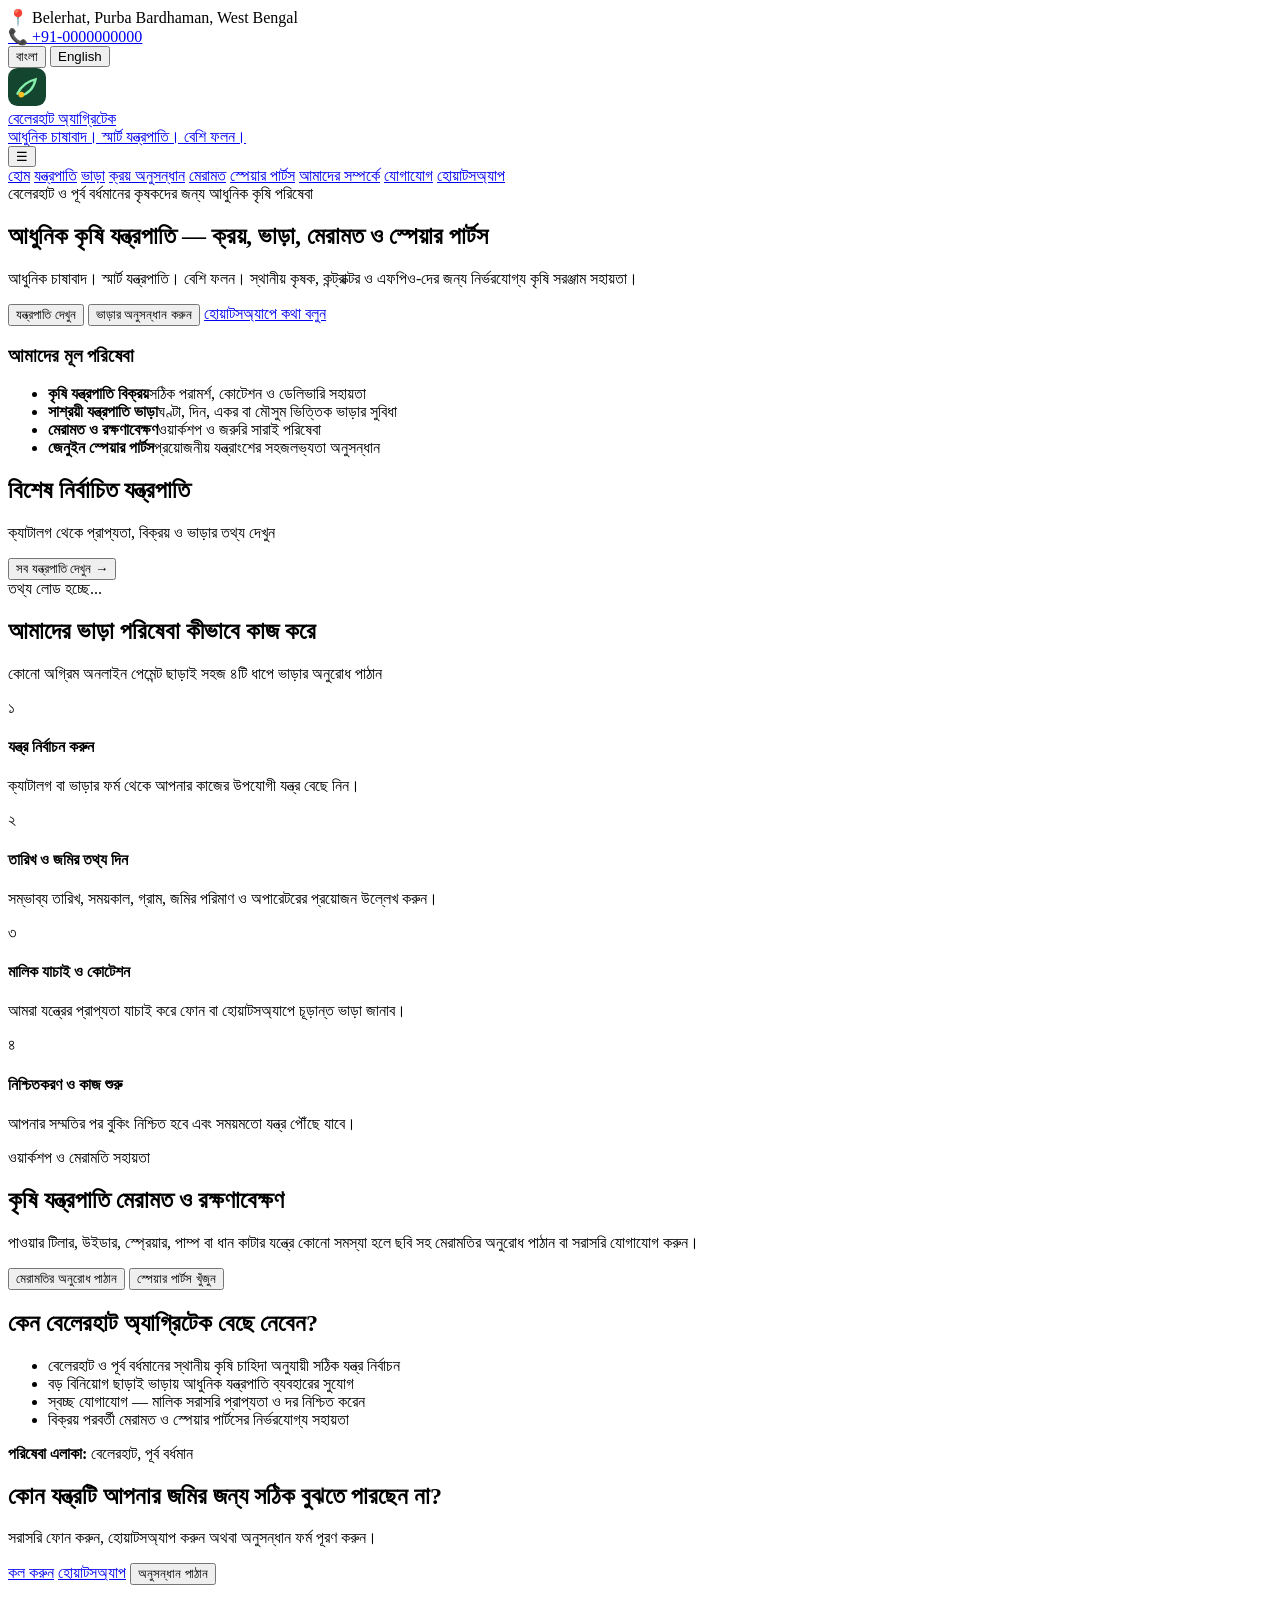
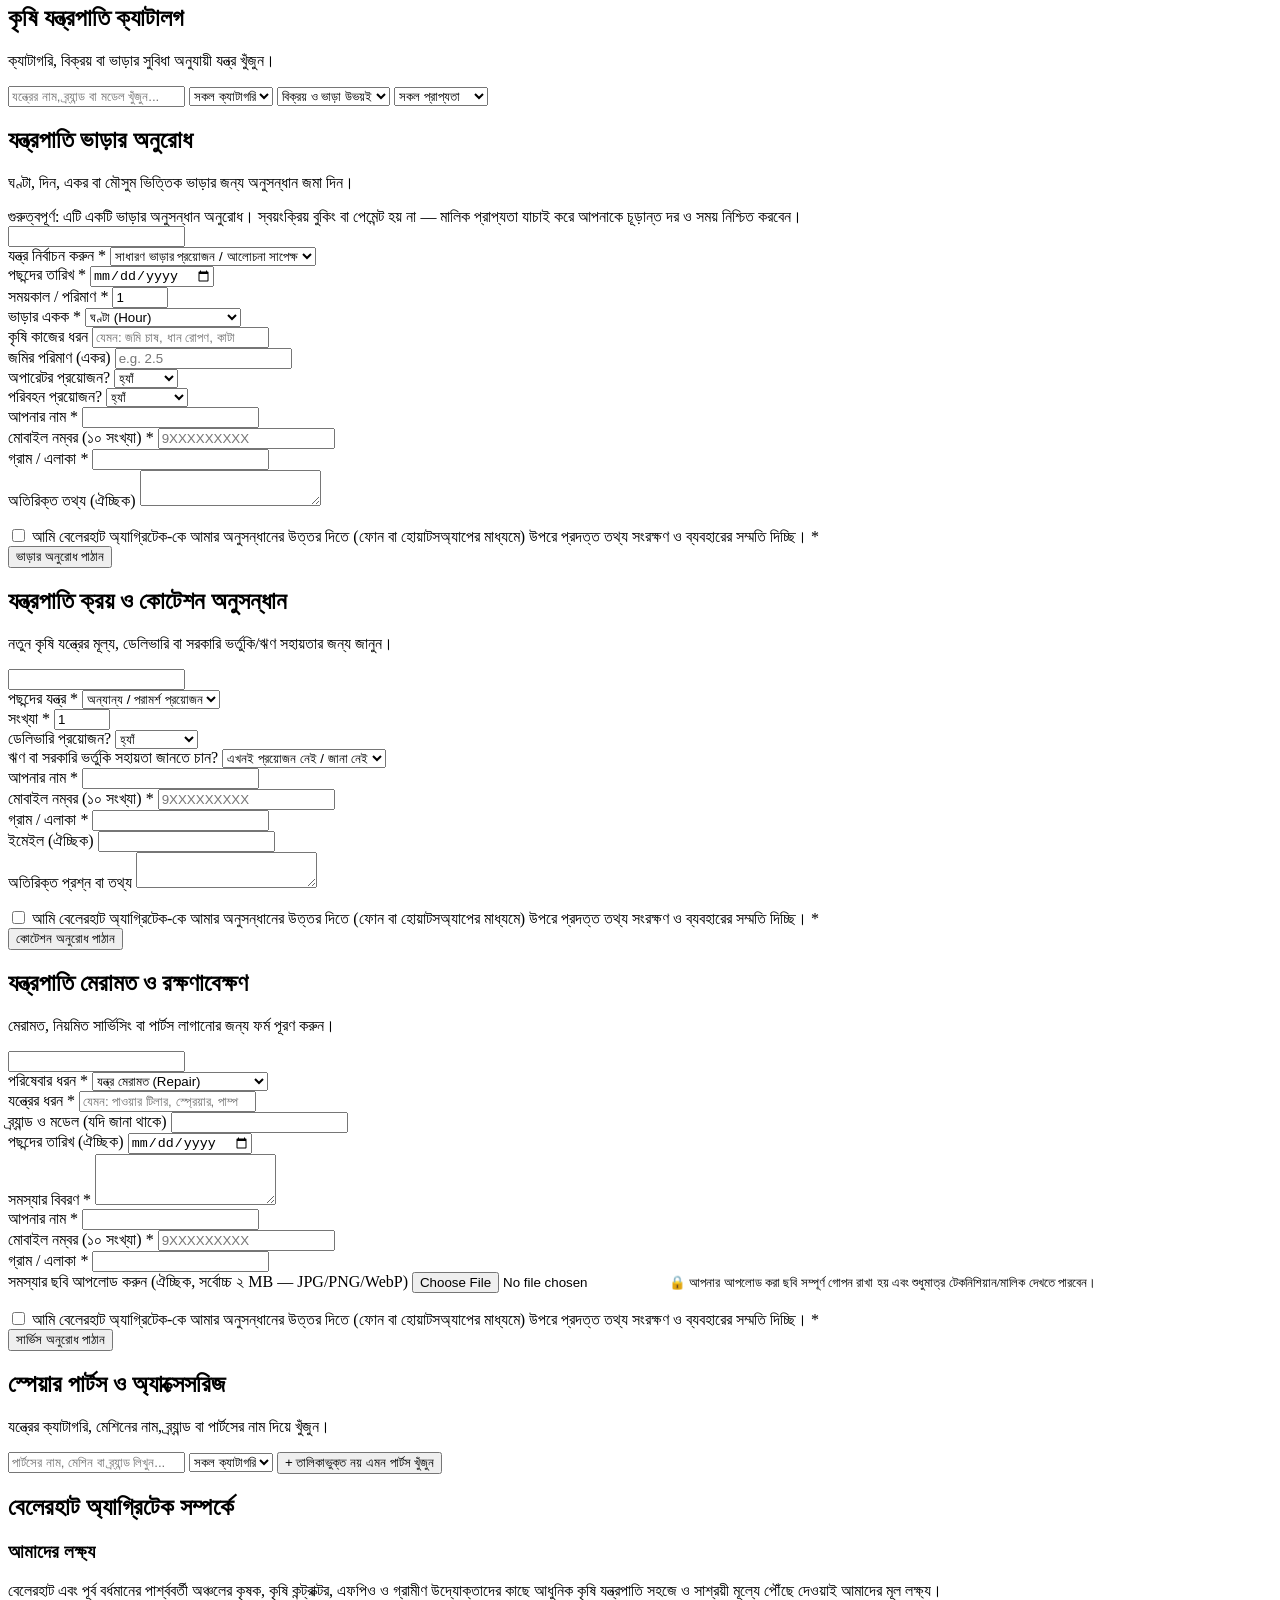
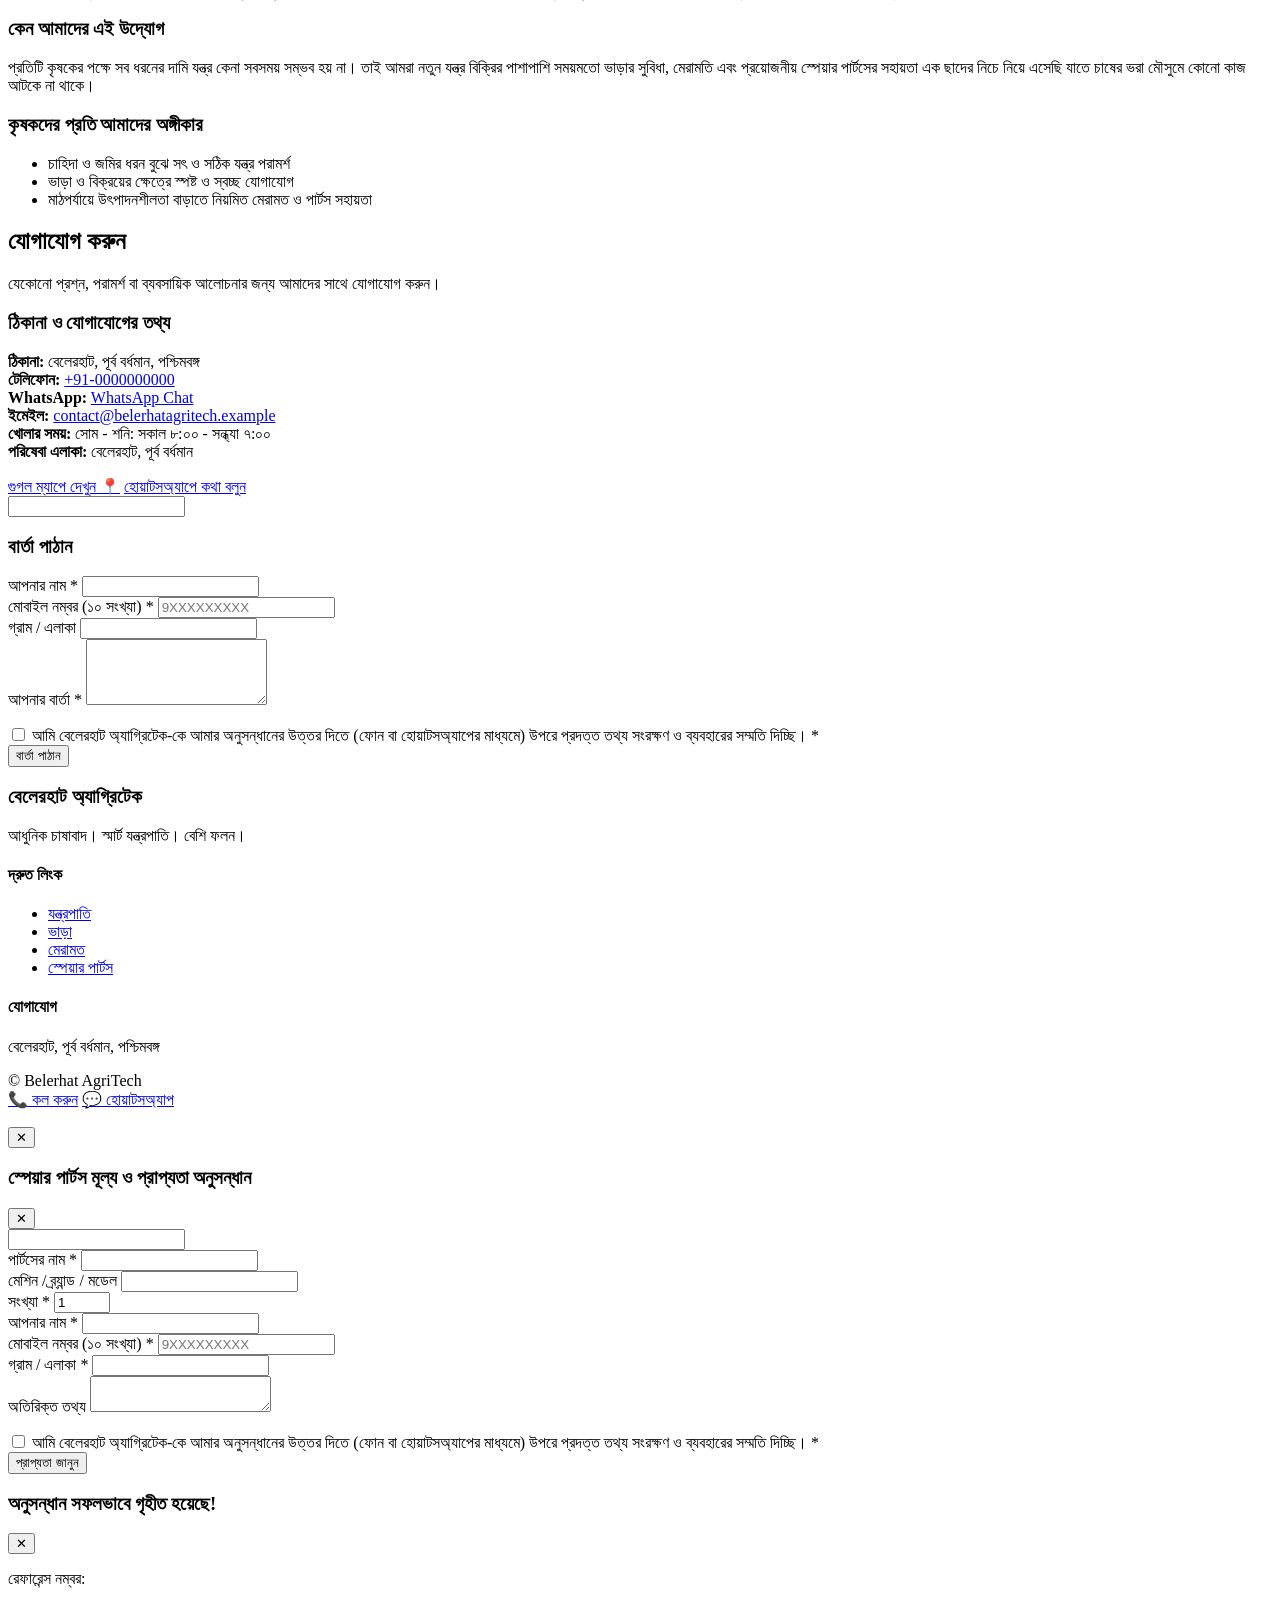
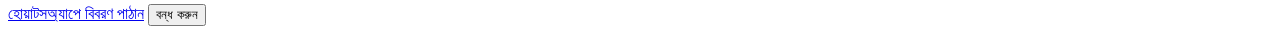
==== index.html @ 05d6a36e "Create index.html" ====
<!DOCTYPE html>
<html lang="bn">
<head>
  <meta charset="UTF-8" />
  <meta name="viewport" content="width=device-width, initial-scale=1.0" />
  <title id="seoTitle">বেলেরহাট অ্যাগ্রিটেক | Belerhat AgriTech — Agricultural Equipment Sales, Rental &amp; Repair in Purba Bardhaman</title>
  <meta id="seoDesc" name="description" content="Belerhat AgriTech in Belerhat, Purba Bardhaman, West Bengal: Modern agricultural equipment sales, farm machinery rental (power tiller, weeder, paddy harvester), repair &amp; spare parts." />
  <meta name="keywords" content="Agricultural equipment in Belerhat, Farm machinery rental in Purba Bardhaman, Power weeder rental near Belerhat, Agricultural machinery sales in Bardhaman, Paddy harvesting machine rental, Farm equipment repair and spare parts" />
  <meta property="og:type" content="website" />
  <meta property="og:locale" content="bn_IN" />
  <meta property="og:locale:alternate" content="en_IN" />
  <meta id="ogTitle" property="og:title" content="Belerhat AgriTech — Modern Farming. Smarter Equipment. Better Productivity." />
  <meta id="ogDesc" property="og:description" content="Agricultural equipment sales, affordable farm machinery rental, repair and spare parts in Belerhat, Purba Bardhaman." />
  <link rel="preconnect" href="https://fonts.googleapis.com" />
  <link rel="preconnect" href="https://fonts.gstatic.com" crossorigin />
  <link href="https://fonts.googleapis.com/css2?family=Noto+Sans+Bengali:wght@400;500;600;700&family=Plus+Jakarta+Sans:wght@500;600;700;800&display=swap" rel="stylesheet" />
  <link rel="stylesheet" href="styles.css" />
  <script id="ldJsonLocalBusiness" type="application/ld+json">
  {
    "@context": "https://schema.org",
    "@type": "LocalBusiness",
    "name": "Belerhat AgriTech",
    "description": "Agricultural equipment sales, machinery rental, repair and spare parts support in Belerhat, Purba Bardhaman.",
    "address": {
      "@type": "PostalAddress",
      "addressLocality": "Belerhat",
      "addressRegion": "Purba Bardhaman, West Bengal",
      "addressCountry": "IN"
    }
  }
  </script>
</head>
<body>
  <!-- TOP UTILITY BAR -->
  <div class="utility-bar">
    <div class="container utility-inner">
      <span id="topLocationText">📍 Belerhat, Purba Bardhaman, West Bengal</span>
      <div class="utility-right">
        <a id="topPhoneLink" href="tel:+910000000000" class="util-link">📞 <span id="topPhoneText">+91-0000000000</span></a>
        <div class="lang-switch" role="group" aria-label="Language switcher">
          <button type="button" id="btnLangBn" class="lang-btn active" onclick="setLanguage('bn')">বাংলা</button>
          <button type="button" id="btnLangEn" class="lang-btn" onclick="setLanguage('en')">English</button>
        </div>
      </div>
    </div>
  </div>

  <!-- MAIN HEADER -->
  <header class="site-header">
    <div class="container header-inner">
      <a href="#home" class="brand" onclick="navigateTo('home');return false;">
        <div id="brandLogoWrap" class="brand-logo" aria-hidden="true">
          <svg viewBox="0 0 40 40" width="38" height="38" fill="none">
            <rect width="40" height="40" rx="10" fill="#14452F"/>
            <path d="M10 27C14 19 20 14 29 12C27 21 22 27 13 29" stroke="#86EFAC" stroke-width="2.5" stroke-linecap="round"/>
            <circle cx="14" cy="28" r="3" fill="#FBBF24"/>
          </svg>
        </div>
        <div>
          <div id="brandName" class="brand-name">বেলেরহাট অ্যাগ্রিটেক</div>
          <div id="brandTagline" class="brand-tagline">আধুনিক চাষাবাদ। স্মার্ট যন্ত্রপাতি। বেশি ফলন।</div>
        </div>
      </a>

      <button type="button" class="nav-toggle" id="navToggle" aria-label="Menu" onclick="toggleMobileNav()">☰</button>

      <nav id="mainNav" class="main-nav">
        <a href="#home" class="nav-link active" data-route="home" data-i18n="nav_home" onclick="navigateTo('home');return false;">হোম</a>
        <a href="#catalogue" class="nav-link" data-route="catalogue" data-i18n="nav_catalogue" onclick="navigateTo('catalogue');return false;">যন্ত্রপাতি</a>
        <a href="#rental" class="nav-link" data-route="rental" data-i18n="nav_rental" onclick="navigateTo('rental');return false;">ভাড়া</a>
        <a href="#sales" class="nav-link" data-route="sales" data-i18n="nav_sales" onclick="navigateTo('sales');return false;">ক্রয় অনুসন্ধান</a>
        <a href="#service" class="nav-link" data-route="service" data-i18n="nav_service" onclick="navigateTo('service');return false;">মেরামত</a>
        <a href="#parts" class="nav-link" data-route="parts" data-i18n="nav_parts" onclick="navigateTo('parts');return false;">স্পেয়ার পার্টস</a>
        <a href="#about" class="nav-link" data-route="about" data-i18n="nav_about" onclick="navigateTo('about');return false;">আমাদের সম্পর্কে</a>
        <a href="#contact" class="nav-link" data-route="contact" data-i18n="nav_contact" onclick="navigateTo('contact');return false;">যোগাযোগ</a>
        <a id="headerWaBtn" href="#" target="_blank" rel="noopener" class="btn btn-wa btn-sm" data-i18n="btn_whatsapp">হোয়াটসঅ্যাপ</a>
      </nav>
    </div>
  </header>

  <main id="appMain">
    <!-- ==================== A. HOMEPAGE ==================== -->
    <section id="page-home" class="page-section active">
      <div class="hero">
        <div class="container hero-grid">
          <div class="hero-copy">
            <span class="hero-pill" data-i18n="hero_pill">বেলেরহাট ও পূর্ব বর্ধমানের কৃষকদের জন্য আধুনিক কৃষি পরিষেবা</span>
            <h1 id="heroTitle" data-i18n="hero_title">আধুনিক কৃষি যন্ত্রপাতি — ক্রয়, ভাড়া, মেরামত ও স্পেয়ার পার্টস</h1>
            <p id="heroSubtitle" class="hero-sub" data-i18n="hero_subtitle">আধুনিক চাষাবাদ। স্মার্ট যন্ত্রপাতি। বেশি ফলন। স্থানীয় কৃষক, কন্ট্রাক্টর ও এফপিও-দের জন্য নির্ভরযোগ্য কৃষি সরঞ্জাম সহায়তা।</p>
            <div class="hero-actions">
              <button type="button" class="btn btn-amber btn-lg" onclick="navigateTo('catalogue')" data-i18n="cta_browse_machines">যন্ত্রপাতি দেখুন</button>
              <button type="button" class="btn btn-white btn-lg" onclick="navigateTo('rental')" data-i18n="cta_rent_enquiry">ভাড়ার অনুসন্ধান করুন</button>
              <a id="heroWaBtn" href="#" target="_blank" rel="noopener" class="btn btn-wa btn-lg" data-i18n="cta_whatsapp_now">হোয়াটসঅ্যাপে কথা বলুন</a>
            </div>
          </div>
          <div class="hero-card">
            <h3 data-i18n="hero_highlights_title">আমাদের মূল পরিষেবা</h3>
            <ul class="highlight-list">
              <li><strong data-i18n="hl_sales_t">কৃষি যন্ত্রপাতি বিক্রয়</strong><span data-i18n="hl_sales_d">সঠিক পরামর্শ, কোটেশন ও ডেলিভারি সহায়তা</span></li>
              <li><strong data-i18n="hl_rent_t">সাশ্রয়ী যন্ত্রপাতি ভাড়া</strong><span data-i18n="hl_rent_d">ঘণ্টা, দিন, একর বা মৌসুম ভিত্তিক ভাড়ার সুবিধা</span></li>
              <li><strong data-i18n="hl_repair_t">মেরামত ও রক্ষণাবেক্ষণ</strong><span data-i18n="hl_repair_d">ওয়ার্কশপ ও জরুরি সারাই পরিষেবা</span></li>
              <li><strong data-i18n="hl_parts_t">জেনুইন স্পেয়ার পার্টস</strong><span data-i18n="hl_parts_d">প্রয়োজনীয় যন্ত্রাংশের সহজলভ্যতা অনুসন্ধান</span></li>
            </ul>
          </div>
        </div>
      </div>

      <!-- Featured Equipment -->
      <div class="section-pad">
        <div class="container">
          <div class="section-head">
            <div>
              <h2 data-i18n="featured_title">বিশেষ নির্বাচিত যন্ত্রপাতি</h2>
              <p class="muted" data-i18n="featured_sub">ক্যাটালগ থেকে প্রাপ্যতা, বিক্রয় ও ভাড়ার তথ্য দেখুন</p>
            </div>
            <button type="button" class="btn btn-outline" onclick="navigateTo('catalogue')" data-i18n="view_all_catalogue">সব যন্ত্রপাতি দেখুন →</button>
          </div>
          <div id="featuredGrid" class="cards-grid">
            <div class="skeleton-box" data-i18n="loading_data">তথ্য লোড হচ্ছে...</div>
          </div>
        </div>
      </div>

      <!-- How Rental Works -->
      <div class="section-pad bg-sand">
        <div class="container">
          <h2 class="text-center" data-i18n="how_rental_title">আমাদের ভাড়া পরিষেবা কীভাবে কাজ করে</h2>
          <p class="muted text-center" data-i18n="how_rental_sub">কোনো অগ্রিম অনলাইন পেমেন্ট ছাড়াই সহজ ৪টি ধাপে ভাড়ার অনুরোধ পাঠান</p>
          <div class="steps-grid">
            <div class="step-card"><span class="step-num">১</span><h4 data-i18n="step1_t">যন্ত্র নির্বাচন করুন</h4><p data-i18n="step1_d">ক্যাটালগ বা ভাড়ার ফর্ম থেকে আপনার কাজের উপযোগী যন্ত্র বেছে নিন।</p></div>
            <div class="step-card"><span class="step-num">২</span><h4 data-i18n="step2_t">তারিখ ও জমির তথ্য দিন</h4><p data-i18n="step2_d">সম্ভাব্য তারিখ, সময়কাল, গ্রাম, জমির পরিমাণ ও অপারেটরের প্রয়োজন উল্লেখ করুন।</p></div>
            <div class="step-card"><span class="step-num">৩</span><h4 data-i18n="step3_t">মালিক যাচাই ও কোটেশন</h4><p data-i18n="step3_d">আমরা যন্ত্রের প্রাপ্যতা যাচাই করে ফোন বা হোয়াটসঅ্যাপে চূড়ান্ত ভাড়া জানাব।</p></div>
            <div class="step-card"><span class="step-num">৪</span><h4 data-i18n="step4_t">নিশ্চিতকরণ ও কাজ শুরু</h4><p data-i18n="step4_d">আপনার সম্মতির পর বুকিং নিশ্চিত হবে এবং সময়মতো যন্ত্র পৌঁছে যাবে।</p></div>
          </div>
        </div>
      </div>

      <!-- Repair & Why Choose Us + Service Area -->
      <div class="section-pad">
        <div class="container split-2">
          <div class="info-panel">
            <span class="badge-soft" data-i18n="repair_badge">ওয়ার্কশপ ও মেরামতি সহায়তা</span>
            <h2 data-i18n="repair_panel_t">কৃষি যন্ত্রপাতি মেরামত ও রক্ষণাবেক্ষণ</h2>
            <p data-i18n="repair_panel_d">পাওয়ার টিলার, উইডার, স্প্রেয়ার, পাম্প বা ধান কাটার যন্ত্রে কোনো সমস্যা হলে ছবি সহ মেরামতির অনুরোধ পাঠান বা সরাসরি যোগাযোগ করুন।</p>
            <div class="btn-row">
              <button type="button" class="btn btn-primary" onclick="navigateTo('service')" data-i18n="cta_request_repair">মেরামতির অনুরোধ পাঠান</button>
              <button type="button" class="btn btn-outline" onclick="navigateTo('parts')" data-i18n="cta_browse_parts">স্পেয়ার পার্টস খুঁজুন</button>
            </div>
          </div>
          <div class="info-panel panel-green">
            <h2 data-i18n="why_title">কেন বেলেরহাট অ্যাগ্রিটেক বেছে নেবেন?</h2>
            <ul class="check-list">
              <li data-i18n="why_1">বেলেরহাট ও পূর্ব বর্ধমানের স্থানীয় কৃষি চাহিদা অনুযায়ী সঠিক যন্ত্র নির্বাচন</li>
              <li data-i18n="why_2">বড় বিনিয়োগ ছাড়াই ভাড়ায় আধুনিক যন্ত্রপাতি ব্যবহারের সুযোগ</li>
              <li data-i18n="why_3">স্বচ্ছ যোগাযোগ — মালিক সরাসরি প্রাপ্যতা ও দর নিশ্চিত করেন</li>
              <li data-i18n="why_4">বিক্রয় পরবর্তী মেরামত ও স্পেয়ার পার্টসের নির্ভরযোগ্য সহায়তা</li>
            </ul>
            <p class="service-area-box"><strong data-i18n="service_area_label">পরিষেবা এলাকা:</strong> <span id="homeServiceAreas">বেলেরহাট, পূর্ব বর্ধমান</span></p>
          </div>
        </div>
      </div>

      <!-- Bottom CTA -->
      <div class="cta-banner">
        <div class="container cta-inner">
          <div>
            <h2 data-i18n="cta_banner_t">কোন যন্ত্রটি আপনার জমির জন্য সঠিক বুঝতে পারছেন না?</h2>
            <p data-i18n="cta_banner_d">সরাসরি ফোন করুন, হোয়াটসঅ্যাপ করুন অথবা অনুসন্ধান ফর্ম পূরণ করুন।</p>
          </div>
          <div class="btn-row">
            <a id="ctaCallBtn" href="tel:+910000000000" class="btn btn-white" data-i18n="btn_call_now">কল করুন</a>
            <a id="ctaWaBtn" href="#" target="_blank" rel="noopener" class="btn btn-wa" data-i18n="btn_whatsapp">হোয়াটসঅ্যাপ</a>
            <button type="button" class="btn btn-amber" onclick="navigateTo('contact')" data-i18n="btn_send_enquiry">অনুসন্ধান পাঠান</button>
          </div>
        </div>
      </div>
    </section>

    <!-- ==================== B. EQUIPMENT CATALOGUE ==================== -->
    <section id="page-catalogue" class="page-section">
      <div class="container section-pad">
        <div class="page-head">
          <h1 data-i18n="cat_page_title">কৃষি যন্ত্রপাতি ক্যাটালগ</h1>
          <p class="muted" data-i18n="cat_page_sub">ক্যাটাগরি, বিক্রয় বা ভাড়ার সুবিধা অনুযায়ী যন্ত্র খুঁজুন।</p>
        </div>

        <div class="filter-bar">
          <input type="text" id="catSearch" data-i18n-placeholder="ph_search_machine" placeholder="যন্ত্রের নাম, ব্র্যান্ড বা মডেল খুঁজুন..." oninput="renderCatalogue()" />
          <select id="catCategoryFilter" onchange="renderCatalogue()">
            <option value="ALL" data-i18n="opt_all_categories">সকল ক্যাটাগরি</option>
          </select>
          <select id="catModeFilter" onchange="renderCatalogue()">
            <option value="ALL" data-i18n="opt_all_modes">বিক্রয় ও ভাড়া উভয়ই</option>
            <option value="SALE" data-i18n="opt_for_sale">শুধুমাত্র বিক্রয়</option>
            <option value="RENT" data-i18n="opt_for_rent">শুধুমাত্র ভাড়া</option>
          </select>
          <select id="catAvailFilter" onchange="renderCatalogue()">
            <option value="ALL" data-i18n="opt_all_avail">সকল প্রাপ্যতা</option>
            <option value="AVAILABLE" data-i18n="avail_AVAILABLE">উপলব্ধ</option>
            <option value="LIMITED" data-i18n="avail_LIMITED">সীমিত</option>
            <option value="ON_REQUEST" data-i18n="avail_ON_REQUEST">অনুরোধে উপলব্ধ</option>
          </select>
        </div>

        <div id="catalogueGrid" class="cards-grid"></div>
      </div>
    </section>

    <!-- ==================== C. MACHINERY RENTAL ==================== -->
    <section id="page-rental" class="page-section">
      <div class="container section-pad narrow">
        <div class="page-head">
          <h1 data-i18n="rent_page_title">যন্ত্রপাতি ভাড়ার অনুরোধ</h1>
          <p class="muted" data-i18n="rent_page_sub">ঘণ্টা, দিন, একর বা মৌসুম ভিত্তিক ভাড়ার জন্য অনুসন্ধান জমা দিন।</p>
        </div>

        <div class="notice-banner" data-i18n="rent_manual_notice">
          গুরুত্বপূর্ণ: এটি একটি ভাড়ার অনুসন্ধান অনুরোধ। স্বয়ংক্রিয় বুকিং বা পেমেন্ট হয় না — মালিক প্রাপ্যতা যাচাই করে আপনাকে চূড়ান্ত দর ও সময় নিশ্চিত করবেন।
        </div>
        <div id="rentalPolicyBox" class="policy-box"></div>

        <form id="rentalForm" class="form-card" onsubmit="handleEnquirySubmit(event, 'RENTAL')">
          <input type="text" name="hp_website" class="hp-field" tabindex="-1" autocomplete="off" />
          <div class="form-grid">
            <div>
              <label data-i18n="lbl_select_machine">যন্ত্র নির্বাচন করুন *</label>
              <select id="rentEqSelect" name="equipmentId" onchange="onRentEquipmentChange()" required>
                <option value="GENERAL" data-i18n="opt_general_machine">সাধারণ ভাড়ার প্রয়োজন / আলোচনা সাপেক্ষ</option>
              </select>
              <div id="rentRateHint" class="rate-hint"></div>
            </div>
            <div>
              <label data-i18n="lbl_pref_date">পছন্দের তারিখ *</label>
              <input type="date" id="rentDate" name="preferredDate" required />
            </div>
            <div>
              <label data-i18n="lbl_duration">সময়কাল / পরিমাণ *</label>
              <input type="number" id="rentDurVal" name="durationValue" min="1" max="365" value="1" required />
            </div>
            <div>
              <label data-i18n="lbl_rate_unit">ভাড়ার একক *</label>
              <select id="rentDurUnit" name="durationUnit" required>
                <option value="HOUR" data-i18n="unit_HOUR">ঘণ্টা (Hour)</option>
                <option value="DAY" data-i18n="unit_DAY">দিন (Day)</option>
                <option value="ACRE" data-i18n="unit_ACRE">একর (Acre)</option>
                <option value="SEASONAL" data-i18n="unit_SEASONAL">মৌসুমী প্যাকেজ (Seasonal)</option>
              </select>
            </div>
            <div>
              <label data-i18n="lbl_activity">কৃষি কাজের ধরন</label>
              <input type="text" id="rentActivity" name="farmingActivity" data-i18n-placeholder="ph_activity" placeholder="যেমন: জমি চাষ, ধান রোপণ, কাটা" />
            </div>
            <div>
              <label data-i18n="lbl_land_area">জমির পরিমাণ (একর)</label>
              <input type="number" step="0.1" min="0" id="rentAcres" name="landAreaAcres" placeholder="e.g. 2.5" />
            </div>
            <div>
              <label data-i18n="lbl_operator_req">অপারেটর প্রয়োজন?</label>
              <select id="rentOperator" name="operatorRequired">
                <option value="YES" data-i18n="opt_yes">হ্যাঁ</option>
                <option value="NO" data-i18n="opt_no">না</option>
                <option value="UNSURE" data-i18n="opt_unsure">নিশ্চিত নই</option>
              </select>
            </div>
            <div>
              <label data-i18n="lbl_transport_req">পরিবহন প্রয়োজন?</label>
              <select id="rentTransport" name="transportRequired">
                <option value="YES" data-i18n="opt_yes">হ্যাঁ</option>
                <option value="SELF_PICKUP" data-i18n="opt_self_pickup">নিজে নিয়ে যাব</option>
                <option value="NO" data-i18n="opt_no">না</option>
              </select>
            </div>
            <div>
              <label data-i18n="lbl_cust_name">আপনার নাম *</label>
              <input type="text" id="rentName" name="customerName" required minlength="2" maxlength="100" />
            </div>
            <div>
              <label data-i18n="lbl_phone">মোবাইল নম্বর (১০ সংখ্যা) *</label>
              <input type="tel" id="rentPhone" name="phone" required pattern="[6-9][0-9]{9}" maxlength="10" placeholder="9XXXXXXXXX" />
            </div>
            <div class="full-span">
              <label data-i18n="lbl_village">গ্রাম / এলাকা *</label>
              <input type="text" id="rentVillage" name="villageLocation" required minlength="2" maxlength="140" />
            </div>
            <div class="full-span">
              <label data-i18n="lbl_notes">অতিরিক্ত তথ্য (ঐচ্ছিক)</label>
              <textarea id="rentNotes" name="customerNotes" rows="2" maxlength="1000"></textarea>
            </div>
          </div>

          <div class="privacy-box">
            <p class="privacy-text" data-privacy-notice></p>
            <label class="consent-label">
              <input type="checkbox" name="privacyConsent" required />
              <span data-i18n="consent_text">আমি বেলেরহাট অ্যাগ্রিটেক-কে আমার অনুসন্ধানের উত্তর দিতে (ফোন বা হোয়াটসঅ্যাপের মাধ্যমে) উপরে প্রদত্ত তথ্য সংরক্ষণ ও ব্যবহারের সম্মতি দিচ্ছি। *</span>
            </label>
          </div>

          <button type="submit" class="btn btn-primary btn-lg btn-block" data-i18n="btn_submit_rental">ভাড়ার অনুরোধ পাঠান</button>
        </form>
      </div>
    </section>

    <!-- ==================== D. SALES ENQUIRY ==================== -->
    <section id="page-sales" class="page-section">
      <div class="container section-pad narrow">
        <div class="page-head">
          <h1 data-i18n="sales_page_title">যন্ত্রপাতি ক্রয় ও কোটেশন অনুসন্ধান</h1>
          <p class="muted" data-i18n="sales_page_sub">নতুন কৃষি যন্ত্রের মূল্য, ডেলিভারি বা সরকারি ভর্তুকি/ঋণ সহায়তার জন্য জানুন।</p>
        </div>

        <div id="deliveryPolicyBox" class="policy-box"></div>

        <form id="salesForm" class="form-card" onsubmit="handleEnquirySubmit(event, 'SALES')">
          <input type="text" name="hp_website" class="hp-field" tabindex="-1" autocomplete="off" />
          <div class="form-grid">
            <div>
              <label data-i18n="lbl_select_machine">পছন্দের যন্ত্র *</label>
              <select id="salesEqSelect" name="equipmentId" required>
                <option value="GENERAL" data-i18n="opt_general_sales">অন্যান্য / পরামর্শ প্রয়োজন</option>
              </select>
            </div>
            <div>
              <label data-i18n="lbl_quantity">সংখ্যা *</label>
              <input type="number" id="salesQty" name="quantity" min="1" max="100" value="1" required />
            </div>
            <div>
              <label data-i18n="lbl_delivery_req">ডেলিভারি প্রয়োজন?</label>
              <select name="deliveryRequired">
                <option value="YES" data-i18n="opt_yes">হ্যাঁ</option>
                <option value="NO" data-i18n="opt_no">না (নিজে নেব)</option>
              </select>
            </div>
            <div>
              <label data-i18n="lbl_subsidy">ঋণ বা সরকারি ভর্তুকি সহায়তা জানতে চান?</label>
              <select name="financingSubsidyInterest">
                <option value="NA" data-i18n="opt_not_sure">এখনই প্রয়োজন নেই / জানা নেই</option>
                <option value="YES" data-i18n="opt_yes">হ্যাঁ, বিস্তারিত জানতে চাই</option>
                <option value="NO" data-i18n="opt_no">না</option>
              </select>
            </div>
            <div>
              <label data-i18n="lbl_cust_name">আপনার নাম *</label>
              <input type="text" name="customerName" required minlength="2" maxlength="100" />
            </div>
            <div>
              <label data-i18n="lbl_phone">মোবাইল নম্বর (১০ সংখ্যা) *</label>
              <input type="tel" name="phone" required pattern="[6-9][0-9]{9}" maxlength="10" placeholder="9XXXXXXXXX" />
            </div>
            <div>
              <label data-i18n="lbl_village">গ্রাম / এলাকা *</label>
              <input type="text" name="villageLocation" required minlength="2" maxlength="140" />
            </div>
            <div>
              <label data-i18n="lbl_email_opt">ইমেইল (ঐচ্ছিক)</label>
              <input type="email" name="email" maxlength="120" />
            </div>
            <div class="full-span">
              <label data-i18n="lbl_notes">অতিরিক্ত প্রশ্ন বা তথ্য</label>
              <textarea name="customerNotes" rows="2" maxlength="1000"></textarea>
            </div>
          </div>

          <div class="privacy-box">
            <p class="privacy-text" data-privacy-notice></p>
            <label class="consent-label">
              <input type="checkbox" name="privacyConsent" required />
              <span data-i18n="consent_text">আমি বেলেরহাট অ্যাগ্রিটেক-কে আমার অনুসন্ধানের উত্তর দিতে (ফোন বা হোয়াটসঅ্যাপের মাধ্যমে) উপরে প্রদত্ত তথ্য সংরক্ষণ ও ব্যবহারের সম্মতি দিচ্ছি। *</span>
            </label>
          </div>

          <button type="submit" class="btn btn-primary btn-lg btn-block" data-i18n="btn_submit_sales">কোটেশন অনুরোধ পাঠান</button>
        </form>
      </div>
    </section>

    <!-- ==================== E. REPAIR & MAINTENANCE ==================== -->
    <section id="page-service" class="page-section">
      <div class="container section-pad narrow">
        <div class="page-head">
          <h1 data-i18n="service_page_title">যন্ত্রপাতি মেরামত ও রক্ষণাবেক্ষণ</h1>
          <p class="muted" data-i18n="service_page_sub">মেরামত, নিয়মিত সার্ভিসিং বা পার্টস লাগানোর জন্য ফর্ম পূরণ করুন।</p>
        </div>

        <form id="serviceForm" class="form-card" onsubmit="handleEnquirySubmit(event, 'SERVICE')">
          <input type="text" name="hp_website" class="hp-field" tabindex="-1" autocomplete="off" />
          <div class="form-grid">
            <div>
              <label data-i18n="lbl_service_type">পরিষেবার ধরন *</label>
              <select name="serviceCategory" required>
                <option value="REPAIR" data-i18n="srv_REPAIR">যন্ত্র মেরামত (Repair)</option>
                <option value="PREVENTIVE_MAINTENANCE" data-i18n="srv_MAINT">নিয়মিত সার্ভিসিং (Maintenance)</option>
                <option value="SPARE_PART_FITMENT" data-i18n="srv_FITMENT">স্পেয়ার পার্টস পরিবর্তন</option>
              </select>
            </div>
            <div>
              <label data-i18n="lbl_eq_type">যন্ত্রের ধরন *</label>
              <input type="text" name="equipmentType" required maxlength="100" data-i18n-placeholder="ph_eq_type" placeholder="যেমন: পাওয়ার টিলার, স্প্রেয়ার, পাম্প" />
            </div>
            <div>
              <label data-i18n="lbl_brand_model">ব্র্যান্ড ও মডেল (যদি জানা থাকে)</label>
              <input type="text" name="brandModel" maxlength="120" />
            </div>
            <div>
              <label data-i18n="lbl_pref_service_date">পছন্দের তারিখ (ঐচ্ছিক)</label>
              <input type="date" id="serviceDate" name="preferredDate" />
            </div>
            <div class="full-span">
              <label data-i18n="lbl_problem">সমস্যার বিবরণ *</label>
              <textarea name="problemDescription" rows="3" required minlength="5" maxlength="1000"></textarea>
            </div>
            <div>
              <label data-i18n="lbl_cust_name">আপনার নাম *</label>
              <input type="text" name="customerName" required minlength="2" maxlength="100" />
            </div>
            <div>
              <label data-i18n="lbl_phone">মোবাইল নম্বর (১০ সংখ্যা) *</label>
              <input type="tel" name="phone" required pattern="[6-9][0-9]{9}" maxlength="10" placeholder="9XXXXXXXXX" />
            </div>
            <div class="full-span">
              <label data-i18n="lbl_village">গ্রাম / এলাকা *</label>
              <input type="text" name="villageLocation" required minlength="2" maxlength="140" />
            </div>
            <div class="full-span">
              <label data-i18n="lbl_upload_photo">সমস্যার ছবি আপলোড করুন (ঐচ্ছিক, সর্বোচ্চ ২ MB — JPG/PNG/WebP)</label>
              <input type="file" id="servicePhotoInput" accept="image/jpeg,image/png,image/webp" onchange="previewServicePhoto(this)" />
              <small class="muted" data-i18n="photo_private_note">🔒 আপনার আপলোড করা ছবি সম্পূর্ণ গোপন রাখা হয় এবং শুধুমাত্র টেকনিশিয়ান/মালিক দেখতে পারবেন।</small>
              <div id="servicePhotoPreview" class="photo-preview"></div>
            </div>
          </div>

          <div class="privacy-box">
            <p class="privacy-text" data-privacy-notice></p>
            <label class="consent-label">
              <input type="checkbox" name="privacyConsent" required />
              <span data-i18n="consent_text">আমি বেলেরহাট অ্যাগ্রিটেক-কে আমার অনুসন্ধানের উত্তর দিতে (ফোন বা হোয়াটসঅ্যাপের মাধ্যমে) উপরে প্রদত্ত তথ্য সংরক্ষণ ও ব্যবহারের সম্মতি দিচ্ছি। *</span>
            </label>
          </div>

          <button type="submit" class="btn btn-primary btn-lg btn-block" data-i18n="btn_submit_service">সার্ভিস অনুরোধ পাঠান</button>
        </form>
      </div>
    </section>

    <!-- ==================== F. SPARE PARTS CATALOGUE ==================== -->
    <section id="page-parts" class="page-section">
      <div class="container section-pad">
        <div class="page-head">
          <h1 data-i18n="parts_page_title">স্পেয়ার পার্টস ও অ্যাক্সেসরিজ</h1>
          <p class="muted" data-i18n="parts_page_sub">যন্ত্রের ক্যাটাগরি, মেশিনের নাম, ব্র্যান্ড বা পার্টসের নাম দিয়ে খুঁজুন।</p>
        </div>

        <div class="filter-bar">
          <input type="text" id="partsSearch" data-i18n-placeholder="ph_search_parts" placeholder="পার্টসের নাম, মেশিন বা ব্র্যান্ড লিখুন..." oninput="renderSpareParts()" />
          <select id="partsCatFilter" onchange="renderSpareParts()">
            <option value="ALL" data-i18n="opt_all_categories">সকল ক্যাটাগরি</option>
          </select>
          <button type="button" class="btn btn-primary" onclick="openPartEnquiryModal(null)" data-i18n="btn_custom_part_enquiry">+ তালিকাভুক্ত নয় এমন পার্টস খুঁজুন</button>
        </div>

        <div id="partsGrid" class="cards-grid"></div>
      </div>
    </section>

    <!-- ==================== G. ABOUT US ==================== -->
    <section id="page-about" class="page-section">
      <div class="container section-pad narrow">
        <div class="page-head">
          <h1 data-i18n="about_title">বেলেরহাট অ্যাগ্রিটেক সম্পর্কে</h1>
        </div>
        <div class="form-card prose-card">
          <h3 data-i18n="about_mission_t">আমাদের লক্ষ্য</h3>
          <p data-i18n="about_mission_p">বেলেরহাট এবং পূর্ব বর্ধমানের পার্শ্ববর্তী অঞ্চলের কৃষক, কৃষি কন্ট্রাক্টর, এফপিও ও গ্রামীণ উদ্যোক্তাদের কাছে আধুনিক কৃষি যন্ত্রপাতি সহজে ও সাশ্রয়ী মূল্যে পৌঁছে দেওয়াই আমাদের মূল লক্ষ্য।</p>

          <h3 data-i18n="about_access_t">কেন আমাদের এই উদ্যোগ</h3>
          <p data-i18n="about_access_p">প্রতিটি কৃষকের পক্ষে সব ধরনের দামি যন্ত্র কেনা সবসময় সম্ভব হয় না। তাই আমরা নতুন যন্ত্র বিক্রির পাশাপাশি সময়মতো ভাড়ার সুবিধা, মেরামতি এবং প্রয়োজনীয় স্পেয়ার পার্টসের সহায়তা এক ছাদের নিচে নিয়ে এসেছি যাতে চাষের ভরা মৌসুমে কোনো কাজ আটকে না থাকে।</p>

          <h3 data-i18n="about_commit_t">কৃষকদের প্রতি আমাদের অঙ্গীকার</h3>
          <ul class="check-list">
            <li data-i18n="about_c1">চাহিদা ও জমির ধরন বুঝে সৎ ও সঠিক যন্ত্র পরামর্শ</li>
            <li data-i18n="about_c2">ভাড়া ও বিক্রয়ের ক্ষেত্রে স্পষ্ট ও স্বচ্ছ যোগাযোগ</li>
            <li data-i18n="about_c3">মাঠপর্যায়ে উৎপাদনশীলতা বাড়াতে নিয়মিত মেরামত ও পার্টস সহায়তা</li>
          </ul>
        </div>
      </div>
    </section>

    <!-- ==================== H. CONTACT US ==================== -->
    <section id="page-contact" class="page-section">
      <div class="container section-pad">
        <div class="page-head">
          <h1 data-i18n="contact_title">যোগাযোগ করুন</h1>
          <p class="muted" data-i18n="contact_sub">যেকোনো প্রশ্ন, পরামর্শ বা ব্যবসায়িক আলোচনার জন্য আমাদের সাথে যোগাযোগ করুন।</p>
        </div>

        <div class="split-2">
          <div class="form-card">
            <h3 data-i18n="contact_details_t">ঠিকানা ও যোগাযোগের তথ্য</h3>
            <div class="contact-list">
              <div><strong data-i18n="lbl_address">ঠিকানা:</strong> <span id="contactAddress">বেলেরহাট, পূর্ব বর্ধমান, পশ্চিমবঙ্গ</span></div>
              <div><strong data-i18n="lbl_phone_short">টেলিফোন:</strong> <a id="contactPhoneLink" href="tel:+910000000000"><span id="contactPhone">+91-0000000000</span></a></div>
              <div><strong>WhatsApp:</strong> <a id="contactWaLink" href="#" target="_blank" rel="noopener"><span id="contactWaText">WhatsApp Chat</span></a></div>
              <div><strong data-i18n="lbl_email_short">ইমেইল:</strong> <a id="contactEmailLink" href="mailto:contact@belerhatagritech.example"><span id="contactEmail">contact@belerhatagritech.example</span></a></div>
              <div><strong data-i18n="lbl_hours">খোলার সময়:</strong> <span id="contactHours">সোম - শনি: সকাল ৮:০০ - সন্ধ্যা ৭:০০</span></div>
              <div><strong data-i18n="service_area_label">পরিষেবা এলাকা:</strong> <span id="contactAreas">বেলেরহাট, পূর্ব বর্ধমান</span></div>
            </div>
            <div class="btn-row" style="margin-top:16px;">
              <a id="contactMapBtn" href="#" target="_blank" rel="noopener" class="btn btn-outline hidden" data-i18n="btn_open_map">গুগল ম্যাপে দেখুন 📍</a>
              <a id="contactWaBtn" href="#" target="_blank" rel="noopener" class="btn btn-wa" data-i18n="cta_whatsapp_now">হোয়াটসঅ্যাপে কথা বলুন</a>
            </div>
          </div>

          <form id="contactForm" class="form-card" onsubmit="handleEnquirySubmit(event, 'CONTACT')">
            <input type="text" name="hp_website" class="hp-field" tabindex="-1" autocomplete="off" />
            <h3 data-i18n="contact_form_t">বার্তা পাঠান</h3>
            <div class="form-grid">
              <div>
                <label data-i18n="lbl_cust_name">আপনার নাম *</label>
                <input type="text" name="customerName" required minlength="2" maxlength="100" />
              </div>
              <div>
                <label data-i18n="lbl_phone">মোবাইল নম্বর (১০ সংখ্যা) *</label>
                <input type="tel" name="phone" required pattern="[6-9][0-9]{9}" maxlength="10" placeholder="9XXXXXXXXX" />
              </div>
              <div class="full-span">
                <label data-i18n="lbl_village">গ্রাম / এলাকা</label>
                <input type="text" name="villageLocation" maxlength="140" />
              </div>
              <div class="full-span">
                <label data-i18n="lbl_message">আপনার বার্তা *</label>
                <textarea name="customerNotes" rows="4" required minlength="5" maxlength="1000"></textarea>
              </div>
            </div>

            <div class="privacy-box">
              <p class="privacy-text" data-privacy-notice></p>
              <label class="consent-label">
                <input type="checkbox" name="privacyConsent" required />
                <span data-i18n="consent_text">আমি বেলেরহাট অ্যাগ্রিটেক-কে আমার অনুসন্ধানের উত্তর দিতে (ফোন বা হোয়াটসঅ্যাপের মাধ্যমে) উপরে প্রদত্ত তথ্য সংরক্ষণ ও ব্যবহারের সম্মতি দিচ্ছি। *</span>
              </label>
            </div>

            <button type="submit" class="btn btn-primary btn-lg btn-block" data-i18n="btn_send_message">বার্তা পাঠান</button>
          </form>
        </div>
      </div>
    </section>
  </main>

  <!-- FOOTER -->
  <footer class="site-footer">
    <div class="container footer-grid">
      <div>
        <h3 id="footerBrandName">বেলেরহাট অ্যাগ্রিটেক</h3>
        <p id="footerTagline" class="muted-light">আধুনিক চাষাবাদ। স্মার্ট যন্ত্রপাতি। বেশি ফলন।</p>
        <div id="socialLinksWrap" class="social-row"></div>
      </div>
      <div>
        <h4 data-i18n="footer_links">দ্রুত লিংক</h4>
        <ul class="footer-links">
          <li><a href="#catalogue" onclick="navigateTo('catalogue');return false;" data-i18n="nav_catalogue">যন্ত্রপাতি</a></li>
          <li><a href="#rental" onclick="navigateTo('rental');return false;" data-i18n="nav_rental">ভাড়া</a></li>
          <li><a href="#service" onclick="navigateTo('service');return false;" data-i18n="nav_service">মেরামত</a></li>
          <li><a href="#parts" onclick="navigateTo('parts');return false;" data-i18n="nav_parts">স্পেয়ার পার্টস</a></li>
        </ul>
      </div>
      <div>
        <h4 data-i18n="nav_contact">যোগাযোগ</h4>
        <p id="footerAddress" class="muted-light">বেলেরহাট, পূর্ব বর্ধমান, পশ্চিমবঙ্গ</p>
        <p id="footerPhone" class="muted-light"></p>
      </div>
    </div>
    <div class="footer-bottom">
      <div class="container">© <span id="yearNow"></span> <span id="footerCopyName">Belerhat AgriTech</span></div>
    </div>
  </footer>

  <!-- MOBILE STICKY BAR -->
  <div class="mobile-sticky-bar">
    <a id="stickyCall" href="tel:+910000000000" class="sticky-btn sticky-call" data-i18n="btn_call_now">📞 কল করুন</a>
    <a id="stickyWa" href="#" target="_blank" rel="noopener" class="sticky-btn sticky-wa" data-i18n="btn_whatsapp">💬 হোয়াটসঅ্যাপ</a>
  </div>

  <!-- EQUIPMENT DETAIL MODAL -->
  <div id="eqDetailModal" class="modal-backdrop" onclick="if(event.target===this)closeModal('eqDetailModal')">
    <div class="modal">
      <div class="modal-head">
        <h3 id="eqDetailTitle"></h3>
        <button type="button" class="modal-close" onclick="closeModal('eqDetailModal')">✕</button>
      </div>
      <div id="eqDetailBody"></div>
    </div>
  </div>

  <!-- SPARE PART ENQUIRY MODAL -->
  <div id="partEnquiryModal" class="modal-backdrop" onclick="if(event.target===this)closeModal('partEnquiryModal')">
    <div class="modal">
      <div class="modal-head">
        <h3 data-i18n="part_modal_title">স্পেয়ার পার্টস মূল্য ও প্রাপ্যতা অনুসন্ধান</h3>
        <button type="button" class="modal-close" onclick="closeModal('partEnquiryModal')">✕</button>
      </div>
      <form id="partEnquiryForm" onsubmit="handleEnquirySubmit(event, 'SPARE_PART')">
        <input type="text" name="hp_website" class="hp-field" tabindex="-1" autocomplete="off" />
        <input type="hidden" id="pePartId" name="partId" />
        <div class="form-grid">
          <div class="full-span">
            <label data-i18n="lbl_part_name">পার্টসের নাম *</label>
            <input type="text" id="pePartName" name="partName" required maxlength="140" />
          </div>
          <div>
            <label data-i18n="lbl_brand_model">মেশিন / ব্র্যান্ড / মডেল</label>
            <input type="text" id="peMachineBrand" name="machineBrandModel" maxlength="140" />
          </div>
          <div>
            <label data-i18n="lbl_quantity">সংখ্যা *</label>
            <input type="number" name="quantity" min="1" max="500" value="1" required />
          </div>
          <div>
            <label data-i18n="lbl_cust_name">আপনার নাম *</label>
            <input type="text" name="customerName" required minlength="2" maxlength="100" />
          </div>
          <div>
            <label data-i18n="lbl_phone">মোবাইল নম্বর (১০ সংখ্যা) *</label>
            <input type="tel" name="phone" required pattern="[6-9][0-9]{9}" maxlength="10" placeholder="9XXXXXXXXX" />
          </div>
          <div class="full-span">
            <label data-i18n="lbl_village">গ্রাম / এলাকা *</label>
            <input type="text" name="villageLocation" required minlength="2" maxlength="140" />
          </div>
          <div class="full-span">
            <label data-i18n="lbl_notes">অতিরিক্ত তথ্য</label>
            <textarea name="customerNotes" rows="2" maxlength="1000"></textarea>
          </div>
        </div>
        <div class="privacy-box">
          <p class="privacy-text" data-privacy-notice></p>
          <label class="consent-label">
            <input type="checkbox" name="privacyConsent" required />
            <span data-i18n="consent_text">আমি বেলেরহাট অ্যাগ্রিটেক-কে আমার অনুসন্ধানের উত্তর দিতে (ফোন বা হোয়াটসঅ্যাপের মাধ্যমে) উপরে প্রদত্ত তথ্য সংরক্ষণ ও ব্যবহারের সম্মতি দিচ্ছি। *</span>
          </label>
        </div>
        <button type="submit" class="btn btn-primary btn-lg btn-block" data-i18n="btn_submit_part">প্রাপ্যতা জানুন</button>
      </form>
    </div>
  </div>

  <!-- SUBMISSION SUCCESS MODAL -->
  <div id="successModal" class="modal-backdrop" onclick="if(event.target===this)closeModal('successModal')">
    <div class="modal modal-sm">
      <div class="modal-head">
        <h3 data-i18n="success_title">অনুসন্ধান সফলভাবে গৃহীত হয়েছে!</h3>
        <button type="button" class="modal-close" onclick="closeModal('successModal')">✕</button>
      </div>
      <p id="successMsg"></p>
      <div class="ref-box">
        <span data-i18n="success_ref_lbl">রেফারেন্স নম্বর:</span>
        <strong id="successRefId"></strong>
      </div>
      <div class="btn-row" style="margin-top:16px;">
        <a id="successWaLink" href="#" target="_blank" rel="noopener" class="btn btn-wa btn-block" data-i18n="btn_send_wa_copy">হোয়াটসঅ্যাপে বিবরণ পাঠান</a>
        <button type="button" class="btn btn-outline btn-block" onclick="closeModal('successModal')" data-i18n="btn_close">বন্ধ করুন</button>
      </div>
    </div>
  </div>

  <div id="toast" class="toast"></div>

  <script src="i18n.js"></script>
  <script src="app.js"></script>
</body>
</html>
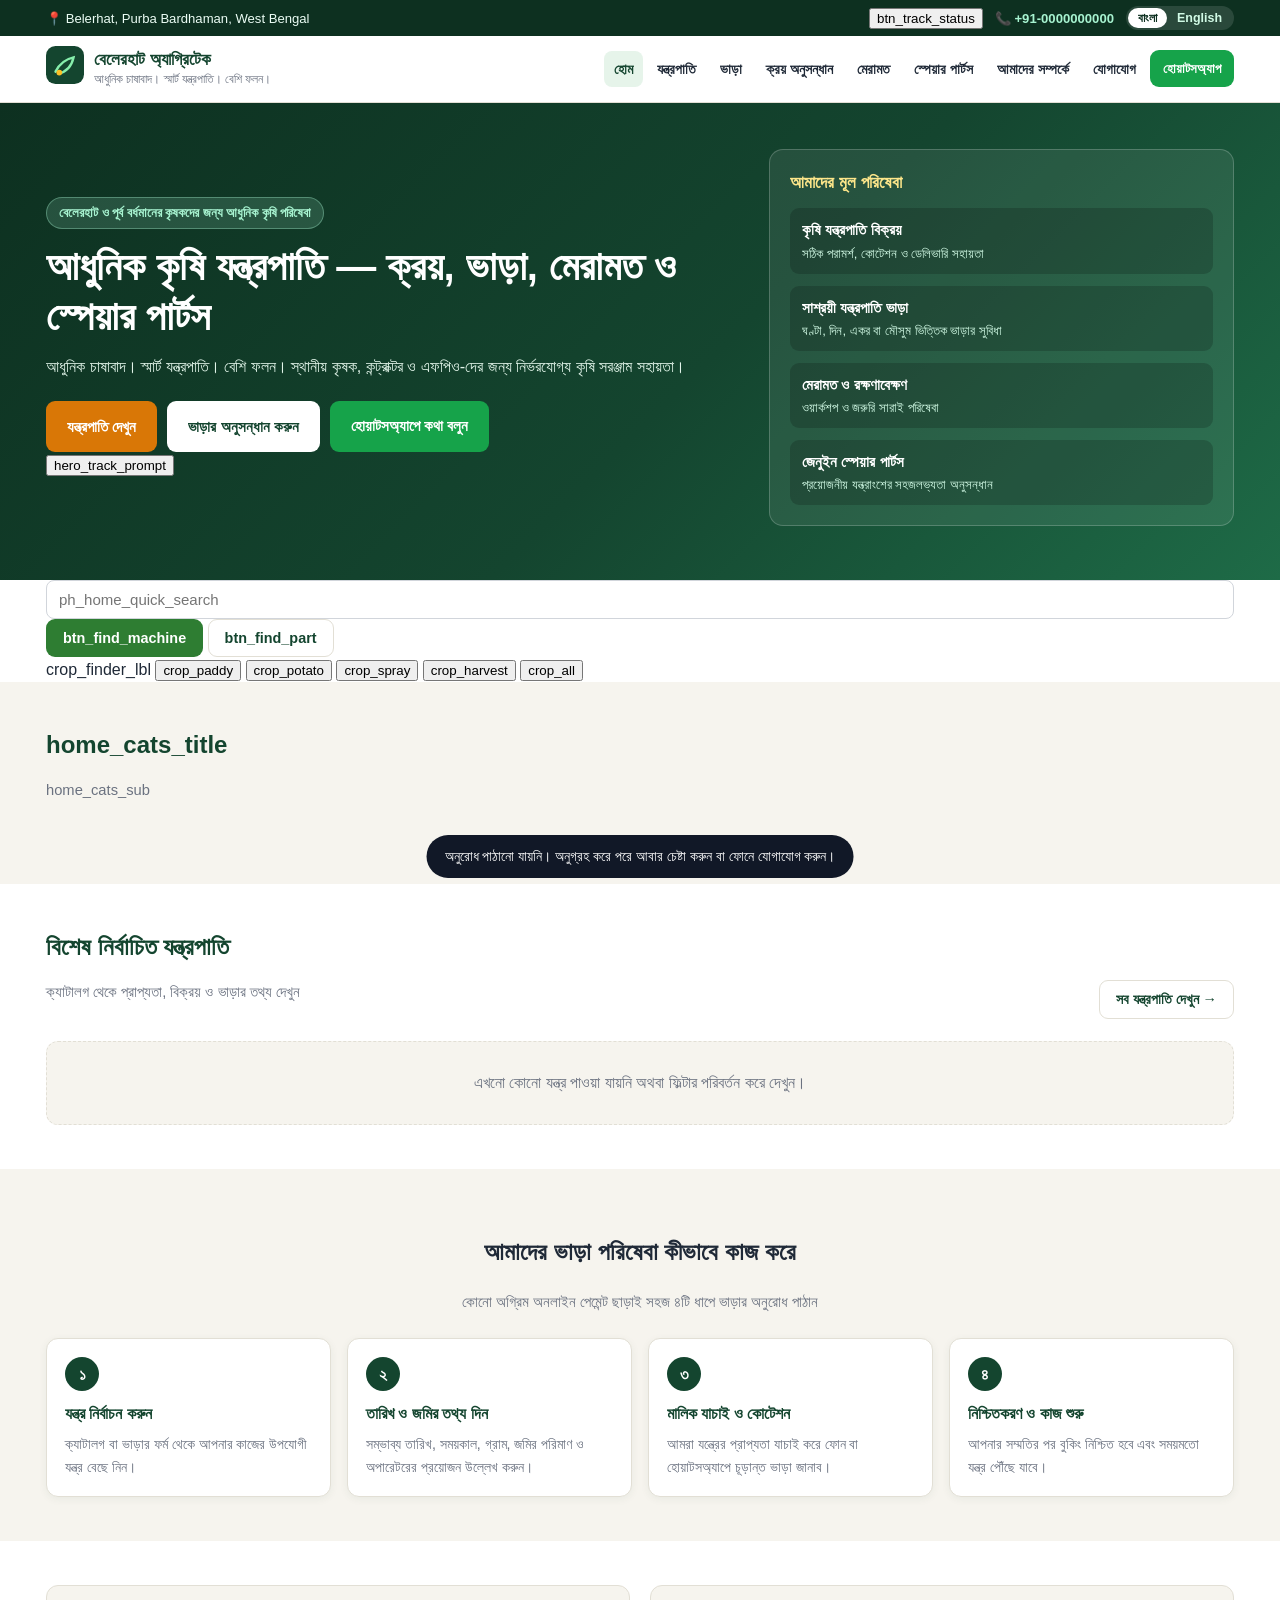
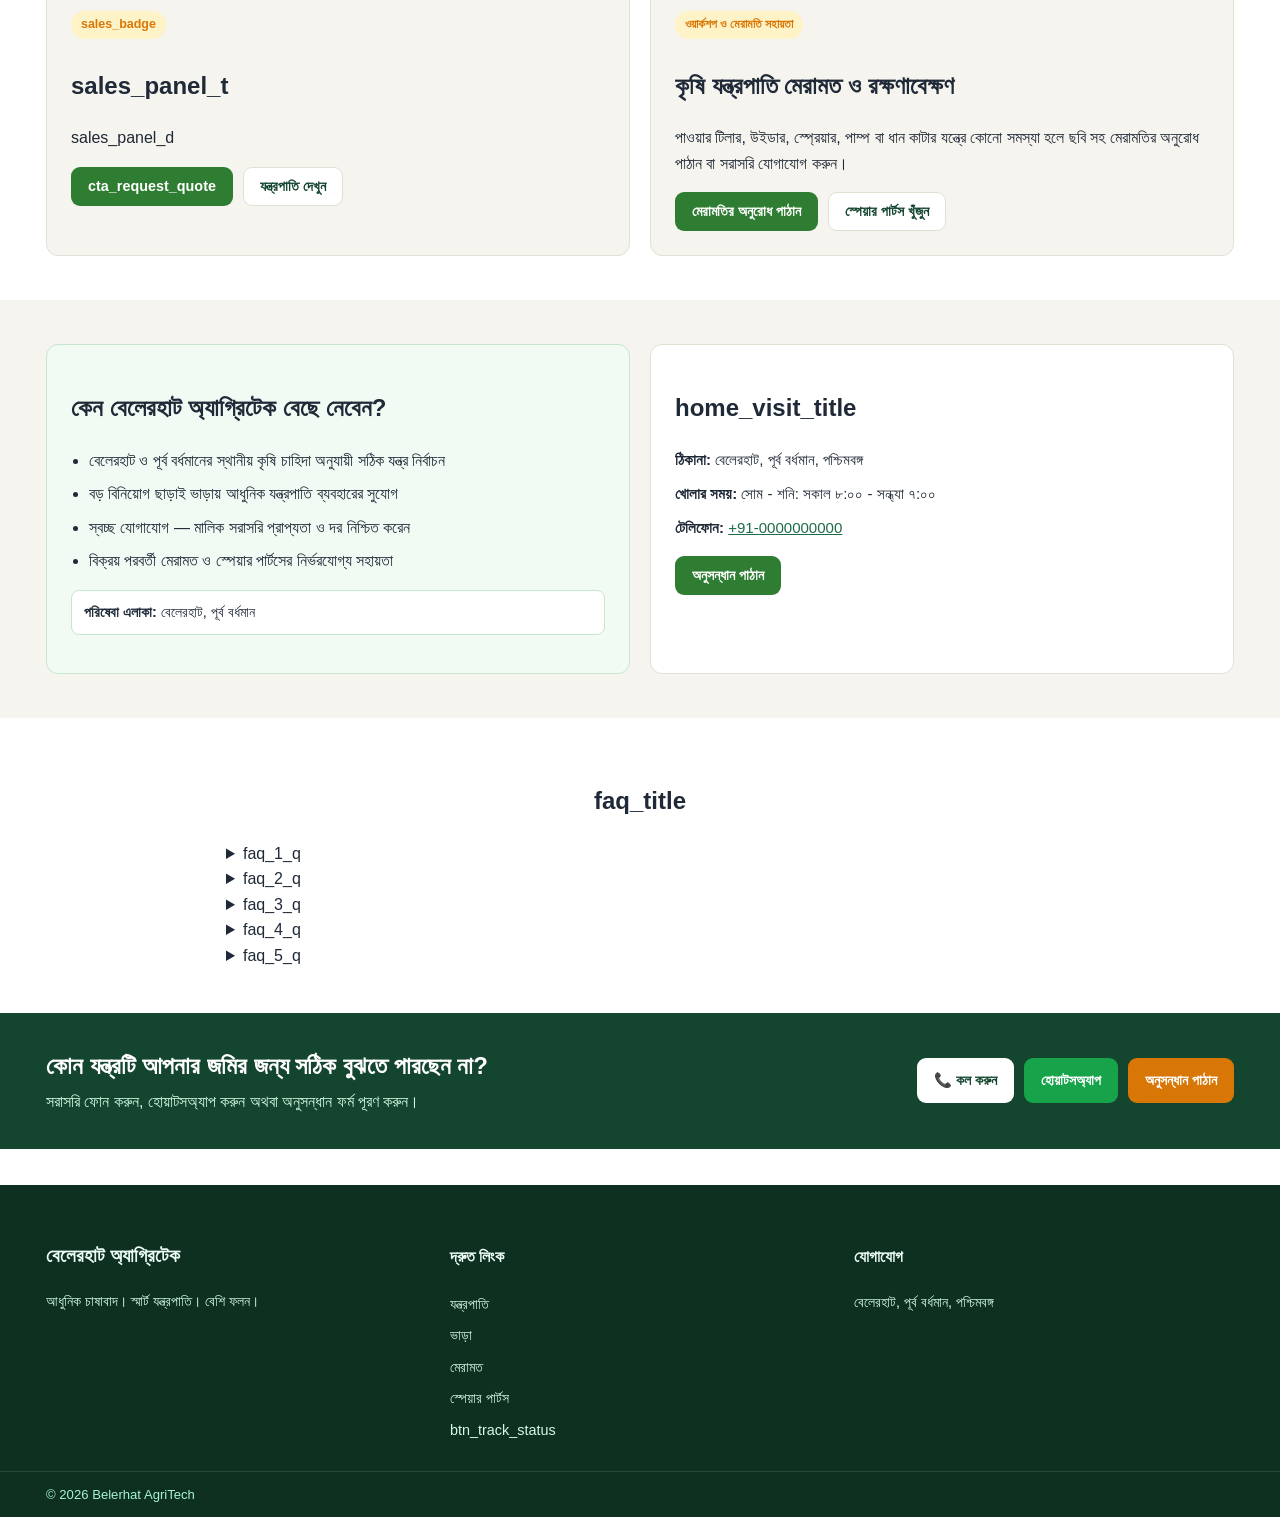
==== commit bf88a0bf: "Update index.html" ====
--- a/index.html
+++ b/index.html
@@ -36,6 +36,7 @@
     <div class="container utility-inner">
       <span id="topLocationText">📍 Belerhat, Purba Bardhaman, West Bengal</span>
       <div class="utility-right">
+        <button type="button" class="util-btn" onclick="openTrackModal()" data-i18n="btn_track_status">🔍 অনুসন্ধান ট্র্যাক করুন</button>
         <a id="topPhoneLink" href="tel:+910000000000" class="util-link">📞 <span id="topPhoneText">+91-0000000000</span></a>
         <div class="lang-switch" role="group" aria-label="Language switcher">
           <button type="button" id="btnLangBn" class="lang-btn active" onclick="setLanguage('bn')">বাংলা</button>
@@ -48,7 +49,7 @@
   <!-- MAIN HEADER -->
   <header class="site-header">
     <div class="container header-inner">
-      <a href="#home" class="brand" onclick="navigateTo('home');return false;">
+      <a href="?page=home" class="brand" onclick="navigateTo('home');return false;">
         <div id="brandLogoWrap" class="brand-logo" aria-hidden="true">
           <svg viewBox="0 0 40 40" width="38" height="38" fill="none">
             <rect width="40" height="40" rx="10" fill="#14452F"/>
@@ -65,14 +66,14 @@
       <button type="button" class="nav-toggle" id="navToggle" aria-label="Menu" onclick="toggleMobileNav()">☰</button>
 
       <nav id="mainNav" class="main-nav">
-        <a href="#home" class="nav-link active" data-route="home" data-i18n="nav_home" onclick="navigateTo('home');return false;">হোম</a>
-        <a href="#catalogue" class="nav-link" data-route="catalogue" data-i18n="nav_catalogue" onclick="navigateTo('catalogue');return false;">যন্ত্রপাতি</a>
-        <a href="#rental" class="nav-link" data-route="rental" data-i18n="nav_rental" onclick="navigateTo('rental');return false;">ভাড়া</a>
-        <a href="#sales" class="nav-link" data-route="sales" data-i18n="nav_sales" onclick="navigateTo('sales');return false;">ক্রয় অনুসন্ধান</a>
-        <a href="#service" class="nav-link" data-route="service" data-i18n="nav_service" onclick="navigateTo('service');return false;">মেরামত</a>
-        <a href="#parts" class="nav-link" data-route="parts" data-i18n="nav_parts" onclick="navigateTo('parts');return false;">স্পেয়ার পার্টস</a>
-        <a href="#about" class="nav-link" data-route="about" data-i18n="nav_about" onclick="navigateTo('about');return false;">আমাদের সম্পর্কে</a>
-        <a href="#contact" class="nav-link" data-route="contact" data-i18n="nav_contact" onclick="navigateTo('contact');return false;">যোগাযোগ</a>
+        <a href="?page=home" class="nav-link active" data-route="home" data-i18n="nav_home" onclick="navigateTo('home');return false;">হোম</a>
+        <a href="?page=catalogue" class="nav-link" data-route="catalogue" data-i18n="nav_catalogue" onclick="navigateTo('catalogue');return false;">যন্ত্রপাতি</a>
+        <a href="?page=rental" class="nav-link" data-route="rental" data-i18n="nav_rental" onclick="navigateTo('rental');return false;">ভাড়া</a>
+        <a href="?page=sales" class="nav-link" data-route="sales" data-i18n="nav_sales" onclick="navigateTo('sales');return false;">ক্রয় অনুসন্ধান</a>
+        <a href="?page=service" class="nav-link" data-route="service" data-i18n="nav_service" onclick="navigateTo('service');return false;">মেরামত</a>
+        <a href="?page=parts" class="nav-link" data-route="parts" data-i18n="nav_parts" onclick="navigateTo('parts');return false;">স্পেয়ার পার্টস</a>
+        <a href="?page=about" class="nav-link" data-route="about" data-i18n="nav_about" onclick="navigateTo('about');return false;">আমাদের সম্পর্কে</a>
+        <a href="?page=contact" class="nav-link" data-route="contact" data-i18n="nav_contact" onclick="navigateTo('contact');return false;">যোগাযোগ</a>
         <a id="headerWaBtn" href="#" target="_blank" rel="noopener" class="btn btn-wa btn-sm" data-i18n="btn_whatsapp">হোয়াটসঅ্যাপ</a>
       </nav>
     </div>
@@ -81,6 +82,7 @@
   <main id="appMain">
     <!-- ==================== A. HOMEPAGE ==================== -->
     <section id="page-home" class="page-section active">
+      <!-- 1. Hero Section + Optional Real Hero Photo -->
       <div class="hero">
         <div class="container hero-grid">
           <div class="hero-copy">
@@ -92,20 +94,61 @@
               <button type="button" class="btn btn-white btn-lg" onclick="navigateTo('rental')" data-i18n="cta_rent_enquiry">ভাড়ার অনুসন্ধান করুন</button>
               <a id="heroWaBtn" href="#" target="_blank" rel="noopener" class="btn btn-wa btn-lg" data-i18n="cta_whatsapp_now">হোয়াটসঅ্যাপে কথা বলুন</a>
             </div>
-          </div>
-          <div class="hero-card">
-            <h3 data-i18n="hero_highlights_title">আমাদের মূল পরিষেবা</h3>
-            <ul class="highlight-list">
-              <li><strong data-i18n="hl_sales_t">কৃষি যন্ত্রপাতি বিক্রয়</strong><span data-i18n="hl_sales_d">সঠিক পরামর্শ, কোটেশন ও ডেলিভারি সহায়তা</span></li>
-              <li><strong data-i18n="hl_rent_t">সাশ্রয়ী যন্ত্রপাতি ভাড়া</strong><span data-i18n="hl_rent_d">ঘণ্টা, দিন, একর বা মৌসুম ভিত্তিক ভাড়ার সুবিধা</span></li>
-              <li><strong data-i18n="hl_repair_t">মেরামত ও রক্ষণাবেক্ষণ</strong><span data-i18n="hl_repair_d">ওয়ার্কশপ ও জরুরি সারাই পরিষেবা</span></li>
-              <li><strong data-i18n="hl_parts_t">জেনুইন স্পেয়ার পার্টস</strong><span data-i18n="hl_parts_d">প্রয়োজনীয় যন্ত্রাংশের সহজলভ্যতা অনুসন্ধান</span></li>
-            </ul>
-          </div>
-        </div>
-      </div>
-
-      <!-- Featured Equipment -->
+            <div class="hero-track-link">
+              <button type="button" class="link-light" onclick="openTrackModal()" data-i18n="hero_track_prompt">আগে অনুসন্ধান করেছেন? স্ট্যাটাস দেখুন →</button>
+            </div>
+          </div>
+
+          <div class="hero-right">
+            <div id="heroPhotoBox" class="hero-photo-box hidden">
+              <img id="heroPhotoImg" src="" alt="Belerhat AgriTech Machinery" />
+            </div>
+            <div class="hero-card">
+              <h3 data-i18n="hero_highlights_title">আমাদের মূল পরিষেবা</h3>
+              <ul class="highlight-list">
+                <li><strong data-i18n="hl_sales_t">কৃষি যন্ত্রপাতি বিক্রয়</strong><span data-i18n="hl_sales_d">সঠিক পরামর্শ, কোটেশন ও ডেলিভারি সহায়তা</span></li>
+                <li><strong data-i18n="hl_rent_t">সাশ্রয়ী যন্ত্রপাতি ভাড়া</strong><span data-i18n="hl_rent_d">ঘণ্টা, দিন, একর বা মৌসুম ভিত্তিক ভাড়ার সুবিধা</span></li>
+                <li><strong data-i18n="hl_repair_t">মেরামত ও রক্ষণাবেক্ষণ</strong><span data-i18n="hl_repair_d">ওয়ার্কশপ ও জরুরি সারাই পরিষেবা</span></li>
+                <li><strong data-i18n="hl_parts_t">জেনুইন স্পেয়ার পার্টস</strong><span data-i18n="hl_parts_d">প্রয়োজনীয় যন্ত্রাংশের সহজলভ্যতা অনুসন্ধান</span></li>
+              </ul>
+            </div>
+          </div>
+        </div>
+      </div>
+
+      <!-- 2. Quick Search & Crop/Season Finder -->
+      <div class="quick-finder-bar">
+        <div class="container">
+          <div class="quick-search-row">
+            <input type="text" id="homeQuickSearchInput" data-i18n-placeholder="ph_home_quick_search" placeholder="যন্ত্র বা স্পেয়ার পার্টসের নাম লিখুন (যেমন: পাওয়ার টিলার, ব্লেড)..." />
+            <button type="button" class="btn btn-primary" onclick="runHomeQuickSearch('catalogue')" data-i18n="btn_find_machine">যন্ত্র খুঁজুন</button>
+            <button type="button" class="btn btn-outline" onclick="runHomeQuickSearch('parts')" data-i18n="btn_find_part">পার্টস খুঁজুন</button>
+          </div>
+          <div class="crop-chips-row">
+            <span class="crop-label" data-i18n="crop_finder_lbl">ফসল / কাজ অনুযায়ী খুঁজুন:</span>
+            <button type="button" class="crop-chip" onclick="filterCatalogueByCrop('PADDY')" data-i18n="crop_paddy">🌾 ধান চাষ</button>
+            <button type="button" class="crop-chip" onclick="filterCatalogueByCrop('POTATO')" data-i18n="crop_potato">🥔 আলু ও সবজি</button>
+            <button type="button" class="crop-chip" onclick="filterCatalogueByCrop('SPRAYING')" data-i18n="crop_spray">🌿 স্প্রে ও সেচ</button>
+            <button type="button" class="crop-chip" onclick="filterCatalogueByCrop('HARVEST')" data-i18n="crop_harvest">🚜 ফসল কাটা ও ঝাড়াই</button>
+            <button type="button" class="crop-chip" onclick="filterCatalogueByCrop('ALL')" data-i18n="crop_all">সব যন্ত্র দেখুন</button>
+          </div>
+        </div>
+      </div>
+
+      <!-- 3. 10 Equipment Categories Grid -->
+      <div class="section-pad bg-sand">
+        <div class="container">
+          <div class="section-head">
+            <div>
+              <h2 data-i18n="home_cats_title">যন্ত্রপাতির ক্যাটাগরি</h2>
+              <p class="muted" data-i18n="home_cats_sub">আপনার প্রয়োজন অনুযায়ী ক্যাটাগরিতে ক্লিক করুন</p>
+            </div>
+          </div>
+          <div id="homeCategoryGrid" class="cat-tiles-grid"></div>
+        </div>
+      </div>
+
+      <!-- 4. Featured Equipment -->
       <div class="section-pad">
         <div class="container">
           <div class="section-head">
@@ -121,7 +164,7 @@
         </div>
       </div>
 
-      <!-- How Rental Works -->
+      <!-- 5. How Rental Works -->
       <div class="section-pad bg-sand">
         <div class="container">
           <h2 class="text-center" data-i18n="how_rental_title">আমাদের ভাড়া পরিষেবা কীভাবে কাজ করে</h2>
@@ -135,18 +178,37 @@
         </div>
       </div>
 
-      <!-- Repair & Why Choose Us + Service Area -->
+      <!-- 6. Sales & Govt Subsidy Spotlight + Repair Workshop -->
       <div class="section-pad">
         <div class="container split-2">
           <div class="info-panel">
+            <span class="badge-soft" data-i18n="sales_badge">নতুন যন্ত্র ক্রয় ও সরকারি ভর্তুকি সহায়তা</span>
+            <h2 data-i18n="sales_panel_t">নতুন যন্ত্রপাতি ক্রয় ও কোটেশন</h2>
+            <p data-i18n="sales_panel_d">সঠিক যন্ত্র নির্বাচন, ডেলিভারি সুবিধা এবং কৃষি ঋণ বা সরকারি ভর্তুকি প্রকল্প সম্পর্কে প্রাথমিক তথ্যের জন্য আমাদের সাথে যোগাযোগ করুন।</p>
+            <div class="btn-row">
+              <button type="button" class="btn btn-primary" onclick="navigateTo('sales')" data-i18n="cta_request_quote">কোটেশন চান</button>
+              <button type="button" class="btn btn-outline" onclick="navigateTo('catalogue')" data-i18n="cta_browse_machines">যন্ত্রপাতি দেখুন</button>
+            </div>
+          </div>
+
+          <div class="info-panel">
             <span class="badge-soft" data-i18n="repair_badge">ওয়ার্কশপ ও মেরামতি সহায়তা</span>
             <h2 data-i18n="repair_panel_t">কৃষি যন্ত্রপাতি মেরামত ও রক্ষণাবেক্ষণ</h2>
+            <div id="workshopPhotoWrap" class="workshop-photo-wrap hidden">
+              <img id="workshopPhotoImg" src="" alt="Belerhat AgriTech Repair Workshop" />
+            </div>
             <p data-i18n="repair_panel_d">পাওয়ার টিলার, উইডার, স্প্রেয়ার, পাম্প বা ধান কাটার যন্ত্রে কোনো সমস্যা হলে ছবি সহ মেরামতির অনুরোধ পাঠান বা সরাসরি যোগাযোগ করুন।</p>
             <div class="btn-row">
               <button type="button" class="btn btn-primary" onclick="navigateTo('service')" data-i18n="cta_request_repair">মেরামতির অনুরোধ পাঠান</button>
               <button type="button" class="btn btn-outline" onclick="navigateTo('parts')" data-i18n="cta_browse_parts">স্পেয়ার পার্টস খুঁজুন</button>
             </div>
           </div>
+        </div>
+      </div>
+
+      <!-- 7. Why Choose Us + Shop Location & Hours -->
+      <div class="section-pad bg-sand">
+        <div class="container split-2">
           <div class="info-panel panel-green">
             <h2 data-i18n="why_title">কেন বেলেরহাট অ্যাগ্রিটেক বেছে নেবেন?</h2>
             <ul class="check-list">
@@ -157,6 +219,48 @@
             </ul>
             <p class="service-area-box"><strong data-i18n="service_area_label">পরিষেবা এলাকা:</strong> <span id="homeServiceAreas">বেলেরহাট, পূর্ব বর্ধমান</span></p>
           </div>
+
+          <div class="info-panel" style="background:#fff;">
+            <h2 data-i18n="home_visit_title">সরাসরি যোগাযোগ ও দোকান খোলার সময়</h2>
+            <div class="contact-list" style="margin-top:12px;">
+              <div><strong data-i18n="lbl_address">ঠিকানা:</strong> <span id="homeAddressText">বেলেরহাট, পূর্ব বর্ধমান, পশ্চিমবঙ্গ</span></div>
+              <div><strong data-i18n="lbl_hours">খোলার সময়:</strong> <span id="homeHoursText">সোম - শনি: সকাল ৮:০০ - সন্ধ্যা ৭:০০</span></div>
+              <div><strong data-i18n="lbl_phone_short">টেলিফোন:</strong> <a id="homePhoneLink" href="tel:+910000000000"><span id="homePhoneText">+91-0000000000</span></a></div>
+            </div>
+            <div class="btn-row" style="margin-top:16px;">
+              <a id="homeMapBtn" href="#" target="_blank" rel="noopener" class="btn btn-outline hidden" data-i18n="btn_open_map">গুগল ম্যাপে দেখুন 📍</a>
+              <button type="button" class="btn btn-primary" onclick="navigateTo('contact')" data-i18n="btn_send_enquiry">অনুসন্ধান পাঠান</button>
+            </div>
+          </div>
+        </div>
+      </div>
+
+      <!-- 8. Farmer FAQ Accordion -->
+      <div class="section-pad">
+        <div class="container narrow">
+          <h2 class="text-center" data-i18n="faq_title">সাধারণ জিজ্ঞাসা (FAQ)</h2>
+          <div class="faq-list">
+            <details class="faq-item">
+              <summary data-i18n="faq_1_q">ভাড়ার জন্য কি আগে অনলাইনে টাকা দিতে হবে?</summary>
+              <p data-i18n="faq_1_a">না। ওয়েবসাইট থেকে পাঠানো অনুরোধের জন্য কোনো অনলাইন পেমেন্ট লাগে না। মালিক প্রাপ্যতা যাচাই করে ফোন বা হোয়াটসঅ্যাপে চূড়ান্ত দর ও সময় নিশ্চিত করবেন।</p>
+            </details>
+            <details class="faq-item">
+              <summary data-i18n="faq_2_q">ভাড়ার মধ্যে কি অপারেটর এবং জ্বালানি (ডিজেল/পেট্রোল) অন্তর্ভুক্ত?</summary>
+              <p data-i18n="faq_2_a">যন্ত্র ও ভাড়ার প্যাকেজ অনুযায়ী এটি ভিন্ন হতে পারে। প্রতিটি যন্ত্রের বিস্তারিত অংশে এবং আপনার কোটেশনে অপারেটর ও জ্বালানির শর্ত স্পষ্টভাবে জানানো হয়।</p>
+            </details>
+            <details class="faq-item">
+              <summary data-i18n="faq_3_q">কোন কোন এলাকায় যন্ত্রপাতি ভাড়া ও ডেলিভারি দেওয়া হয়?</summary>
+              <p data-i18n="faq_3_a">বেলেরহাট এবং পূর্ব বর্ধমানের আশেপাশের ব্লক ও গ্রামগুলোতে আমরা পরিষেবা দিয়ে থাকি। দূরত্ব ও যন্ত্রের আকার অনুযায়ী পরিবহন সুবিধা নির্ধারিত হয়।</p>
+            </details>
+            <details class="faq-item">
+              <summary data-i18n="faq_4_q">যন্ত্র মেরামতির সময় পাঠানো ছবি কি নিরাপদ থাকবে?</summary>
+              <p data-i18n="faq_4_a">হ্যাঁ। মেরামতির জন্য আপলোড করা সমস্ত ছবি সম্পূর্ণ গোপন রাখা হয় এবং তা জনসাধারণের জন্য উন্মুক্ত নয়—শুধুমাত্র মালিক/টেকনিশিয়ান দেখতে পান।</p>
+            </details>
+            <details class="faq-item">
+              <summary data-i18n="faq_5_q">অনুসন্ধান পাঠানোর পর কীভাবে আমার অনুরোধের অবস্থা জানব?</summary>
+              <p data-i18n="faq_5_a">অনুসন্ধান জমা দেওয়ার পর আপনি একটি রেফারেন্স নম্বর (যেমন REN-...) পাবেন। উপরের 'অনুসন্ধান ট্র্যাক করুন' বাটনে আপনার নম্বর ও মোবাইল দিয়ে যেকোনো সময় স্ট্যাটাস দেখতে পারবেন।</p>
+            </details>
+          </div>
         </div>
       </div>
 
@@ -168,7 +272,7 @@
             <p data-i18n="cta_banner_d">সরাসরি ফোন করুন, হোয়াটসঅ্যাপ করুন অথবা অনুসন্ধান ফর্ম পূরণ করুন।</p>
           </div>
           <div class="btn-row">
-            <a id="ctaCallBtn" href="tel:+910000000000" class="btn btn-white" data-i18n="btn_call_now">কল করুন</a>
+            <a id="ctaCallBtn" href="tel:+910000000000" class="btn btn-white" data-i18n="btn_call_now">📞 কল করুন</a>
             <a id="ctaWaBtn" href="#" target="_blank" rel="noopener" class="btn btn-wa" data-i18n="btn_whatsapp">হোয়াটসঅ্যাপ</a>
             <button type="button" class="btn btn-amber" onclick="navigateTo('contact')" data-i18n="btn_send_enquiry">অনুসন্ধান পাঠান</button>
           </div>
@@ -188,6 +292,13 @@
           <input type="text" id="catSearch" data-i18n-placeholder="ph_search_machine" placeholder="যন্ত্রের নাম, ব্র্যান্ড বা মডেল খুঁজুন..." oninput="renderCatalogue()" />
           <select id="catCategoryFilter" onchange="renderCatalogue()">
             <option value="ALL" data-i18n="opt_all_categories">সকল ক্যাটাগরি</option>
+          </select>
+          <select id="catCropFilter" onchange="renderCatalogue()">
+            <option value="ALL" data-i18n="opt_all_crops">সকল ফসল / ব্যবহার</option>
+            <option value="PADDY" data-i18n="crop_paddy">🌾 ধান চাষ</option>
+            <option value="POTATO" data-i18n="crop_potato">🥔 আলু ও সবজি</option>
+            <option value="SPRAYING" data-i18n="crop_spray">🌿 স্প্রে ও সেচ</option>
+            <option value="HARVEST" data-i18n="crop_harvest">🚜 ফসল কাটা ও ঝাড়াই</option>
           </select>
           <select id="catModeFilter" onchange="renderCatalogue()">
             <option value="ALL" data-i18n="opt_all_modes">বিক্রয় ও ভাড়া উভয়ই</option>
@@ -422,7 +533,7 @@
               <input type="text" name="villageLocation" required minlength="2" maxlength="140" />
             </div>
             <div class="full-span">
-              <label data-i18n="lbl_upload_photo">সমস্যার ছবি আপলোড করুন (ঐচ্ছিক, সর্বোচ্চ ২ MB — JPG/PNG/WebP)</label>
+              <label data-i18n="lbl_upload_photo">সমস্যার ছবি আপলোড করুন (ঐচ্ছিক — বড় ছবি স্বয়ংক্রিয়ভাবে ছোট করা হয়)</label>
               <input type="file" id="servicePhotoInput" accept="image/jpeg,image/png,image/webp" onchange="previewServicePhoto(this)" />
               <small class="muted" data-i18n="photo_private_note">🔒 আপনার আপলোড করা ছবি সম্পূর্ণ গোপন রাখা হয় এবং শুধুমাত্র টেকনিশিয়ান/মালিক দেখতে পারবেন।</small>
               <div id="servicePhotoPreview" class="photo-preview"></div>
@@ -558,10 +669,11 @@
       <div>
         <h4 data-i18n="footer_links">দ্রুত লিংক</h4>
         <ul class="footer-links">
-          <li><a href="#catalogue" onclick="navigateTo('catalogue');return false;" data-i18n="nav_catalogue">যন্ত্রপাতি</a></li>
-          <li><a href="#rental" onclick="navigateTo('rental');return false;" data-i18n="nav_rental">ভাড়া</a></li>
-          <li><a href="#service" onclick="navigateTo('service');return false;" data-i18n="nav_service">মেরামত</a></li>
-          <li><a href="#parts" onclick="navigateTo('parts');return false;" data-i18n="nav_parts">স্পেয়ার পার্টস</a></li>
+          <li><a href="?page=catalogue" onclick="navigateTo('catalogue');return false;" data-i18n="nav_catalogue">যন্ত্রপাতি</a></li>
+          <li><a href="?page=rental" onclick="navigateTo('rental');return false;" data-i18n="nav_rental">ভাড়া</a></li>
+          <li><a href="?page=service" onclick="navigateTo('service');return false;" data-i18n="nav_service">মেরামত</a></li>
+          <li><a href="?page=parts" onclick="navigateTo('parts');return false;" data-i18n="nav_parts">স্পেয়ার পার্টস</a></li>
+          <li><a href="#" onclick="openTrackModal();return false;" data-i18n="btn_track_status">🔍 অনুসন্ধান ট্র্যাক করুন</a></li>
         </ul>
       </div>
       <div>
@@ -644,6 +756,31 @@
     </div>
   </div>
 
+  <!-- SELF-SERVICE ENQUIRY STATUS TRACKER MODAL -->
+  <div id="trackStatusModal" class="modal-backdrop" onclick="if(event.target===this)closeModal('trackStatusModal')">
+    <div class="modal modal-sm">
+      <div class="modal-head">
+        <h3 data-i18n="track_modal_title">অনুসন্ধানের অবস্থা দেখুন</h3>
+        <button type="button" class="modal-close" onclick="closeModal('trackStatusModal')">✕</button>
+      </div>
+      <p class="muted" data-i18n="track_modal_sub">আপনার রেফারেন্স নম্বর এবং জমা দেওয়ার সময় ব্যবহৃত ১০ সংখ্যার মোবাইল নম্বর দিন।</p>
+      <form onsubmit="handleStatusLookup(event)">
+        <div style="display:grid;gap:10px;">
+          <div>
+            <label data-i18n="lbl_ref_id">রেফারেন্স নম্বর *</label>
+            <input type="text" id="trackRefInput" placeholder="e.g. REN-20250420-001" required />
+          </div>
+          <div>
+            <label data-i18n="lbl_phone">মোবাইল নম্বর (১০ সংখ্যা) *</label>
+            <input type="tel" id="trackPhoneInput" pattern="[6-9][0-9]{9}" maxlength="10" placeholder="9XXXXXXXXX" required />
+          </div>
+          <button type="submit" id="trackSubmitBtn" class="btn btn-primary btn-block" data-i18n="btn_check_status">স্ট্যাটাস দেখুন</button>
+        </div>
+      </form>
+      <div id="trackResultBox" class="track-result-box hidden"></div>
+    </div>
+  </div>
+
   <!-- SUBMISSION SUCCESS MODAL -->
   <div id="successModal" class="modal-backdrop" onclick="if(event.target===this)closeModal('successModal')">
     <div class="modal modal-sm">
--- a/styles.css
+++ b/styles.css
@@ -0,0 +1,728 @@
+:root {
+  --green-950: #0D3020;
+  --green-900: #14452F;
+  --green-700: #1E6B47;
+  --green-600: #2E7D32;
+  --green-100: #E6F4EA;
+  --green-50: #F2FAF4;
+  --amber-600: #D97706;
+  --amber-500: #F59E0B;
+  --amber-100: #FEF3C7;
+  --wa-green: #16A34A;
+  --wa-green-dark: #15803D;
+  --sand-bg: #F6F4EE;
+  --surface: #FFFFFF;
+  --border: #E2DFD5;
+  --text: #1F2937;
+  --muted: #6B7280;
+  --danger: #DC2626;
+  --danger-bg: #FEE2E2;
+  --radius: 12px;
+  --shadow-sm: 0 2px 8px rgba(20, 69, 47, 0.06);
+  --shadow-md: 0 10px 28px rgba(20, 69, 47, 0.12);
+}
+
+*, *::before, *::after { box-sizing: border-box; }
+
+html { scroll-behavior: smooth; }
+
+body {
+  margin: 0;
+  font-family: 'Noto Sans Bengali', 'Plus Jakarta Sans', -apple-system, BlinkMacSystemFont, sans-serif;
+  background: var(--surface);
+  color: var(--text);
+  line-height: 1.6;
+  padding-bottom: 62px; /* space for mobile sticky CTA bar */
+}
+
+@media (min-width: 768px) {
+  body { padding-bottom: 0; }
+}
+
+img { max-width: 100%; display: block; }
+a { color: var(--green-700); }
+
+.container {
+  width: 100%;
+  max-width: 1220px;
+  margin: 0 auto;
+  padding: 0 16px;
+}
+
+.narrow { max-width: 860px; }
+.hidden { display: none !important; }
+.muted { color: var(--muted); font-size: 0.92rem; }
+.muted-light { color: #D1FAE5; font-size: 0.9rem; }
+.text-center { text-align: center; }
+
+/* Honeypot strictly offscreen for screen readers & bots */
+.hp-field {
+  position: absolute;
+  left: -9999px;
+  width: 1px;
+  height: 1px;
+  opacity: 0;
+  pointer-events: none;
+}
+
+/* ================= UTILITY BAR ================= */
+.utility-bar {
+  background: var(--green-950);
+  color: #ECFDF5;
+  font-size: 0.82rem;
+  padding: 6px 0;
+}
+.utility-inner {
+  display: flex;
+  flex-wrap: wrap;
+  justify-content: space-between;
+  align-items: center;
+  gap: 8px;
+}
+.utility-right {
+  display: flex;
+  align-items: center;
+  gap: 12px;
+  flex-wrap: wrap;
+}
+.util-link { color: #A7F3D0; text-decoration: none; font-weight: 600; }
+.lang-switch {
+  display: inline-flex;
+  background: rgba(255, 255, 255, 0.12);
+  border-radius: 999px;
+  padding: 2px;
+}
+.lang-btn {
+  border: none;
+  background: transparent;
+  color: #D1FAE5;
+  padding: 3px 10px;
+  font-size: 0.78rem;
+  font-weight: 700;
+  border-radius: 999px;
+  cursor: pointer;
+  font-family: inherit;
+}
+.lang-btn.active {
+  background: #FFFFFF;
+  color: var(--green-950);
+}
+
+/* ================= HEADER & NAV ================= */
+.site-header {
+  background: rgba(255, 255, 255, 0.96);
+  backdrop-filter: blur(8px);
+  border-bottom: 1px solid var(--border);
+  position: sticky;
+  top: 0;
+  z-index: 60;
+}
+.header-inner {
+  display: flex;
+  align-items: center;
+  justify-content: space-between;
+  gap: 14px;
+  padding-top: 10px;
+  padding-bottom: 10px;
+}
+.brand {
+  display: flex;
+  align-items: center;
+  gap: 10px;
+  text-decoration: none;
+  color: inherit;
+  min-width: 0;
+}
+.brand-logo img {
+  width: 40px;
+  height: 40px;
+  object-fit: contain;
+  border-radius: 8px;
+}
+.brand-name {
+  font-size: 1.08rem;
+  font-weight: 800;
+  color: var(--green-900);
+  line-height: 1.2;
+}
+.brand-tagline {
+  font-size: 0.74rem;
+  color: var(--muted);
+  white-space: nowrap;
+  overflow: hidden;
+  text-overflow: ellipsis;
+  max-width: 230px;
+}
+.nav-toggle {
+  display: inline-flex;
+  align-items: center;
+  justify-content: center;
+  border: 1px solid var(--border);
+  background: #fff;
+  color: var(--green-900);
+  width: 40px;
+  height: 40px;
+  border-radius: 8px;
+  font-size: 1.25rem;
+  cursor: pointer;
+}
+.main-nav {
+  display: none;
+  flex-direction: column;
+  position: absolute;
+  top: 100%;
+  left: 0;
+  right: 0;
+  background: #fff;
+  border-bottom: 1px solid var(--border);
+  padding: 12px 16px;
+  gap: 6px;
+  box-shadow: var(--shadow-md);
+}
+.main-nav.open { display: flex; }
+.nav-link {
+  text-decoration: none;
+  color: var(--text);
+  font-weight: 600;
+  font-size: 0.92rem;
+  padding: 8px 10px;
+  border-radius: 8px;
+}
+.nav-link:hover, .nav-link.active {
+  background: var(--green-100);
+  color: var(--green-900);
+}
+
+@media (min-width: 1024px) {
+  .nav-toggle { display: none; }
+  .main-nav {
+    display: flex;
+    position: static;
+    flex-direction: row;
+    align-items: center;
+    background: transparent;
+    border: none;
+    padding: 0;
+    box-shadow: none;
+    gap: 4px;
+  }
+  .nav-link { padding: 7px 10px; font-size: 0.88rem; }
+  .brand-tagline { max-width: 340px; }
+}
+
+/* ================= BUTTONS ================= */
+.btn {
+  display: inline-flex;
+  align-items: center;
+  justify-content: center;
+  gap: 7px;
+  font-family: inherit;
+  font-weight: 700;
+  font-size: 0.9rem;
+  padding: 10px 16px;
+  border-radius: 9px;
+  border: 1px solid transparent;
+  cursor: pointer;
+  text-decoration: none;
+  transition: transform 0.12s ease, background 0.15s ease;
+}
+.btn:active { transform: scale(0.98); }
+.btn:disabled { opacity: 0.65; cursor: not-allowed; }
+.btn-lg { padding: 12px 20px; font-size: 0.96rem; }
+.btn-sm { padding: 7px 12px; font-size: 0.82rem; }
+.btn-block { width: 100%; }
+.btn-row { display: flex; flex-wrap: wrap; gap: 10px; }
+
+.btn-primary { background: var(--green-600); color: #fff; }
+.btn-primary:hover { background: var(--green-700); }
+.btn-amber { background: var(--amber-600); color: #fff; }
+.btn-amber:hover { background: #B45309; }
+.btn-white { background: #fff; color: var(--green-900); }
+.btn-white:hover { background: #F3F4F6; }
+.btn-outline { background: #fff; color: var(--green-900); border-color: var(--border); }
+.btn-outline:hover { background: var(--sand-bg); }
+.btn-wa { background: var(--wa-green); color: #fff; }
+.btn-wa:hover { background: var(--wa-green-dark); }
+
+/* ================= SECTIONS & HERO ================= */
+.page-section { display: none; }
+.page-section.active { display: block; animation: fadeIn 0.2s ease; }
+@keyframes fadeIn { from { opacity: 0; } to { opacity: 1; } }
+
+.section-pad { padding: 44px 0; }
+.bg-sand { background: var(--sand-bg); }
+
+.hero {
+  background: linear-gradient(135deg, var(--green-950) 0%, var(--green-900) 55%, var(--green-700) 100%);
+  color: #fff;
+  padding: 46px 0 54px;
+}
+.hero-grid {
+  display: grid;
+  grid-template-columns: 1fr;
+  gap: 26px;
+  align-items: center;
+}
+@media (min-width: 900px) {
+  .hero-grid { grid-template-columns: 1.35fr 0.9fr; }
+}
+.hero-pill {
+  display: inline-block;
+  background: rgba(167, 243, 208, 0.16);
+  border: 1px solid rgba(167, 243, 208, 0.35);
+  color: #A7F3D0;
+  padding: 5px 12px;
+  border-radius: 999px;
+  font-size: 0.8rem;
+  font-weight: 700;
+  margin-bottom: 12px;
+}
+.hero h1 {
+  margin: 0 0 12px;
+  font-size: clamp(1.65rem, 3.2vw, 2.5rem);
+  line-height: 1.25;
+}
+.hero-sub {
+  color: #E2F5EA;
+  font-size: 1.02rem;
+  margin: 0 0 22px;
+}
+.hero-actions { display: flex; flex-wrap: wrap; gap: 10px; }
+
+.hero-card {
+  background: rgba(255, 255, 255, 0.08);
+  border: 1px solid rgba(255, 255, 255, 0.2);
+  border-radius: 14px;
+  padding: 20px;
+}
+.hero-card h3 { margin: 0 0 12px; color: #FDE68A; font-size: 1.05rem; }
+.highlight-list {
+  list-style: none;
+  margin: 0;
+  padding: 0;
+  display: grid;
+  gap: 12px;
+}
+.highlight-list li {
+  background: rgba(0, 0, 0, 0.18);
+  padding: 10px 12px;
+  border-radius: 9px;
+  display: flex;
+  flex-direction: column;
+}
+.highlight-list strong { color: #fff; font-size: 0.94rem; }
+.highlight-list span { color: #D1FAE5; font-size: 0.82rem; }
+
+.section-head {
+  display: flex;
+  flex-wrap: wrap;
+  justify-content: space-between;
+  align-items: flex-end;
+  gap: 12px;
+  margin-bottom: 22px;
+}
+.section-head h2, .page-head h1 { margin: 0 0 4px; color: var(--green-900); }
+.page-head { margin-bottom: 22px; }
+
+/* ================= CARDS & CATALOGUE ================= */
+.cards-grid {
+  display: grid;
+  grid-template-columns: repeat(auto-fill, minmax(265px, 1fr));
+  gap: 18px;
+}
+.product-card {
+  background: var(--surface);
+  border: 1px solid var(--border);
+  border-radius: var(--radius);
+  overflow: hidden;
+  display: flex;
+  flex-direction: column;
+  box-shadow: var(--shadow-sm);
+  transition: transform 0.15s ease, box-shadow 0.15s ease;
+}
+.product-card:hover { transform: translateY(-2px); box-shadow: var(--shadow-md); }
+.product-img-wrap {
+  height: 190px;
+  background: var(--sand-bg);
+  position: relative;
+  overflow: hidden;
+  display: flex;
+  align-items: center;
+  justify-content: center;
+}
+.product-img-wrap img { width: 100%; height: 100%; object-fit: cover; }
+.product-img-placeholder {
+  color: var(--muted);
+  font-size: 0.85rem;
+  text-align: center;
+  padding: 16px;
+}
+.product-body {
+  padding: 14px;
+  display: flex;
+  flex-direction: column;
+  flex: 1;
+  gap: 8px;
+}
+.product-cat { font-size: 0.76rem; font-weight: 700; color: var(--green-700); text-transform: uppercase; }
+.product-title { margin: 0; font-size: 1.04rem; color: var(--green-950); line-height: 1.35; }
+.product-meta { font-size: 0.82rem; color: var(--muted); }
+.product-badges { display: flex; flex-wrap: wrap; gap: 6px; margin-top: auto; }
+.avail-pill {
+  font-size: 0.72rem;
+  font-weight: 700;
+  padding: 3px 9px;
+  border-radius: 999px;
+}
+.avail-AVAILABLE, .avail-IN_STOCK { background: var(--green-100); color: var(--green-700); }
+.avail-LIMITED, .avail-ON_REQUEST, .avail-ON_ORDER { background: var(--amber-100); color: var(--amber-600); }
+.avail-OUT_OF_STOCK, .avail-MAINTENANCE { background: #F3F4F6; color: #4B5563; }
+
+.product-price-row {
+  font-size: 0.9rem;
+  font-weight: 700;
+  color: var(--green-900);
+  background: var(--green-50);
+  padding: 7px 10px;
+  border-radius: 7px;
+}
+.product-actions {
+  display: grid;
+  grid-template-columns: 1fr 1fr;
+  gap: 7px;
+  margin-top: 6px;
+}
+.product-actions .full-btn { grid-column: 1 / -1; }
+
+.skeleton-box, .empty-state {
+  grid-column: 1 / -1;
+  background: var(--sand-bg);
+  border: 1px dashed var(--border);
+  border-radius: var(--radius);
+  padding: 28px;
+  text-align: center;
+  color: var(--muted);
+}
+
+/* ================= STEPS & PANELS ================= */
+.steps-grid {
+  display: grid;
+  grid-template-columns: repeat(auto-fit, minmax(210px, 1fr));
+  gap: 16px;
+  margin-top: 24px;
+}
+.step-card {
+  background: #fff;
+  border: 1px solid var(--border);
+  border-radius: var(--radius);
+  padding: 18px;
+  box-shadow: var(--shadow-sm);
+}
+.step-num {
+  width: 34px;
+  height: 34px;
+  border-radius: 50%;
+  background: var(--green-900);
+  color: #fff;
+  display: inline-flex;
+  align-items: center;
+  justify-content: center;
+  font-weight: 800;
+  margin-bottom: 10px;
+}
+.step-card h4 { margin: 0 0 6px; color: var(--green-900); }
+.step-card p { margin: 0; font-size: 0.88rem; color: var(--muted); }
+
+.split-2 {
+  display: grid;
+  grid-template-columns: 1fr;
+  gap: 20px;
+}
+@media (min-width: 820px) {
+  .split-2 { grid-template-columns: 1fr 1fr; }
+}
+.info-panel {
+  border: 1px solid var(--border);
+  border-radius: var(--radius);
+  padding: 24px;
+  background: var(--sand-bg);
+}
+.panel-green {
+  background: var(--green-50);
+  border-color: #C6E7CE;
+}
+.badge-soft {
+  display: inline-block;
+  background: var(--amber-100);
+  color: var(--amber-600);
+  font-weight: 700;
+  font-size: 0.78rem;
+  padding: 4px 10px;
+  border-radius: 999px;
+  margin-bottom: 8px;
+}
+.check-list {
+  padding-left: 18px;
+  display: grid;
+  gap: 8px;
+}
+.service-area-box {
+  margin-top: 14px;
+  background: #fff;
+  padding: 10px 12px;
+  border-radius: 8px;
+  border: 1px solid #C6E7CE;
+  font-size: 0.9rem;
+}
+
+.cta-banner {
+  background: var(--green-900);
+  color: #fff;
+  padding: 34px 0;
+}
+.cta-inner {
+  display: flex;
+  flex-wrap: wrap;
+  justify-content: space-between;
+  align-items: center;
+  gap: 18px;
+}
+.cta-inner h2 { margin: 0 0 4px; }
+.cta-inner p { margin: 0; color: #D1FAE5; }
+
+/* ================= FILTERS & FORMS ================= */
+.filter-bar {
+  display: grid;
+  grid-template-columns: repeat(auto-fit, minmax(180px, 1fr));
+  gap: 10px;
+  margin-bottom: 20px;
+}
+.form-card {
+  background: #fff;
+  border: 1px solid var(--border);
+  border-radius: var(--radius);
+  padding: 20px;
+  box-shadow: var(--shadow-sm);
+}
+.form-grid {
+  display: grid;
+  grid-template-columns: 1fr;
+  gap: 14px;
+}
+@media (min-width: 640px) {
+  .form-grid { grid-template-columns: 1fr 1fr; }
+  .full-span { grid-column: 1 / -1; }
+}
+label {
+  display: block;
+  font-weight: 700;
+  font-size: 0.86rem;
+  margin-bottom: 5px;
+  color: var(--green-950);
+}
+input, select, textarea {
+  width: 100%;
+  padding: 10px 12px;
+  border: 1px solid #D1D5DB;
+  border-radius: 8px;
+  font-family: inherit;
+  font-size: 0.94rem;
+  background: #fff;
+}
+input:focus, select:focus, textarea:focus {
+  outline: 2px solid var(--green-600);
+  border-color: var(--green-600);
+}
+.notice-banner {
+  background: var(--amber-100);
+  border: 1px solid #FCD34D;
+  color: #92400E;
+  padding: 12px 14px;
+  border-radius: 9px;
+  font-size: 0.9rem;
+  font-weight: 600;
+  margin-bottom: 14px;
+}
+.policy-box {
+  background: var(--sand-bg);
+  border-left: 4px solid var(--green-700);
+  padding: 10px 14px;
+  border-radius: 6px;
+  font-size: 0.88rem;
+  margin-bottom: 16px;
+}
+.policy-box:empty { display: none; }
+.rate-hint {
+  margin-top: 6px;
+  font-size: 0.82rem;
+  color: var(--green-700);
+  font-weight: 600;
+}
+.photo-preview img {
+  margin-top: 10px;
+  max-height: 160px;
+  border-radius: 8px;
+  border: 1px solid var(--border);
+}
+.privacy-box {
+  margin: 18px 0;
+  background: var(--sand-bg);
+  border: 1px solid var(--border);
+  border-radius: 9px;
+  padding: 12px 14px;
+}
+.privacy-text {
+  margin: 0 0 10px;
+  font-size: 0.82rem;
+  color: var(--muted);
+}
+.consent-label {
+  display: flex;
+  align-items: flex-start;
+  gap: 9px;
+  margin: 0;
+  font-size: 0.86rem;
+  font-weight: 600;
+  cursor: pointer;
+}
+.consent-label input[type="checkbox"] {
+  width: 18px;
+  height: 18px;
+  margin-top: 2px;
+  flex-shrink: 0;
+}
+
+.contact-list { display: grid; gap: 10px; font-size: 0.94rem; }
+
+/* ================= FOOTER & STICKY BAR ================= */
+.site-footer {
+  background: var(--green-950);
+  color: #ECFDF5;
+  padding-top: 38px;
+  margin-top: 36px;
+}
+.footer-grid {
+  display: grid;
+  grid-template-columns: repeat(auto-fit, minmax(220px, 1fr));
+  gap: 24px;
+  padding-bottom: 28px;
+}
+.footer-links { list-style: none; padding: 0; margin: 0; display: grid; gap: 6px; }
+.footer-links a { color: #D1FAE5; text-decoration: none; font-size: 0.9rem; }
+.social-row { display: flex; flex-wrap: wrap; gap: 8px; margin-top: 10px; }
+.social-row a {
+  color: #fff;
+  background: rgba(255,255,255,0.12);
+  padding: 4px 10px;
+  border-radius: 6px;
+  font-size: 0.8rem;
+  text-decoration: none;
+}
+.footer-bottom {
+  border-top: 1px solid rgba(255,255,255,0.12);
+  padding: 12px 0;
+  font-size: 0.82rem;
+  color: #A7F3D0;
+}
+
+.mobile-sticky-bar {
+  position: fixed;
+  bottom: 0;
+  left: 0;
+  right: 0;
+  display: grid;
+  grid-template-columns: 1fr 1fr;
+  z-index: 70;
+  box-shadow: 0 -3px 12px rgba(0,0,0,0.15);
+}
+.sticky-btn {
+  text-align: center;
+  padding: 13px 10px;
+  font-weight: 800;
+  text-decoration: none;
+  color: #fff;
+  font-size: 0.95rem;
+}
+.sticky-call { background: var(--green-900); }
+.sticky-wa { background: var(--wa-green); }
+@media (min-width: 768px) {
+  .mobile-sticky-bar { display: none; }
+}
+
+/* ================= MODALS & TOAST ================= */
+.modal-backdrop {
+  display: none;
+  position: fixed;
+  inset: 0;
+  background: rgba(0, 0, 0, 0.58);
+  z-index: 100;
+  padding: 14px;
+  overflow-y: auto;
+}
+.modal-backdrop.open { display: flex; align-items: flex-start; justify-content: center; }
+.modal {
+  background: #fff;
+  width: 100%;
+  max-width: 700px;
+  border-radius: 14px;
+  padding: 20px;
+  margin: 24px auto;
+  box-shadow: 0 20px 50px rgba(0,0,0,0.28);
+}
+.modal-sm { max-width: 460px; }
+.modal-head {
+  display: flex;
+  justify-content: space-between;
+  align-items: center;
+  border-bottom: 1px solid var(--border);
+  padding-bottom: 10px;
+  margin-bottom: 14px;
+}
+.modal-head h3 { margin: 0; color: var(--green-900); }
+.modal-close {
+  border: none;
+  background: var(--sand-bg);
+  width: 32px;
+  height: 32px;
+  border-radius: 50%;
+  cursor: pointer;
+  font-size: 1rem;
+}
+.gallery-thumbs { display: flex; gap: 8px; margin-top: 8px; flex-wrap: wrap; }
+.gallery-thumb {
+  width: 68px; height: 68px; object-fit: cover; border-radius: 6px;
+  border: 2px solid transparent; cursor: pointer;
+}
+.gallery-thumb.active { border-color: var(--green-600); }
+.spec-table { width: 100%; border-collapse: collapse; margin: 12px 0; font-size: 0.88rem; }
+.spec-table td { padding: 7px 8px; border-bottom: 1px solid var(--border); }
+.spec-table td:first-child { font-weight: 700; color: var(--green-950); width: 42%; }
+.share-row { display: flex; flex-wrap: wrap; gap: 8px; margin-top: 12px; }
+.ref-box {
+  background: var(--green-50);
+  border: 1px solid #A7F3D0;
+  padding: 12px;
+  border-radius: 8px;
+  display: flex;
+  justify-content: space-between;
+  align-items: center;
+  font-size: 0.96rem;
+}
+
+.toast {
+  position: fixed;
+  bottom: 72px;
+  left: 50%;
+  transform: translateX(-50%);
+  background: #111827;
+  color: #fff;
+  padding: 10px 18px;
+  border-radius: 999px;
+  font-size: 0.88rem;
+  z-index: 150;
+  display: none;
+  max-width: 92vw;
+  text-align: center;
+}
+.toast.show { display: block; }
+@media (min-width: 768px) { .toast { bottom: 22px; } }
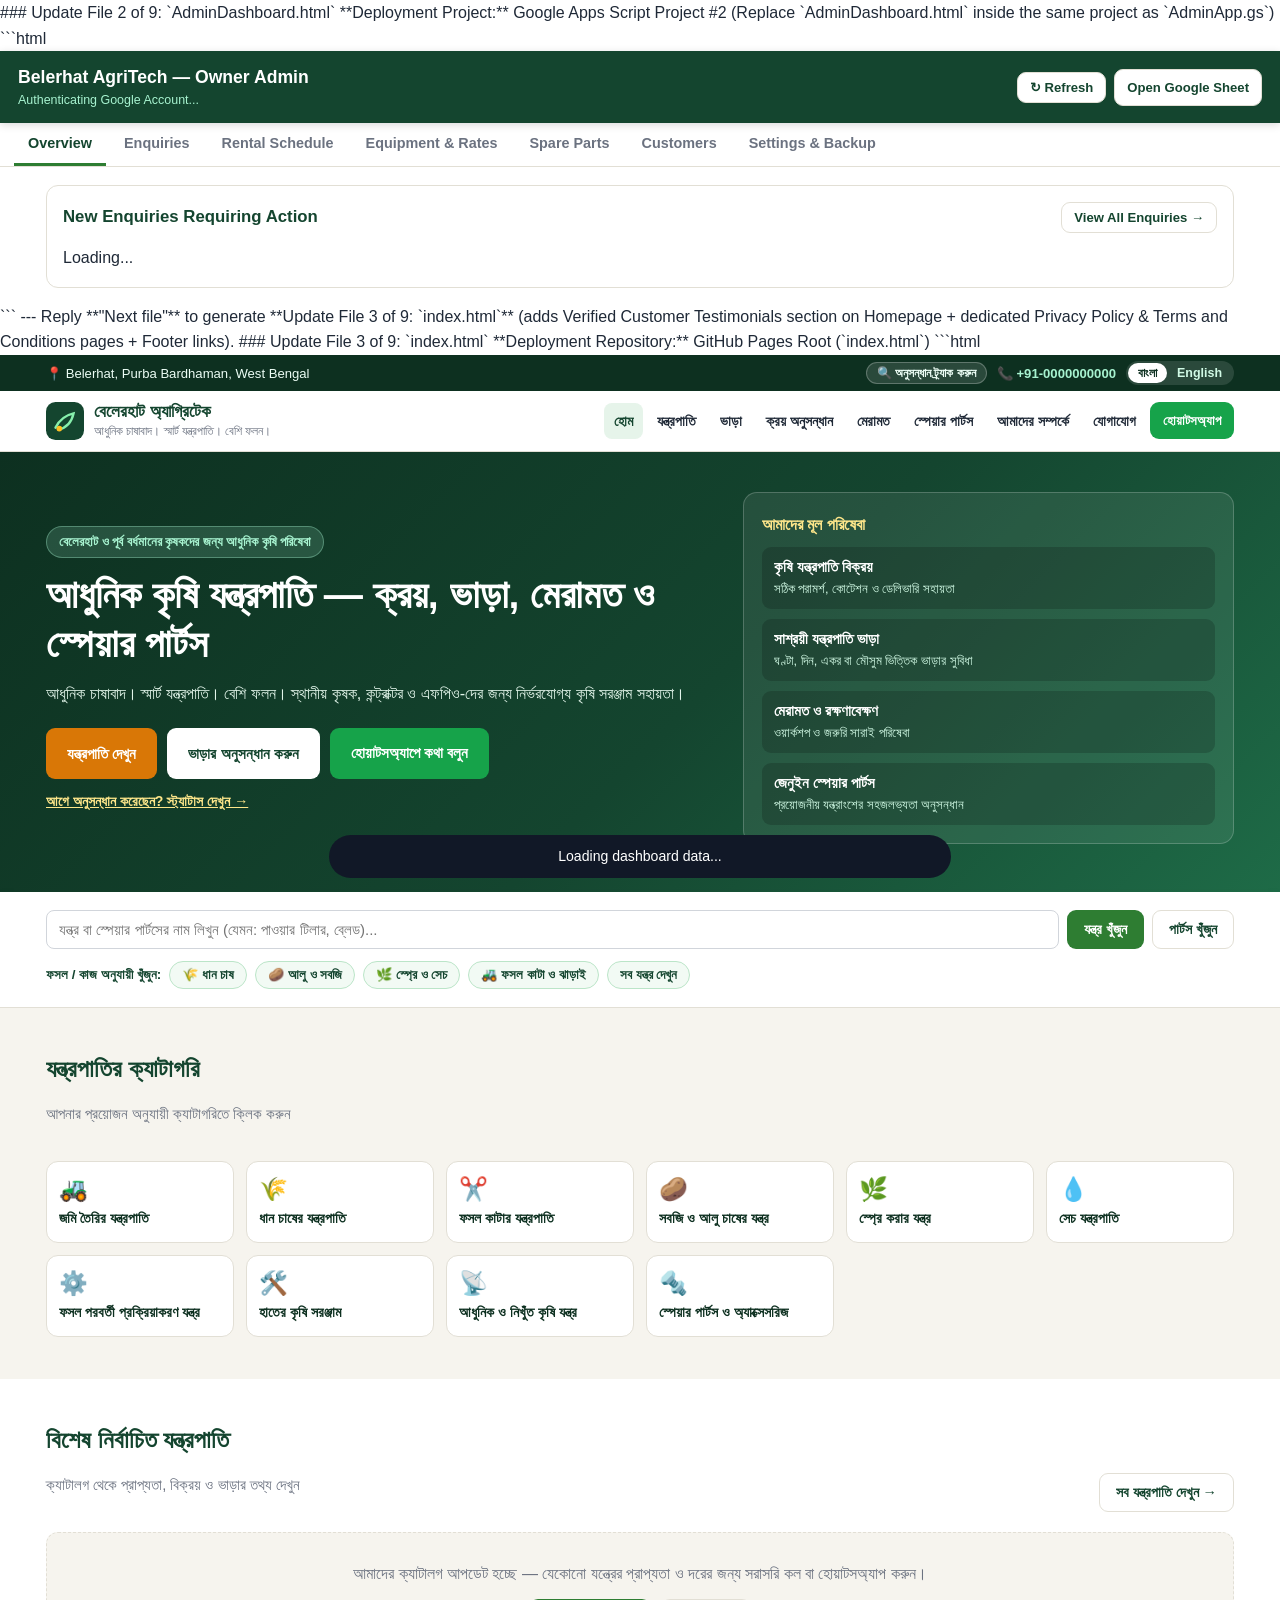
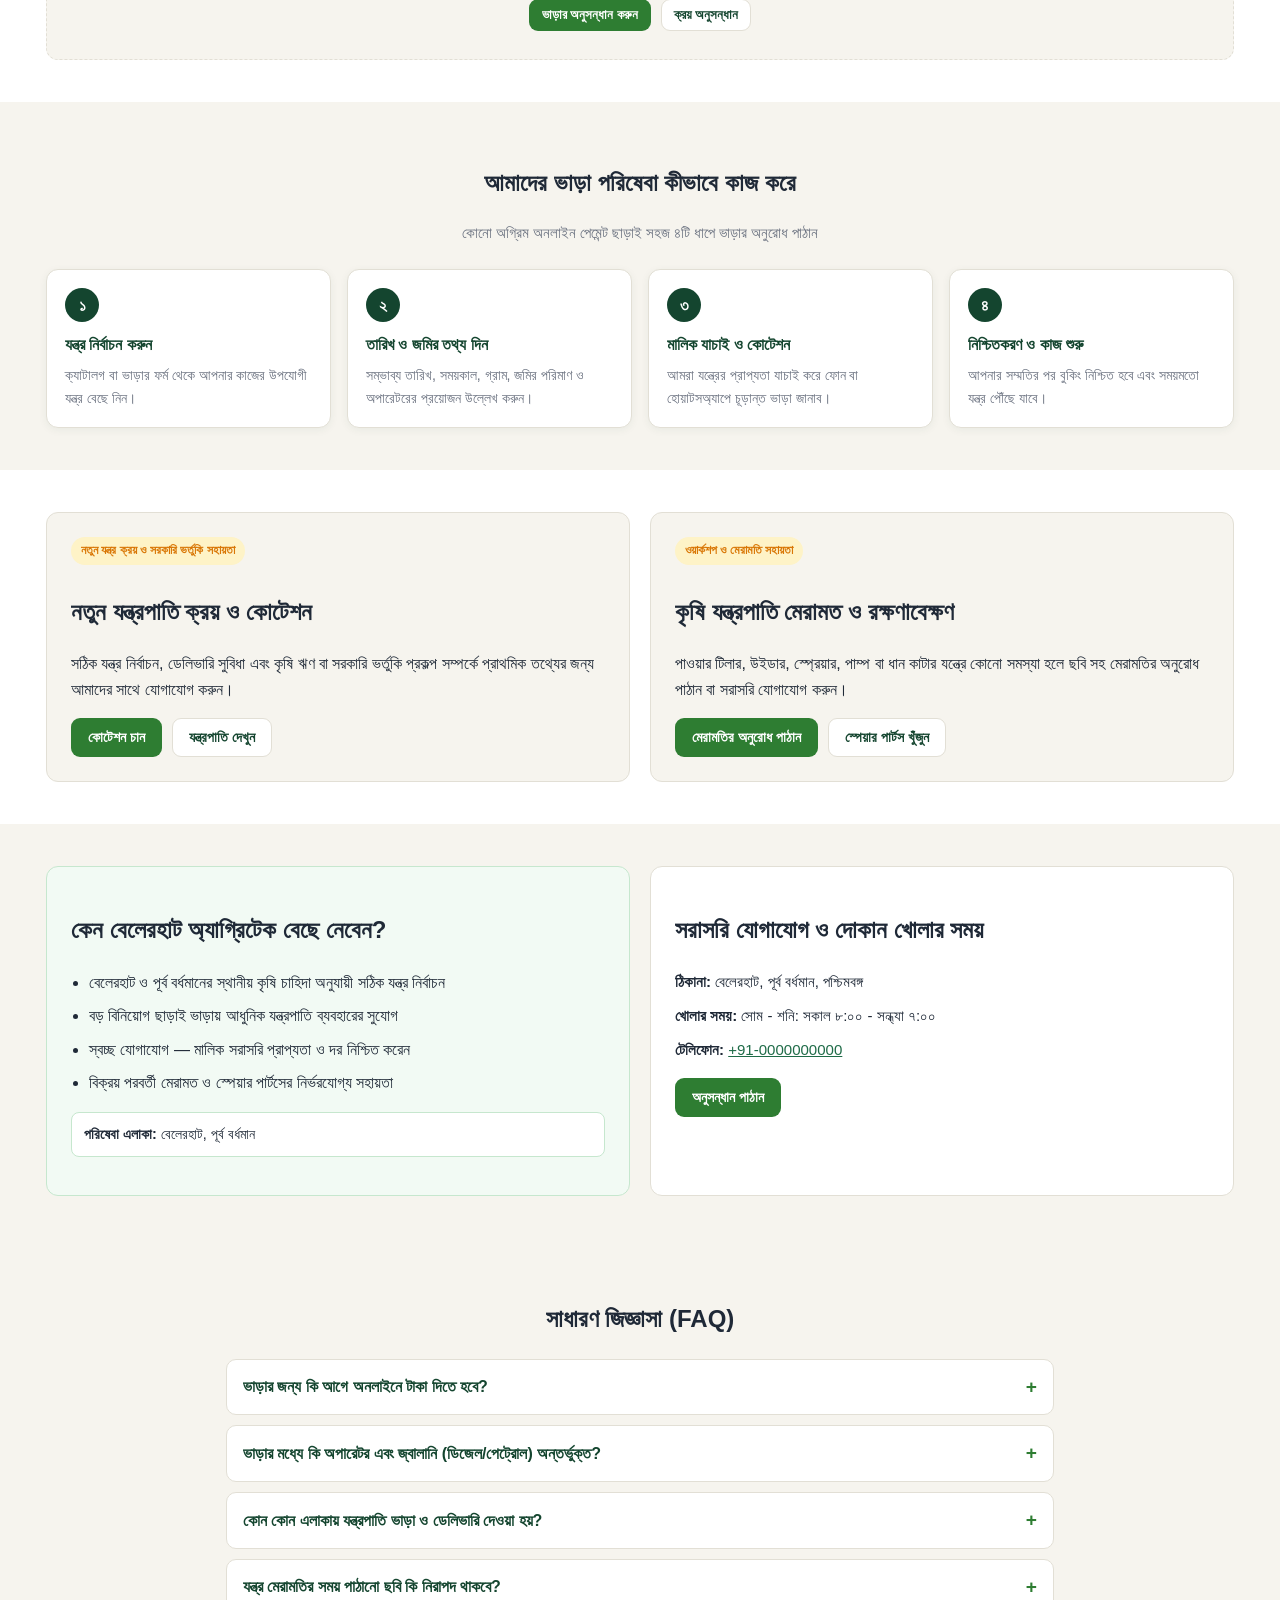
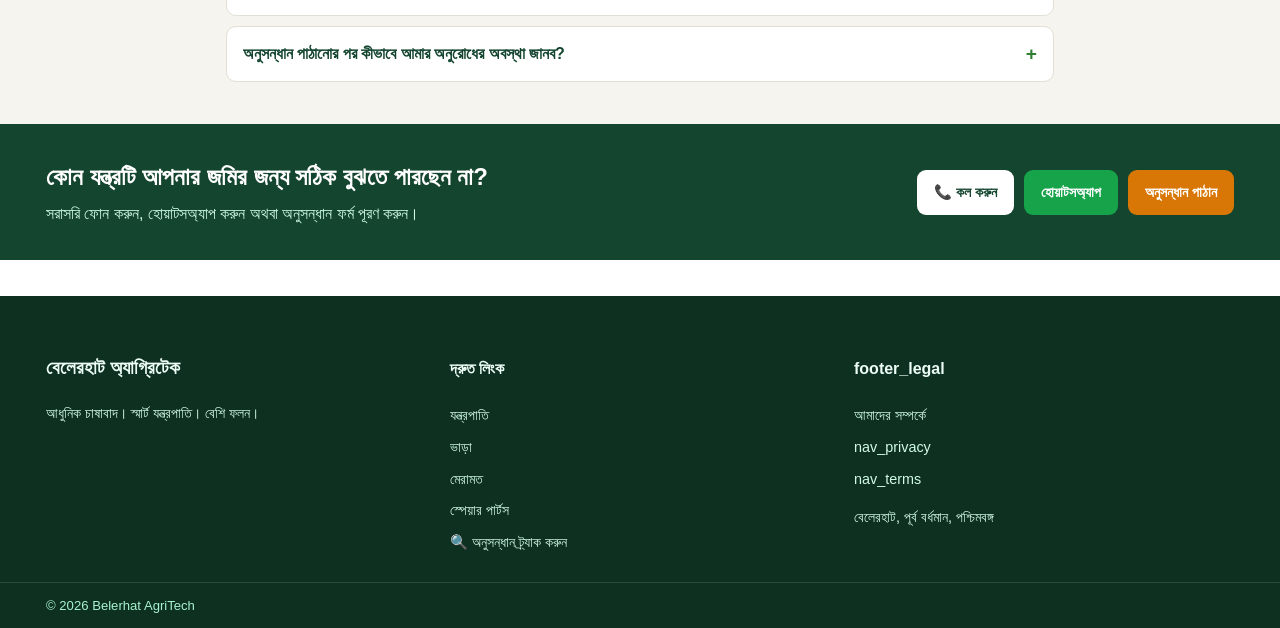
==== commit 4f85f8b8: "Update index.html" ====
--- a/index.html
+++ b/index.html
@@ -1,3 +1,1405 @@
+### Update File 2 of 9: `AdminDashboard.html`
+**Deployment Project:** Google Apps Script Project #2 (Replace `AdminDashboard.html` inside the same project as `AdminApp.gs`)
+
+```html
+<!DOCTYPE html>
+<html lang="en">
+<head>
+  <meta charset="UTF-8" />
+  <title>Belerhat AgriTech — Admin Dashboard</title>
+  <style>
+    :root {
+      --green-900: #14452F;
+      --green-700: #1E6B47;
+      --green-600: #2E7D32;
+      --green-100: #E8F5E9;
+      --amber-600: #D97706;
+      --amber-100: #FEF3C7;
+      --red-600: #DC2626;
+      --red-100: #FEE2E2;
+      --blue-600: #2563EB;
+      --blue-100: #DBEAFE;
+      --bg: #F6F4EE;
+      --card: #FFFFFF;
+      --border: #E2E0D8;
+      --text: #1F2937;
+      --muted: #6B7280;
+      --radius: 10px;
+    }
+    * { box-sizing: border-box; }
+    body {
+      margin: 0;
+      font-family: -apple-system, BlinkMacSystemFont, "Segoe UI", Roboto, sans-serif;
+      background: var(--bg);
+      color: var(--text);
+      line-height: 1.45;
+    }
+    .topbar {
+      background: var(--green-900);
+      color: #fff;
+      padding: 12px 18px;
+      display: flex;
+      flex-wrap: wrap;
+      align-items: center;
+      justify-content: space-between;
+      gap: 10px;
+      position: sticky;
+      top: 0;
+      z-index: 50;
+      box-shadow: 0 2px 8px rgba(0,0,0,.15);
+    }
+    .topbar-brand h1 { margin: 0; font-size: 1.1rem; }
+    .topbar-brand small { color: #A7F3D0; font-size: 0.78rem; }
+    .topbar-actions { display: flex; flex-wrap: wrap; gap: 8px; align-items: center; }
+    .nav-tabs {
+      background: #fff;
+      border-bottom: 1px solid var(--border);
+      display: flex;
+      overflow-x: auto;
+      padding: 0 14px;
+      gap: 4px;
+    }
+    .nav-tab {
+      border: none;
+      background: transparent;
+      padding: 12px 14px;
+      font-weight: 600;
+      font-size: 0.9rem;
+      color: var(--muted);
+      cursor: pointer;
+      white-space: nowrap;
+      border-bottom: 3px solid transparent;
+    }
+    .nav-tab.active {
+      color: var(--green-900);
+      border-bottom-color: var(--green-600);
+    }
+    .container { max-width: 1280px; margin: 0 auto; padding: 16px; }
+    .section { display: none; }
+    .section.active { display: block; }
+    .alert-banner {
+      background: var(--red-100);
+      border: 1px solid #FCA5A5;
+      color: #991B1B;
+      padding: 10px 14px;
+      border-radius: 8px;
+      margin-bottom: 14px;
+      font-size: 0.88rem;
+      font-weight: 600;
+      display: none;
+    }
+    .alert-banner.warn {
+      background: var(--amber-100);
+      border-color: #FCD34D;
+      color: #92400E;
+    }
+    .alert-banner.show { display: block; }
+    .kpi-grid {
+      display: grid;
+      grid-template-columns: repeat(auto-fit, minmax(155px, 1fr));
+      gap: 12px;
+      margin-bottom: 18px;
+    }
+    .kpi-card {
+      background: var(--card);
+      border: 1px solid var(--border);
+      border-radius: var(--radius);
+      padding: 14px;
+    }
+    .kpi-label { font-size: 0.76rem; color: var(--muted); text-transform: uppercase; letter-spacing: .03em; }
+    .kpi-val { font-size: 1.55rem; font-weight: 700; color: var(--green-900); margin-top: 4px; }
+    .card {
+      background: var(--card);
+      border: 1px solid var(--border);
+      border-radius: var(--radius);
+      padding: 16px;
+      margin-bottom: 16px;
+    }
+    .card-header {
+      display: flex;
+      flex-wrap: wrap;
+      justify-content: space-between;
+      align-items: center;
+      gap: 10px;
+      margin-bottom: 12px;
+    }
+    .card-title { margin: 0; font-size: 1.05rem; color: var(--green-900); }
+    .btn {
+      border: 1px solid transparent;
+      border-radius: 7px;
+      padding: 8px 13px;
+      font-size: 0.85rem;
+      font-weight: 600;
+      cursor: pointer;
+      display: inline-flex;
+      align-items: center;
+      gap: 6px;
+      text-decoration: none;
+    }
+    .btn-primary { background: var(--green-600); color: #fff; }
+    .btn-primary:hover { background: var(--green-700); }
+    .btn-outline { background: #fff; border-color: var(--border); color: var(--text); }
+    .btn-outline:hover { background: #F9FAFB; }
+    .btn-amber { background: var(--amber-600); color: #fff; }
+    .btn-wa { background: #16A34A; color: #fff; }
+    .btn-sm { padding: 5px 9px; font-size: 0.78rem; }
+    .filters-bar {
+      display: grid;
+      grid-template-columns: repeat(auto-fit, minmax(150px, 1fr));
+      gap: 10px;
+      margin-bottom: 14px;
+    }
+    input, select, textarea {
+      width: 100%;
+      padding: 8px 10px;
+      border: 1px solid #D1D5DB;
+      border-radius: 7px;
+      font-size: 0.88rem;
+      font-family: inherit;
+      background: #fff;
+    }
+    label { display: block; font-size: 0.8rem; font-weight: 600; margin-bottom: 4px; color: #374151; }
+    .table-wrap { overflow-x: auto; }
+    table { width: 100%; border-collapse: collapse; font-size: 0.86rem; }
+    th, td { text-align: left; padding: 10px 8px; border-bottom: 1px solid var(--border); vertical-align: top; }
+    th { font-size: 0.76rem; text-transform: uppercase; color: var(--muted); background: #FAFAF7; }
+    .badge {
+      display: inline-block;
+      padding: 2px 8px;
+      border-radius: 999px;
+      font-size: 0.72rem;
+      font-weight: 700;
+      white-space: nowrap;
+    }
+    .st-NEW { background: var(--red-100); color: var(--red-600); }
+    .st-CONTACTED { background: var(--blue-100); color: var(--blue-600); }
+    .st-QUOTATION { background: var(--amber-100); color: var(--amber-600); }
+    .st-CONFIRMED, .st-COMPLETED, .st-ACTIVE, .st-AVAILABLE, .st-IN_STOCK { background: var(--green-100); color: var(--green-700); }
+    .st-CANCELLED, .st-NOT, .st-INACTIVE, .st-OUT_OF_STOCK { background: #F3F4F6; color: #4B5563; }
+    .inline-select { padding: 4px 6px; font-size: 0.78rem; width: auto; min-width: 120px; }
+    .modal-backdrop {
+      display: none;
+      position: fixed;
+      inset: 0;
+      background: rgba(0,0,0,.55);
+      z-index: 100;
+      padding: 16px;
+      overflow-y: auto;
+    }
+    .modal-backdrop.open { display: flex; justify-content: center; align-items: flex-start; }
+    .modal {
+      background: #fff;
+      width: 100%;
+      max-width: 760px;
+      border-radius: 12px;
+      padding: 18px;
+      margin: 20px auto;
+      box-shadow: 0 15px 40px rgba(0,0,0,.25);
+    }
+    .modal-head {
+      display: flex;
+      justify-content: space-between;
+      align-items: center;
+      border-bottom: 1px solid var(--border);
+      padding-bottom: 10px;
+      margin-bottom: 14px;
+    }
+    .grid-2 { display: grid; grid-template-columns: repeat(auto-fit, minmax(220px, 1fr)); gap: 12px; }
+    .check-row { display: flex; align-items: center; gap: 8px; margin-top: 6px; }
+    .check-row input { width: auto; }
+    .thumb-row { display: flex; flex-wrap: wrap; gap: 8px; margin-top: 8px; }
+    .thumb-box { position: relative; width: 84px; height: 84px; border: 1px solid var(--border); border-radius: 6px; overflow: hidden; }
+    .thumb-box img { width: 100%; height: 100%; object-fit: cover; }
+    .thumb-del {
+      position: absolute; top: 2px; right: 2px; background: rgba(0,0,0,.7); color: #fff;
+      border: none; border-radius: 50%; width: 20px; height: 20px; cursor: pointer; font-size: 12px;
+    }
+    .toast {
+      position: fixed; bottom: 18px; right: 18px; background: #111827; color: #fff;
+      padding: 10px 16px; border-radius: 8px; font-size: 0.88rem; z-index: 200; display: none;
+    }
+    .toast.show { display: block; }
+    .log-item { border-left: 3px solid var(--green-600); padding: 6px 10px; margin-bottom: 8px; background: #FAFAF7; font-size: 0.82rem; }
+    .muted { color: var(--muted); font-size: 0.82rem; }
+    .quote-sheet {
+      border: 1px solid #D1D5DB;
+      border-radius: 8px;
+      padding: 18px;
+      background: #fff;
+    }
+    @media print {
+      body * { visibility: hidden; }
+      #quotePrintModal, #quotePrintModal * { visibility: visible; }
+      #quotePrintModal { position: absolute; inset: 0; background: #fff; padding: 0; }
+      .no-print { display: none !important; }
+    }
+  </style>
+</head>
+<body>
+
+<header class="topbar">
+  <div class="topbar-brand">
+    <h1>Belerhat AgriTech — Owner Admin</h1>
+    <small id="adminIdentity">Authenticating Google Account...</small>
+  </div>
+  <div class="topbar-actions">
+    <button class="btn btn-outline btn-sm" onclick="loadDashboard(false)">↻ Refresh</button>
+    <a id="sheetLink" href="#" target="_blank" class="btn btn-outline btn-sm">Open Google Sheet</a>
+  </div>
+</header>
+
+<nav class="nav-tabs">
+  <button class="nav-tab active" onclick="switchTab('overview', this)">Overview</button>
+  <button class="nav-tab" onclick="switchTab('enquiries', this)">Enquiries <span id="newBadge"></span></button>
+  <button class="nav-tab" onclick="switchTab('schedule', this)">Rental Schedule</button>
+  <button class="nav-tab" onclick="switchTab('equipment', this)">Equipment &amp; Rates</button>
+  <button class="nav-tab" onclick="switchTab('parts', this)">Spare Parts</button>
+  <button class="nav-tab" onclick="switchTab('customers', this)">Customers</button>
+  <button class="nav-tab" onclick="switchTab('settings', this)">Settings &amp; Backup</button>
+</nav>
+
+<main class="container">
+  <div id="quotaAlertBanner" class="alert-banner"></div>
+
+  <!-- OVERVIEW -->
+  <section id="sec-overview" class="section active">
+    <div class="kpi-grid" id="kpiGrid"></div>
+    <div class="card">
+      <div class="card-header">
+        <h2 class="card-title">New Enquiries Requiring Action</h2>
+        <button class="btn btn-outline btn-sm" onclick="switchTab('enquiries', document.querySelectorAll('.nav-tab')[1])">View All Enquiries →</button>
+      </div>
+      <div class="table-wrap" id="overviewNewList">Loading...</div>
+    </div>
+  </section>
+
+  <!-- ENQUIRIES -->
+  <section id="sec-enquiries" class="section">
+    <div class="card">
+      <div class="card-header">
+        <h2 class="card-title">Enquiry Hub</h2>
+        <div style="display:flex;flex-wrap:wrap;gap:8px;align-items:center;">
+          <button id="btnLoadArchived" class="btn btn-outline btn-sm" onclick="loadDashboard(true)">Load Archived (&gt;90d)</button>
+          <button class="btn btn-primary btn-sm" onclick="exportFilteredCsv()">⬇ Export Filtered CSV</button>
+        </div>
+      </div>
+      <div class="filters-bar">
+        <div>
+          <label>Type</label>
+          <select id="fType" onchange="renderEnquiries()">
+            <option value="ALL">All Types</option>
+            <option value="RENTAL">Rental Enquiries</option>
+            <option value="SALES">Sales / Contact</option>
+            <option value="SERVICE">Repair &amp; Maintenance</option>
+            <option value="SPARE_PART">Spare Part Enquiries</option>
+          </select>
+        </div>
+        <div>
+          <label>Status</label>
+          <select id="fStatus" onchange="renderEnquiries()">
+            <option value="ALL">All Statuses</option>
+            <option value="NEW">NEW</option>
+            <option value="CONTACTED">CONTACTED</option>
+            <option value="QUOTATION SENT">QUOTATION SENT</option>
+            <option value="CONFIRMED">CONFIRMED</option>
+            <option value="COMPLETED">COMPLETED</option>
+            <option value="CANCELLED">CANCELLED</option>
+            <option value="NOT INTERESTED">NOT INTERESTED</option>
+          </select>
+        </div>
+        <div>
+          <label>From Date</label>
+          <input type="date" id="fFrom" onchange="renderEnquiries()" />
+        </div>
+        <div>
+          <label>To Date</label>
+          <input type="date" id="fTo" onchange="renderEnquiries()" />
+        </div>
+        <div>
+          <label>Location / Village</label>
+          <input type="text" id="fLocation" placeholder="Filter village..." oninput="renderEnquiries()" />
+        </div>
+        <div>
+          <label>Search</label>
+          <input type="text" id="fSearch" placeholder="ID, Name, Phone, Item..." oninput="renderEnquiries()" />
+        </div>
+      </div>
+      <div class="table-wrap" id="enquiriesTableWrap">Loading...</div>
+    </div>
+  </section>
+
+  <!-- RENTAL SCHEDULE -->
+  <section id="sec-schedule" class="section">
+    <div class="card">
+      <div class="card-header">
+        <h2 class="card-title">Confirmed &amp; Quoted Rental Schedule (Conflict Prevention)</h2>
+        <select id="schedEqFilter" style="max-width:260px;" onchange="renderSchedule()">
+          <option value="ALL">All Rental Equipment</option>
+        </select>
+      </div>
+      <p class="muted">Use this schedule to verify machine availability before confirming new rental dates.</p>
+      <div class="table-wrap" id="scheduleTableWrap">Loading...</div>
+    </div>
+  </section>
+
+  <!-- EQUIPMENT -->
+  <section id="sec-equipment" class="section">
+    <div class="card">
+      <div class="card-header">
+        <h2 class="card-title">Machinery &amp; Equipment Catalogue</h2>
+        <button class="btn btn-primary" onclick="openEquipmentModal(null)">+ Add Equipment</button>
+      </div>
+      <div class="table-wrap" id="equipmentTableWrap">Loading...</div>
+    </div>
+  </section>
+
+  <!-- SPARE PARTS -->
+  <section id="sec-parts" class="section">
+    <div class="card">
+      <div class="card-header">
+        <h2 class="card-title">Spare Parts &amp; Accessories</h2>
+        <button class="btn btn-primary" onclick="openPartModal(null)">+ Add Spare Part</button>
+      </div>
+      <div class="table-wrap" id="partsTableWrap">Loading...</div>
+    </div>
+  </section>
+
+  <!-- CUSTOMERS -->
+  <section id="sec-customers" class="section">
+    <div class="card">
+      <div class="card-header">
+        <h2 class="card-title">Customers Directory</h2>
+        <input type="text" id="custSearch" style="max-width:260px;" placeholder="Search name, phone, village..." oninput="renderCustomers()" />
+      </div>
+      <div class="table-wrap" id="customersTableWrap">Loading...</div>
+    </div>
+  </section>
+
+  <!-- SETTINGS & BACKUP -->
+  <section id="sec-settings" class="section">
+    <div class="card">
+      <div class="card-header">
+        <h2 class="card-title">Quick Photo Uploader for Homepage Hero &amp; Workshop</h2>
+      </div>
+      <div class="grid-2">
+        <div>
+          <label>Upload Homepage Hero Machinery Photo (auto-fills hero_image_url)</label>
+          <input type="file" accept="image/jpeg,image/png,image/webp" onchange="handleSettingPhotoUpload(this, 'hero_image_url')" />
+        </div>
+        <div>
+          <label>Upload Repair Workshop Photo (auto-fills workshop_image_url)</label>
+          <input type="file" accept="image/jpeg,image/png,image/webp" onchange="handleSettingPhotoUpload(this, 'workshop_image_url')" />
+        </div>
+      </div>
+    </div>
+
+    <div class="card">
+      <div class="card-header">
+        <h2 class="card-title">Verified Customer Testimonials (Real Feedback Only)</h2>
+        <button class="btn btn-outline btn-sm" onclick="addTestimonialRow()">+ Add Verified Testimonial</button>
+      </div>
+      <p class="muted">Add only real, verified customer quotes. Leave empty to hide testimonials until you collect real feedback.</p>
+      <div id="testimonialsEditorList"></div>
+    </div>
+
+    <div class="card">
+      <div class="card-header">
+        <h2 class="card-title">Business Configuration (No Code Edits Needed)</h2>
+        <button class="btn btn-primary" onclick="saveAllSettings()">Save All Settings</button>
+      </div>
+      <div id="settingsGrid" class="grid-2">Loading...</div>
+    </div>
+    <div class="card">
+      <h2 class="card-title">Database Maintenance &amp; Backups</h2>
+      <p class="muted">Verify 11-sheet schema columns or trigger an immediate private Google Drive backup.</p>
+      <div style="display:flex;flex-wrap:wrap;gap:10px;margin-top:10px;">
+        <button class="btn btn-outline" onclick="runInitCheck()">Verify / Upgrade 11-Sheet Schema</button>
+        <button class="btn btn-amber" onclick="runBackupNow()">Create Immediate Drive Backup</button>
+        <button class="btn btn-outline" onclick="enableWeeklyTrigger()">Enable Weekly Sunday Backup Trigger</button>
+      </div>
+    </div>
+  </section>
+</main>
+
+<!-- ENQUIRY MODAL -->
+<div id="enquiryModal" class="modal-backdrop">
+  <div class="modal">
+    <div class="modal-head">
+      <h3 style="margin:0;" id="enqModalTitle">Enquiry Details</h3>
+      <button class="btn btn-outline btn-sm" onclick="closeModal('enquiryModal')">✕</button>
+    </div>
+    <div id="rentalConflictBanner" class="alert-banner warn"></div>
+    <div id="enqDetailsBody"></div>
+    <div id="privatePhotoArea" style="margin:10px 0;"></div>
+    <hr style="border:none;border-top:1px solid var(--border);margin:14px 0;">
+    <div class="grid-2">
+      <div>
+        <label>Status</label>
+        <select id="editEnqStatus" onchange="refreshEnqWaAndConflict()">
+          <option value="NEW">NEW</option>
+          <option value="CONTACTED">CONTACTED</option>
+          <option value="QUOTATION SENT">QUOTATION SENT</option>
+          <option value="CONFIRMED">CONFIRMED</option>
+          <option value="COMPLETED">COMPLETED</option>
+          <option value="CANCELLED">CANCELLED</option>
+          <option value="NOT INTERESTED">NOT INTERESTED</option>
+        </select>
+      </div>
+      <div>
+        <label>Quoted / Final Amount (₹)</label>
+        <input type="number" id="editEnqQuote" placeholder="Optional ₹ amount" oninput="refreshEnqWaAndConflict()" />
+      </div>
+    </div>
+    <div style="margin-top:10px;">
+      <label>Internal Admin Notes</label>
+      <textarea id="editEnqNotes" rows="3"></textarea>
+    </div>
+    <div style="margin-top:10px;">
+      <label>Activity Log Note (Optional)</label>
+      <input type="text" id="editEnqLogNote" placeholder="e.g., Called farmer, confirmed morning delivery" />
+    </div>
+    <div style="display:flex;flex-wrap:wrap;gap:8px;justify-content:space-between;margin-top:14px;">
+      <div style="display:flex;flex-wrap:wrap;gap:8px;">
+        <a id="enqWaBtn" href="#" target="_blank" class="btn btn-wa">WhatsApp Quote</a>
+        <button type="button" class="btn btn-outline" onclick="openPrintableQuote()">🖨️ Quotation / Slip</button>
+      </div>
+      <button class="btn btn-primary" onclick="saveEnquiryChanges()">Save Enquiry Update</button>
+    </div>
+    <div style="margin-top:16px;">
+      <h4 style="margin:0 0 8px 0;">Activity History</h4>
+      <div id="enqActivityLog">Loading...</div>
+    </div>
+  </div>
+</div>
+
+<!-- PRINTABLE QUOTATION / RENTAL SLIP MODAL -->
+<div id="quotePrintModal" class="modal-backdrop">
+  <div class="modal">
+    <div class="modal-head no-print">
+      <h3 style="margin:0;">Quotation / Booking Summary</h3>
+      <button class="btn btn-outline btn-sm" onclick="closeModal('quotePrintModal')">✕</button>
+    </div>
+    <div id="quotePrintBody" class="quote-sheet"></div>
+    <div class="no-print" style="display:flex;justify-content:flex-end;gap:8px;margin-top:14px;">
+      <button class="btn btn-outline" onclick="closeModal('quotePrintModal')">Close</button>
+      <button class="btn btn-primary" onclick="window.print()">🖨️ Print / Save as PDF</button>
+    </div>
+  </div>
+</div>
+
+<!-- EQUIPMENT MODAL -->
+<div id="equipmentModal" class="modal-backdrop">
+  <div class="modal">
+    <div class="modal-head">
+      <h3 style="margin:0;" id="eqModalTitle">Add Equipment</h3>
+      <button class="btn btn-outline btn-sm" onclick="closeModal('equipmentModal')">✕</button>
+    </div>
+    <input type="hidden" id="eqId" />
+    <div class="grid-2">
+      <div><label>Equipment Name (English)*</label><input id="eqName" /></div>
+      <div><label>Equipment Name (Bengali - Optional)</label><input id="eqNameBn" placeholder="Leave blank to use English name" /></div>
+      <div><label>Category*</label><select id="eqCat"></select></div>
+      <div><label>Availability Status</label>
+        <select id="eqAvail">
+          <option value="AVAILABLE">AVAILABLE</option>
+          <option value="LIMITED">LIMITED</option>
+          <option value="ON_REQUEST">ON_REQUEST</option>
+          <option value="OUT_OF_STOCK">OUT_OF_STOCK</option>
+          <option value="MAINTENANCE">MAINTENANCE</option>
+        </select>
+      </div>
+      <div><label>Brand</label><input id="eqBrand" /></div>
+      <div><label>Model</label><input id="eqModel" /></div>
+      <div><label>Sale Price (₹ - Optional)</label><input type="number" id="eqSalePrice" /></div>
+      <div><label>Record Status</label>
+        <select id="eqRecordStatus"><option value="ACTIVE">ACTIVE</option><option value="INACTIVE">INACTIVE</option></select>
+      </div>
+    </div>
+    <div class="grid-2" style="margin-top:8px;">
+      <label class="check-row"><input type="checkbox" id="eqForSale" /> Available for Sale</label>
+      <label class="check-row"><input type="checkbox" id="eqForRent" /> Available for Rent</label>
+      <label class="check-row"><input type="checkbox" id="eqShowPrice" /> Show Sale Price Publicly</label>
+      <label class="check-row"><input type="checkbox" id="eqFeatured" /> Feature on Homepage</label>
+    </div>
+    <div class="grid-2" style="margin-top:10px;">
+      <div><label>Description (English)</label><textarea id="eqDesc" rows="2"></textarea></div>
+      <div><label>Description (Bengali - Optional)</label><textarea id="eqDescBn" rows="2"></textarea></div>
+      <div><label>Key Specifications (English, one per line)</label><textarea id="eqSpecs" rows="3" placeholder="Engine: 7 HP Diesel"></textarea></div>
+      <div><label>Specifications (Bengali - Optional)</label><textarea id="eqSpecsBn" rows="3" placeholder="ইঞ্জিন: ৭ এইচপি ডিজেল"></textarea></div>
+      <div><label>Suitable Applications (English)</label><input id="eqApps" placeholder="Paddy puddling, vegetable beds" /></div>
+      <div><label>Suitable Applications (Bengali - Optional)</label><input id="eqAppsBn" placeholder="ধান জমি চাষ, সবজি চাষ" /></div>
+    </div>
+    <div style="margin-top:10px;">
+      <label>Crop / Season Tags (Comma-separated: PADDY, POTATO, VEGETABLE, SPRAYING, HARVEST)</label>
+      <input id="eqCropTags" placeholder="PADDY, POTATO, VEGETABLE" />
+    </div>
+    <div style="margin-top:10px;">
+      <label>Product Photos (Auto-compressed in browser &amp; uploaded to Public Drive Folder)</label>
+      <input type="file" accept="image/jpeg,image/png,image/webp" onchange="handleCatalogUpload(this, 'eq')" />
+      <div id="eqThumbs" class="thumb-row"></div>
+      <input type="hidden" id="eqImageUrls" />
+    </div>
+    <div style="display:flex;justify-content:flex-end;gap:8px;margin-top:14px;">
+      <button class="btn btn-outline" onclick="closeModal('equipmentModal')">Cancel</button>
+      <button class="btn btn-primary" onclick="submitEquipment()">Save Equipment</button>
+    </div>
+  </div>
+</div>
+
+<!-- RENTAL RATES MODAL -->
+<div id="ratesModal" class="modal-backdrop">
+  <div class="modal">
+    <div class="modal-head">
+      <h3 style="margin:0;" id="ratesModalTitle">Manage Rental Rates</h3>
+      <button class="btn btn-outline btn-sm" onclick="closeModal('ratesModal')">✕</button>
+    </div>
+    <input type="hidden" id="ratesEqId" />
+    <div id="ratesRowsContainer"></div>
+    <button class="btn btn-outline btn-sm" style="margin-top:8px;" onclick="addRateRow()">+ Add Rate Tier</button>
+    <div style="display:flex;justify-content:flex-end;gap:8px;margin-top:14px;">
+      <button class="btn btn-outline" onclick="closeModal('ratesModal')">Cancel</button>
+      <button class="btn btn-primary" onclick="submitRentalRates()">Save Rental Rates</button>
+    </div>
+  </div>
+</div>
+
+<!-- SPARE PART MODAL -->
+<div id="partModal" class="modal-backdrop">
+  <div class="modal">
+    <div class="modal-head">
+      <h3 style="margin:0;" id="partModalTitle">Add Spare Part</h3>
+      <button class="btn btn-outline btn-sm" onclick="closeModal('partModal')">✕</button>
+    </div>
+    <input type="hidden" id="partId" />
+    <div class="grid-2">
+      <div><label>Part Name (English)*</label><input id="partName" /></div>
+      <div><label>Part Name (Bengali - Optional)</label><input id="partNameBn" /></div>
+      <div><label>Part Code / SKU</label><input id="partCode" /></div>
+      <div><label>Category</label><select id="partCat"></select></div>
+      <div><label>Compatible Machine</label><input id="partMachine" placeholder="e.g., Power Tiller" /></div>
+      <div><label>Brand / Model</label><input id="partBrandModel" /></div>
+      <div><label>Price (₹ - Optional)</label><input type="number" id="partPrice" /></div>
+      <div><label>Availability</label>
+        <select id="partAvail">
+          <option value="IN_STOCK">IN_STOCK</option>
+          <option value="ON_ORDER">ON_ORDER</option>
+          <option value="OUT_OF_STOCK">OUT_OF_STOCK</option>
+        </select>
+      </div>
+      <div><label>Record Status</label>
+        <select id="partRecordStatus"><option value="ACTIVE">ACTIVE</option><option value="INACTIVE">INACTIVE</option></select>
+      </div>
+      <div style="display:flex;align-items:end;"><label class="check-row"><input type="checkbox" id="partShowPrice" /> Show Price Publicly</label></div>
+    </div>
+    <div style="margin-top:10px;"><label>Description</label><textarea id="partDesc" rows="2"></textarea></div>
+    <div style="margin-top:10px;">
+      <label>Part Image (Auto-compressed before upload)</label>
+      <input type="file" accept="image/jpeg,image/png,image/webp" onchange="handleCatalogUpload(this, 'part')" />
+      <input id="partImageUrl" placeholder="Image URL (auto-filled on upload)" style="margin-top:6px;" />
+    </div>
+    <div style="display:flex;justify-content:flex-end;gap:8px;margin-top:14px;">
+      <button class="btn btn-outline" onclick="closeModal('partModal')">Cancel</button>
+      <button class="btn btn-primary" onclick="submitSparePart()">Save Spare Part</button>
+    </div>
+  </div>
+</div>
+
+<!-- CUSTOMER MODAL -->
+<div id="customerModal" class="modal-backdrop">
+  <div class="modal">
+    <div class="modal-head">
+      <h3 style="margin:0;" id="custModalTitle">Edit Customer</h3>
+      <button class="btn btn-outline btn-sm" onclick="closeModal('customerModal')">✕</button>
+    </div>
+    <input type="hidden" id="editCustId" />
+    <div class="grid-2">
+      <div><label>Full Name</label><input id="editCustName" /></div>
+      <div><label>Customer Type</label>
+        <select id="editCustType">
+          <option value="FARMER">FARMER</option>
+          <option value="CONTRACTOR">CONTRACTOR</option>
+          <option value="FPO">FPO</option>
+          <option value="BUSINESS">BUSINESS</option>
+          <option value="OTHER">OTHER</option>
+        </select>
+      </div>
+      <div style="grid-column:1/-1;"><label>Village / Location</label><input id="editCustVillage" /></div>
+    </div>
+    <div style="margin-top:10px;"><label>Notes</label><textarea id="editCustNotes" rows="3"></textarea></div>
+    <div style="display:flex;justify-content:flex-end;gap:8px;margin-top:14px;">
+      <button class="btn btn-outline" onclick="closeModal('customerModal')">Cancel</button>
+      <button class="btn btn-primary" onclick="submitCustomerUpdate()">Save Customer</button>
+    </div>
+  </div>
+</div>
+
+<div id="toast" class="toast"></div>
+
+<script>
+  let STATE = {
+    stats: {}, categories: [], equipment: [], rentalRates: [],
+    spareParts: [], enquiries: [], rentalSchedule: [], customers: [], settings: [],
+    remainingEmailQuota: -1, emailQuotaStatus: 'OK', archivedHiddenCount: 0,
+    currentEnquiry: null
+  };
+
+  window.addEventListener('DOMContentLoaded', function () { loadDashboard(false); });
+
+  function loadDashboard(includeArchived) {
+    toast('Loading dashboard data...');
+    google.script.run
+      .withSuccessHandler(function (res) {
+        if (!res || !res.ok) return toast('Failed to load dashboard.');
+        STATE = Object.assign(STATE, res);
+        document.getElementById('adminIdentity').textContent = 'Signed in: ' + (res.adminEmail || 'Owner');
+        document.getElementById('sheetLink').href = res.spreadsheetUrl || '#';
+        const archBtn = document.getElementById('btnLoadArchived');
+        if (archBtn) {
+          archBtn.textContent = includeArchived
+            ? 'Showing All History'
+            : ('Load Archived (' + (res.archivedHiddenCount || 0) + ' hidden >90d)');
+        }
+        renderQuotaBanner();
+        renderAll();
+        toast('Dashboard updated');
+      })
+      .withFailureHandler(function (err) {
+        toast('Auth/Load error: ' + err.message);
+      })
+      .getAdminBootstrap({ includeArchived: Boolean(includeArchived) });
+  }
+
+  function renderQuotaBanner() {
+    const banner = document.getElementById('quotaAlertBanner');
+    const qStatus = String(STATE.emailQuotaStatus || 'OK');
+    const rem = Number(STATE.remainingEmailQuota);
+    if (qStatus.indexOf('QUOTA') !== -1 || qStatus.indexOf('ERROR') !== -1 || (rem >= 0 && rem < 10)) {
+      banner.className = 'alert-banner show';
+      banner.textContent = '⚠️ Email Alert Notice: ' + qStatus + (rem >= 0 ? ' (Remaining daily Gmail quota: ' + rem + ')' : '') + '. Check Enquiries tab directly so no customer lead is missed.';
+    } else {
+      banner.className = 'alert-banner';
+      banner.textContent = '';
+    }
+  }
+
+  function renderAll() {
+    renderOverview();
+    renderEnquiries();
+    renderSchedule();
+    renderEquipment();
+    renderSpareParts();
+    renderCustomers();
+    renderSettings();
+  }
+
+  function switchTab(id, btn) {
+    document.querySelectorAll('.section').forEach(s => s.classList.remove('active'));
+    document.querySelectorAll('.nav-tab').forEach(b => b.classList.remove('active'));
+    document.getElementById('sec-' + id).classList.add('active');
+    if (btn) btn.classList.add('active');
+  }
+
+  function renderOverview() {
+    const s = STATE.stats || {};
+    document.getElementById('newBadge').textContent = s.newEnquiries ? ' (' + s.newEnquiries + ')' : '';
+    const remTxt = STATE.remainingEmailQuota >= 0 ? STATE.remainingEmailQuota : 'N/A';
+    const kpis = [
+      ['New Enquiries', s.newEnquiries || 0],
+      ['Today Enquiries', s.todayEnquiries || 0],
+      ['Confirmed Rentals/Jobs', s.confirmedEnquiries || 0],
+      ['Completed Jobs', s.completedEnquiries || 0],
+      ['Active Machines', s.activeEquipment || 0],
+      ['Active Spare Parts', s.activeSpareParts || 0],
+      ['Total Customers', s.totalCustomers || 0],
+      ['Email Alerts Left Today', remTxt]
+    ];
+    document.getElementById('kpiGrid').innerHTML = kpis.map(k =>
+      '<div class="kpi-card"><div class="kpi-label">' + esc(k[0]) + '</div><div class="kpi-val">' + esc(k[1]) + '</div></div>'
+    ).join('');
+
+    const newItems = (STATE.enquiries || []).filter(e => String(e.Status).toUpperCase() === 'NEW').slice(0, 15);
+    document.getElementById('overviewNewList').innerHTML = newItems.length ? buildEnquiriesTableHtml(newItems) : '<p class="muted">No NEW enquiries pending. Great job!</p>';
+  }
+
+  function getFilteredEnquiries() {
+    const t = document.getElementById('fType').value;
+    const st = document.getElementById('fStatus').value;
+    const from = document.getElementById('fFrom').value;
+    const to = document.getElementById('fTo').value;
+    const loc = document.getElementById('fLocation').value.toLowerCase().trim();
+    const q = document.getElementById('fSearch').value.toLowerCase().trim();
+
+    return (STATE.enquiries || []).filter(e => {
+      if (t !== 'ALL' && e._source !== t) return false;
+      if (st !== 'ALL' && String(e.Status).toUpperCase() !== st) return false;
+      const dateStr = String(e.Created_At || '').slice(0, 10);
+      if (from && dateStr < from) return false;
+      if (to && dateStr > to) return false;
+      if (loc && !String(e.Village_Location || '').toLowerCase().includes(loc)) return false;
+      if (q) {
+        const hay = [e.Enquiry_ID, e.Customer_Name, e.Phone, e._title, e.Village_Location].join(' ').toLowerCase();
+        if (!hay.includes(q)) return false;
+      }
+      return true;
+    });
+  }
+
+  function renderEnquiries() {
+    const list = getFilteredEnquiries();
+    document.getElementById('enquiriesTableWrap').innerHTML = list.length
+      ? buildEnquiriesTableHtml(list)
+      : '<p class="muted">No enquiries match these filters.</p>';
+  }
+
+  function buildEnquiriesTableHtml(list) {
+    return '<table><thead><tr><th>Ref ID</th><th>Type</th><th>Item / Request</th><th>Customer</th><th>Location</th><th>Status</th><th>Actions</th></tr></thead><tbody>' +
+      list.map(e => {
+        const phone = cleanPhone(e.Phone);
+        const stCls = 'st-' + String(e.Status || 'NEW').split(' ')[0];
+        return '<tr>' +
+          '<td><strong>' + esc(e.Enquiry_ID) + '</strong><br><span class="muted">' + esc(String(e.Created_At || '').slice(0, 10)) + '</span></td>' +
+          '<td>' + esc(e._subType) + (e.Preferred_Date ? '<br><span class="muted">Date: ' + esc(String(e.Preferred_Date).slice(0, 10)) + '</span>' : '') + '</td>' +
+          '<td>' + esc(e._title) + (e.Quoted_Amount ? '<br><span class="muted">Quote: ₹' + esc(e.Quoted_Amount) + '</span>' : '') + '</td>' +
+          '<td>' + esc(e.Customer_Name) + '<br><a href="tel:+91' + esc(phone) + '">+91 ' + esc(phone) + '</a></td>' +
+          '<td>' + esc(e.Village_Location || '-') + '</td>' +
+          '<td><span class="badge ' + stCls + '">' + esc(e.Status) + '</span></td>' +
+          '<td>' +
+            '<button class="btn btn-outline btn-sm" onclick="openEnquiryModal(\'' + escAttr(e.Enquiry_ID) + '\')">Manage</button> ' +
+            '<a class="btn btn-wa btn-sm" target="_blank" href="' + buildWaHref(phone, 'Hello ' + e.Customer_Name + ', regarding your Belerhat AgriTech enquiry ' + e.Enquiry_ID + ': ') + '">WA</a>' +
+          '</td>' +
+        '</tr>';
+      }).join('') +
+      '</tbody></table>';
+  }
+
+  function renderSchedule() {
+    const sel = document.getElementById('schedEqFilter');
+    const prev = sel.value;
+    sel.innerHTML = '<option value="ALL">All Rental Equipment</option>' +
+      (STATE.equipment || []).filter(e => String(e.For_Rent) === 'TRUE').map(e =>
+        '<option value="' + escAttr(e.Equipment_ID) + '">' + esc(e.Name) + '</option>'
+      ).join('');
+    if (prev) sel.value = prev;
+
+    const filterEq = sel.value;
+    const rows = (STATE.rentalSchedule || []).filter(r => filterEq === 'ALL' || r.equipmentId === filterEq);
+    if (!rows.length) {
+      document.getElementById('scheduleTableWrap').innerHTML = '<p class="muted">No upcoming CONFIRMED or QUOTATION SENT rentals scheduled.</p>';
+      return;
+    }
+    document.getElementById('scheduleTableWrap').innerHTML =
+      '<table><thead><tr><th>Dates</th><th>Equipment</th><th>Duration</th><th>Customer &amp; Village</th><th>Status</th><th>Action</th></tr></thead><tbody>' +
+      rows.map(r => {
+        const stCls = 'st-' + String(r.status).split(' ')[0];
+        return '<tr>' +
+          '<td><strong>' + esc(r.startDate) + (r.endDate !== r.startDate ? ' → ' + esc(r.endDate) : '') + '</strong></td>' +
+          '<td>' + esc(r.equipmentName) + '<br><span class="muted">' + esc(r.enquiryId) + '</span></td>' +
+          '<td>' + esc(r.durationLabel) + '</td>' +
+          '<td>' + esc(r.customerName) + ' (' + esc(r.village) + ')</td>' +
+          '<td><span class="badge ' + stCls + '">' + esc(r.status) + '</span></td>' +
+          '<td><button class="btn btn-outline btn-sm" onclick="openEnquiryModal(\'' + escAttr(r.enquiryId) + '\')">Open</button></td>' +
+        '</tr>';
+      }).join('') + '</tbody></table>';
+  }
+
+  function openEnquiryModal(enquiryId) {
+    const enq = (STATE.enquiries || []).find(e => e.Enquiry_ID === enquiryId);
+    if (!enq) return;
+    STATE.currentEnquiry = enq;
+    document.getElementById('enqModalTitle').textContent = enq.Enquiry_ID + ' (' + enq._source + ')';
+
+    const skip = { _source: 1, _title: 1, _subType: 1, Admin_Notes: 1, Quoted_Amount: 1, Status: 1 };
+    const detailsHtml = '<div class="grid-2">' + Object.keys(enq).filter(k => !skip[k] && enq[k] !== '').map(k =>
+      '<div><span class="muted">' + esc(k.replace(/_/g, ' ')) + ':</span><br><strong>' + esc(enq[k]) + '</strong></div>'
+    ).join('') + '</div>';
+    document.getElementById('enqDetailsBody').innerHTML = detailsHtml;
+
+    const photoArea = document.getElementById('privatePhotoArea');
+    if (enq._source === 'SERVICE' && enq.Private_Image_File_ID) {
+      photoArea.innerHTML = '<button class="btn btn-amber btn-sm" onclick="loadPrivatePhoto(\'' + escAttr(enq.Private_Image_File_ID) + '\')">🔒 Load Private Customer Photo</button>';
+    } else {
+      photoArea.innerHTML = '';
+    }
+
+    document.getElementById('editEnqStatus').value = enq.Status || 'NEW';
+    document.getElementById('editEnqQuote').value = enq.Quoted_Amount || '';
+    document.getElementById('editEnqNotes').value = enq.Admin_Notes || '';
+    document.getElementById('editEnqLogNote').value = '';
+
+    refreshEnqWaAndConflict();
+
+    document.getElementById('enqActivityLog').innerHTML = 'Loading history...';
+    google.script.run.withSuccessHandler(function (res) {
+      if (!res || !res.ok || !res.logs.length) {
+        document.getElementById('enqActivityLog').innerHTML = '<p class="muted">No logs yet.</p>';
+        return;
+      }
+      document.getElementById('enqActivityLog').innerHTML = res.logs.map(l =>
+        '<div class="log-item"><strong>' + esc(l.Action_Type) + '</strong> (' + esc(String(l.Timestamp).slice(0, 16).replace('T', ' ')) + ')<br>' +
+        esc(l.Details) + '<br><span class="muted">By: ' + esc(l.Actor) + '</span></div>'
+      ).join('');
+    }).getEnquiryActivityLog(enquiryId);
+
+    openModal('enquiryModal');
+  }
+
+  function refreshEnqWaAndConflict() {
+    const enq = STATE.currentEnquiry;
+    if (!enq) return;
+    const phone = cleanPhone(enq.Phone);
+    const st = document.getElementById('editEnqStatus').value;
+    const quote = document.getElementById('editEnqQuote').value;
+    const msgLines = [
+      'Namaskar ' + enq.Customer_Name + ',',
+      'Update from Belerhat AgriTech (Ref: ' + enq.Enquiry_ID + ')',
+      'Item: ' + enq._title,
+      enq.Preferred_Date ? ('Date: ' + String(enq.Preferred_Date).slice(0, 10)) : '',
+      'Status: ' + st,
+      quote ? ('Quoted Amount: Rs. ' + quote) : ''
+    ].filter(Boolean).join('\n');
+    document.getElementById('enqWaBtn').href = buildWaHref(phone, msgLines);
+
+    const conflictBanner = document.getElementById('rentalConflictBanner');
+    conflictBanner.className = 'alert-banner warn';
+    conflictBanner.textContent = '';
+
+    if (enq._source === 'RENTAL' && enq.Equipment_ID && enq.Equipment_ID !== 'GENERAL' && enq.Preferred_Date) {
+      google.script.run.withSuccessHandler(function (res) {
+        if (res && res.ok && res.conflicts && res.conflicts.length) {
+          conflictBanner.className = 'alert-banner warn show';
+          conflictBanner.textContent = '⚠️ Date Conflict Detected! This machine already has CONFIRMED rental(s): ' +
+            res.conflicts.map(c => c.enquiryId + ' (' + c.startDate + ' to ' + c.endDate + ' - ' + c.customerName + ')').join('; ');
+        }
+      }).checkRentalConflicts(enq.Equipment_ID, String(enq.Preferred_Date).slice(0, 10), enq.Duration_Value, enq.Duration_Unit, enq.Enquiry_ID);
+    }
+  }
+
+  function openPrintableQuote() {
+    const enq = STATE.currentEnquiry;
+    if (!enq) return;
+    const getS = k => {
+      const f = (STATE.settings || []).find(x => x.Setting_Key === k);
+      return f ? f.Setting_Value : '';
+    };
+    const st = document.getElementById('editEnqStatus').value;
+    const quote = document.getElementById('editEnqQuote').value;
+    const notes = document.getElementById('editEnqNotes').value;
+    const bName = getS('business_name') || 'Belerhat AgriTech';
+
+    document.getElementById('quotePrintBody').innerHTML =
+      '<div style="display:flex;justify-content:space-between;align-items:flex-start;border-bottom:2px solid #14452F;padding-bottom:10px;margin-bottom:14px;">' +
+        '<div><h2 style="margin:0;color:#14452F;">' + esc(bName) + '</h2>' +
+          '<div class="muted">' + esc(getS('address')) + '</div>' +
+          '<div class="muted">Tel: ' + esc(getS('phone_number')) + ' | Email: ' + esc(getS('email')) + '</div></div>' +
+        '<div style="text-align:right;"><strong>QUOTATION / SLIP</strong><br>Ref: ' + esc(enq.Enquiry_ID) + '<br>Date: ' + new Date().toISOString().slice(0, 10) + '</div>' +
+      '</div>' +
+      '<table style="margin-bottom:14px;">' +
+        '<tr><td><strong>Customer:</strong> ' + esc(enq.Customer_Name) + '</td><td><strong>Phone:</strong> +91 ' + esc(cleanPhone(enq.Phone)) + '</td></tr>' +
+        '<tr><td><strong>Location:</strong> ' + esc(enq.Village_Location) + '</td><td><strong>Status:</strong> ' + esc(st) + '</td></tr>' +
+      '</table>' +
+      '<div style="background:#F6F4EE;padding:12px;border-radius:8px;margin-bottom:12px;">' +
+        '<div><strong>Service / Equipment:</strong> ' + esc(enq._title) + '</div>' +
+        (enq.Preferred_Date ? '<div><strong>Preferred Date:</strong> ' + esc(String(enq.Preferred_Date).slice(0, 10)) + ' (' + esc(enq.Duration_Value || '') + ' ' + esc(enq.Duration_Unit || '') + ')</div>' : '') +
+        (enq.Operator_Required ? '<div><strong>Operator Required:</strong> ' + esc(enq.Operator_Required) + ' | <strong>Transport:</strong> ' + esc(enq.Transport_Required) + '</div>' : '') +
+        '<div style="font-size:1.2rem;margin-top:8px;color:#14452F;"><strong>Quoted Amount: ' + (quote ? '₹' + Number(quote).toLocaleString('en-IN') : 'To be finalized') + '</strong></div>' +
+      '</div>' +
+      (notes ? '<p><strong>Notes / Terms:</strong> ' + esc(notes) + '</p>' : '') +
+      '<p class="muted" style="font-size:0.78rem;border-top:1px solid #E5E7EB;padding-top:8px;">' + esc(enq._source === 'RENTAL' ? getS('rental_policy') : getS('delivery_policy')) + '</p>';
+    openModal('quotePrintModal');
+  }
+
+  function loadPrivatePhoto(fileId) {
+    const area = document.getElementById('privatePhotoArea');
+    area.innerHTML = '<span class="muted">Loading private photo...</span>';
+    google.script.run
+      .withSuccessHandler(function (res) {
+        if (!res || !res.ok) {
+          area.innerHTML = '<span style="color:red;">' + esc(res ? res.error : 'Failed') + '</span>';
+          return;
+        }
+        area.innerHTML = '<p class="muted">Private Customer Photo (' + esc(res.fileName) + '):</p>' +
+          '<img src="' + res.dataUrl + '" style="max-width:100%;max-height:320px;border-radius:8px;border:1px solid #ddd;" />';
+      })
+      .getPrivateCustomerImage(fileId);
+  }
+
+  function saveEnquiryChanges() {
+    if (!STATE.currentEnquiry) return;
+    toast('Saving enquiry...');
+    google.script.run
+      .withSuccessHandler(function (res) {
+        if (!res || !res.ok) return toast('Error: ' + (res ? res.error : 'Unknown'));
+        closeModal('enquiryModal');
+        loadDashboard(false);
+      })
+      .updateEnquiryRecord({
+        source: STATE.currentEnquiry._source,
+        enquiryId: STATE.currentEnquiry.Enquiry_ID,
+        status: document.getElementById('editEnqStatus').value,
+        quotedAmount: document.getElementById('editEnqQuote').value,
+        adminNotes: document.getElementById('editEnqNotes').value,
+        noteAddition: document.getElementById('editEnqLogNote').value
+      });
+  }
+
+  function renderEquipment() {
+    const catMap = {};
+    (STATE.categories || []).forEach(c => catMap[c.Category_ID] = c.Category_Name);
+    const avails = ['AVAILABLE', 'LIMITED', 'ON_REQUEST', 'OUT_OF_STOCK', 'MAINTENANCE'];
+    const html = '<table><thead><tr><th>ID</th><th>Equipment</th><th>Category</th><th>Sale / Rent</th><th>Quick Availability</th><th>Status</th><th>Actions</th></tr></thead><tbody>' +
+      (STATE.equipment || []).map(e =>
+        '<tr>' +
+          '<td>' + esc(e.Equipment_ID) + '</td>' +
+          '<td><strong>' + esc(e.Name) + '</strong><br><span class="muted">' + esc(e.Brand) + ' ' + esc(e.Model) + '</span></td>' +
+          '<td>' + esc(catMap[e.Category_ID] || e.Category_ID) + '</td>' +
+          '<td>' + (String(e.For_Sale) === 'TRUE' ? 'Sale ' + (e.Sale_Price ? '₹' + esc(e.Sale_Price) : '(Quote)') : '') +
+            (String(e.For_Rent) === 'TRUE' ? '<br>Rent Enabled' : '') + '</td>' +
+          '<td><select class="inline-select" onchange="quickAvailChange(\'' + escAttr(e.Equipment_ID) + '\', this.value)">' +
+            avails.map(a => '<option value="' + a + '"' + (e.Availability_Status === a ? ' selected' : '') + '>' + a + '</option>').join('') +
+          '</select></td>' +
+          '<td><span class="badge st-' + esc(e.Record_Status) + '">' + esc(e.Record_Status) + '</span></td>' +
+          '<td>' +
+            '<button class="btn btn-outline btn-sm" onclick="openEquipmentModal(\'' + escAttr(e.Equipment_ID) + '\')">Edit</button> ' +
+            '<button class="btn btn-amber btn-sm" onclick="openRatesModal(\'' + escAttr(e.Equipment_ID) + '\')">Rates</button>' +
+          '</td>' +
+        '</tr>'
+      ).join('') + '</tbody></table>';
+    document.getElementById('equipmentTableWrap').innerHTML = (STATE.equipment || []).length ? html : '<p class="muted">No equipment added yet.</p>';
+  }
+
+  function quickAvailChange(eqId, newAvail) {
+    toast('Updating availability...');
+    google.script.run.withSuccessHandler(res => {
+      if (res && res.ok) toast('Availability updated to ' + newAvail);
+      else toast('Failed to update availability');
+    }).quickUpdateEquipmentStatus(eqId, newAvail, null);
+  }
+
+  function openEquipmentModal(eqId) {
+    const eq = eqId ? (STATE.equipment || []).find(x => x.Equipment_ID === eqId) : null;
+    document.getElementById('eqModalTitle').textContent = eq ? 'Edit ' + eq.Equipment_ID : 'Add Equipment';
+    document.getElementById('eqCat').innerHTML = (STATE.categories || []).map(c =>
+      '<option value="' + escAttr(c.Category_ID) + '">' + esc(c.Category_Name) + '</option>'
+    ).join('');
+
+    document.getElementById('eqId').value = eq ? eq.Equipment_ID : '';
+    document.getElementById('eqName').value = eq ? eq.Name : '';
+    document.getElementById('eqNameBn').value = eq ? eq.Name_BN : '';
+    document.getElementById('eqCat').value = eq ? eq.Category_ID : 'CAT-01';
+    document.getElementById('eqAvail').value = eq ? eq.Availability_Status : 'AVAILABLE';
+    document.getElementById('eqBrand').value = eq ? eq.Brand : '';
+    document.getElementById('eqModel').value = eq ? eq.Model : '';
+    document.getElementById('eqSalePrice').value = eq ? eq.Sale_Price : '';
+    document.getElementById('eqRecordStatus').value = eq ? eq.Record_Status : 'ACTIVE';
+    document.getElementById('eqForSale').checked = eq ? String(eq.For_Sale) === 'TRUE' : true;
+    document.getElementById('eqForRent').checked = eq ? String(eq.For_Rent) === 'TRUE' : false;
+    document.getElementById('eqShowPrice').checked = eq ? String(eq.Show_Sale_Price) === 'TRUE' : false;
+    document.getElementById('eqFeatured').checked = eq ? String(eq.Is_Featured) === 'TRUE' : false;
+    document.getElementById('eqDesc').value = eq ? eq.Description : '';
+    document.getElementById('eqDescBn').value = eq ? eq.Description_BN : '';
+    document.getElementById('eqSpecs').value = eq ? eq.Specifications : '';
+    document.getElementById('eqSpecsBn').value = eq ? (eq.Specifications_BN || '') : '';
+    document.getElementById('eqApps').value = eq ? eq.Suitable_Applications : '';
+    document.getElementById('eqAppsBn').value = eq ? (eq.Suitable_Applications_BN || '') : '';
+    document.getElementById('eqCropTags').value = eq ? (eq.Crop_Tags || '') : '';
+    document.getElementById('eqImageUrls').value = eq ? eq.Image_URLs : '';
+    renderEqThumbs();
+    openModal('equipmentModal');
+  }
+
+  function renderEqThumbs() {
+    const urls = document.getElementById('eqImageUrls').value.split(',').map(s => s.trim()).filter(Boolean);
+    document.getElementById('eqThumbs').innerHTML = urls.map((u, idx) =>
+      '<div class="thumb-box"><img src="' + escAttr(u) + '" /><button class="thumb-del" onclick="removeEqImage(' + idx + ')">×</button></div>'
+    ).join('');
+  }
+
+  function removeEqImage(idx) {
+    const urls = document.getElementById('eqImageUrls').value.split(',').map(s => s.trim()).filter(Boolean);
+    urls.splice(idx, 1);
+    document.getElementById('eqImageUrls').value = urls.join(', ');
+    renderEqThumbs();
+  }
+
+  function compressImageToDataUrl(file, maxDim, quality, callback) {
+    const reader = new FileReader();
+    reader.onload = function (ev) {
+      const img = new Image();
+      img.onload = function () {
+        let w = img.width, h = img.height;
+        if (w > maxDim || h > maxDim) {
+          if (w > h) { h = Math.round(h * (maxDim / w)); w = maxDim; }
+          else { w = Math.round(w * (maxDim / h)); h = maxDim; }
+        }
+        const canvas = document.createElement('canvas');
+        canvas.width = w;
+        canvas.height = h;
+        const ctx = canvas.getContext('2d');
+        ctx.drawImage(img, 0, 0, w, h);
+        callback(canvas.toDataURL('image/jpeg', quality));
+      };
+      img.src = ev.target.result;
+    };
+    reader.readAsDataURL(file);
+  }
+
+  function handleCatalogUpload(input, target) {
+    const file = input.files[0];
+    if (!file) return;
+    toast('Compressing & uploading photo...');
+    compressImageToDataUrl(file, 1400, 0.82, function (compressedDataUrl) {
+      google.script.run
+        .withSuccessHandler(function (res) {
+          input.value = '';
+          if (!res || !res.ok) return toast('Upload failed: ' + (res ? res.error : ''));
+          if (target === 'eq') {
+            const existing = document.getElementById('eqImageUrls').value.split(',').map(s => s.trim()).filter(Boolean);
+            existing.push(res.url);
+            document.getElementById('eqImageUrls').value = existing.join(', ');
+            renderEqThumbs();
+          } else {
+            document.getElementById('partImageUrl').value = res.url;
+          }
+          toast('Image uploaded!');
+        })
+        .uploadCatalogImage(compressedDataUrl, file.name);
+    });
+  }
+
+  function handleSettingPhotoUpload(input, settingKey) {
+    const file = input.files[0];
+    if (!file) return;
+    toast('Compressing & uploading photo...');
+    compressImageToDataUrl(file, 1600, 0.84, function (compressedDataUrl) {
+      google.script.run
+        .withSuccessHandler(function (res) {
+          input.value = '';
+          if (!res || !res.ok) return toast('Upload failed');
+          const el = document.querySelector('.setting-input[data-key="' + settingKey + '"]');
+          if (el) el.value = res.url;
+          toast('Uploaded! Click "Save All Settings" to publish.');
+        })
+        .uploadCatalogImage(compressedDataUrl, settingKey + '.jpg');
+    });
+  }
+
+  function submitEquipment() {
+    toast('Saving equipment...');
+    google.script.run
+      .withSuccessHandler(function (res) {
+        if (!res || !res.ok) return toast('Error: ' + (res ? res.error : 'Failed'));
+        closeModal('equipmentModal');
+        loadDashboard(false);
+      })
+      .saveEquipment({
+        Equipment_ID: document.getElementById('eqId').value,
+        Name: document.getElementById('eqName').value,
+        Name_BN: document.getElementById('eqNameBn').value,
+        Category_ID: document.getElementById('eqCat').value,
+        Availability_Status: document.getElementById('eqAvail').value,
+        Brand: document.getElementById('eqBrand').value,
+        Model: document.getElementById('eqModel').value,
+        Sale_Price: document.getElementById('eqSalePrice').value,
+        Record_Status: document.getElementById('eqRecordStatus').value,
+        For_Sale: document.getElementById('eqForSale').checked,
+        For_Rent: document.getElementById('eqForRent').checked,
+        Show_Sale_Price: document.getElementById('eqShowPrice').checked,
+        Is_Featured: document.getElementById('eqFeatured').checked,
+        Description: document.getElementById('eqDesc').value,
+        Description_BN: document.getElementById('eqDescBn').value,
+        Specifications: document.getElementById('eqSpecs').value,
+        Specifications_BN: document.getElementById('eqSpecsBn').value,
+        Suitable_Applications: document.getElementById('eqApps').value,
+        Suitable_Applications_BN: document.getElementById('eqAppsBn').value,
+        Crop_Tags: document.getElementById('eqCropTags').value,
+        Image_URLs: document.getElementById('eqImageUrls').value
+      });
+  }
+
+  function openRatesModal(eqId) {
+    const eq = (STATE.equipment || []).find(x => x.Equipment_ID === eqId);
+    document.getElementById('ratesModalTitle').textContent = 'Rental Rates: ' + (eq ? eq.Name : eqId);
+    document.getElementById('ratesEqId').value = eqId;
+    const existing = (STATE.rentalRates || []).filter(r => r.Equipment_ID === eqId);
+    const cont = document.getElementById('ratesRowsContainer');
+    cont.innerHTML = '';
+    if (existing.length) existing.forEach(r => addRateRow(r));
+    else addRateRow({ Rate_Type: 'HOUR', Show_Public: 'FALSE', Is_Active: 'TRUE' });
+    openModal('ratesModal');
+  }
+
+  function addRateRow(r) {
+    r = r || {};
+    const div = document.createElement('div');
+    div.className = 'card rate-row-item';
+    div.style.padding = '10px';
+    div.innerHTML =
+      '<div class="grid-2">' +
+        '<div><label>Unit</label><select class="rr-type">' +
+          ['HOUR', 'DAY', 'ACRE', 'SEASONAL'].map(u => '<option value="' + u + '"' + (r.Rate_Type === u ? ' selected' : '') + '>' + u + '</option>').join('') +
+        '</select></div>' +
+        '<div><label>Rate (₹)</label><input type="number" class="rr-amt" value="' + escAttr(r.Rate_Amount || '') + '" placeholder="Leave blank if quote only" /></div>' +
+        '<div><label>Notes</label><input class="rr-notes" value="' + escAttr(r.Notes || '') + '" placeholder="e.g., Min 4 hrs" /></div>' +
+        '<div style="display:flex;flex-wrap:wrap;gap:10px;align-items:center;">' +
+          '<label class="check-row"><input type="checkbox" class="rr-pub"' + (String(r.Show_Public) === 'TRUE' ? ' checked' : '') + '> Show Public</label>' +
+          '<label class="check-row"><input type="checkbox" class="rr-op"' + (String(r.Operator_Included) === 'TRUE' ? ' checked' : '') + '> Operator Incl.</label>' +
+          '<label class="check-row"><input type="checkbox" class="rr-fuel"' + (String(r.Fuel_Included) === 'TRUE' ? ' checked' : '') + '> Fuel Incl.</label>' +
+          '<button type="button" class="btn btn-outline btn-sm" onclick="this.closest(\'.rate-row-item\').remove()">Remove</button>' +
+        '</div>' +
+      '</div>';
+    document.getElementById('ratesRowsContainer').appendChild(div);
+  }
+
+  function submitRentalRates() {
+    const eqId = document.getElementById('ratesEqId').value;
+    const rows = Array.from(document.querySelectorAll('.rate-row-item')).map(el => ({
+      Rate_Type: el.querySelector('.rr-type').value,
+      Rate_Amount: el.querySelector('.rr-amt').value,
+      Notes: el.querySelector('.rr-notes').value,
+      Show_Public: el.querySelector('.rr-pub').checked,
+      Operator_Included: el.querySelector('.rr-op').checked,
+      Fuel_Included: el.querySelector('.rr-fuel').checked,
+      Is_Active: true
+    }));
+    toast('Saving rental rates...');
+    google.script.run.withSuccessHandler(function (res) {
+      if (!res || !res.ok) return toast('Error saving rates');
+      closeModal('ratesModal');
+      loadDashboard(false);
+    }).saveRentalRates(eqId, rows);
+  }
+
+  function renderSpareParts() {
+    const html = '<table><thead><tr><th>ID / Code</th><th>Part Name</th><th>Compatible Machine</th><th>Price</th><th>Availability</th><th>Status</th><th>Action</th></tr></thead><tbody>' +
+      (STATE.spareParts || []).map(p =>
+        '<tr>' +
+          '<td>' + esc(p.Part_ID) + '<br><span class="muted">' + esc(p.Part_Code) + '</span></td>' +
+          '<td><strong>' + esc(p.Part_Name) + '</strong></td>' +
+          '<td>' + esc(p.Compatible_Machine) + '<br><span class="muted">' + esc(p.Brand_Model) + '</span></td>' +
+          '<td>' + (p.Price ? '₹' + esc(p.Price) : 'Quote') + '</td>' +
+          '<td><span class="badge st-' + esc(p.Availability_Status) + '">' + esc(p.Availability_Status) + '</span></td>' +
+          '<td><span class="badge st-' + esc(p.Record_Status) + '">' + esc(p.Record_Status) + '</span></td>' +
+          '<td><button class="btn btn-outline btn-sm" onclick="openPartModal(\'' + escAttr(p.Part_ID) + '\')">Edit</button></td>' +
+        '</tr>'
+      ).join('') + '</tbody></table>';
+    document.getElementById('partsTableWrap').innerHTML = (STATE.spareParts || []).length ? html : '<p class="muted">No spare parts added yet.</p>';
+  }
+
+  function openPartModal(partId) {
+    const p = partId ? (STATE.spareParts || []).find(x => x.Part_ID === partId) : null;
+    document.getElementById('partModalTitle').textContent = p ? 'Edit ' + p.Part_ID : 'Add Spare Part';
+    document.getElementById('partCat').innerHTML = (STATE.categories || []).map(c =>
+      '<option value="' + escAttr(c.Category_ID) + '">' + esc(c.Category_Name) + '</option>'
+    ).join('');
+    document.getElementById('partId').value = p ? p.Part_ID : '';
+    document.getElementById('partName').value = p ? p.Part_Name : '';
+    document.getElementById('partNameBn').value = p ? p.Part_Name_BN : '';
+    document.getElementById('partCode').value = p ? p.Part_Code : '';
+    document.getElementById('partCat').value = p ? p.Category_ID : 'CAT-10';
+    document.getElementById('partMachine').value = p ? p.Compatible_Machine : '';
+    document.getElementById('partBrandModel').value = p ? p.Brand_Model : '';
+    document.getElementById('partPrice').value = p ? p.Price : '';
+    document.getElementById('partAvail').value = p ? p.Availability_Status : 'IN_STOCK';
+    document.getElementById('partRecordStatus').value = p ? p.Record_Status : 'ACTIVE';
+    document.getElementById('partShowPrice').checked = p ? String(p.Show_Price) === 'TRUE' : false;
+    document.getElementById('partDesc').value = p ? p.Description : '';
+    document.getElementById('partImageUrl').value = p ? p.Image_URL : '';
+    openModal('partModal');
+  }
+
+  function submitSparePart() {
+    toast('Saving spare part...');
+    google.script.run.withSuccessHandler(function (res) {
+      if (!res || !res.ok) return toast('Error saving spare part');
+      closeModal('partModal');
+      loadDashboard(false);
+    }).saveSparePart({
+      Part_ID: document.getElementById('partId').value,
+      Part_Name: document.getElementById('partName').value,
+      Part_Name_BN: document.getElementById('partNameBn').value,
+      Part_Code: document.getElementById('partCode').value,
+      Category_ID: document.getElementById('partCat').value,
+      Compatible_Machine: document.getElementById('partMachine').value,
+      Brand_Model: document.getElementById('partBrandModel').value,
+      Price: document.getElementById('partPrice').value,
+      Availability_Status: document.getElementById('partAvail').value,
+      Record_Status: document.getElementById('partRecordStatus').value,
+      Show_Price: document.getElementById('partShowPrice').checked,
+      Description: document.getElementById('partDesc').value,
+      Image_URL: document.getElementById('partImageUrl').value
+    });
+  }
+
+  function renderCustomers() {
+    const q = (document.getElementById('custSearch').value || '').toLowerCase().trim();
+    const list = (STATE.customers || []).filter(c => {
+      if (!q) return true;
+      return [c.Customer_ID, c.Full_Name, c.Phone, c.Village_Location, c.Notes].join(' ').toLowerCase().includes(q);
+    });
+    const html = '<table><thead><tr><th>ID</th><th>Name</th><th>Phone</th><th>Location</th><th>Type</th><th>Notes</th><th>Actions</th></tr></thead><tbody>' +
+      list.map(c => {
+        const ph = cleanPhone(c.Phone);
+        return '<tr>' +
+          '<td>' + esc(c.Customer_ID) + '</td>' +
+          '<td><strong>' + esc(c.Full_Name) + '</strong></td>' +
+          '<td><a href="tel:+91' + esc(ph) + '">+91 ' + esc(ph) + '</a></td>' +
+          '<td>' + esc(c.Village_Location) + '</td>' +
+          '<td>' + esc(c.Customer_Type) + '</td>' +
+          '<td class="muted">' + esc(c.Notes || '-') + '</td>' +
+          '<td><button class="btn btn-outline btn-sm" onclick="openCustomerModal(\'' + escAttr(c.Customer_ID) + '\')">Edit</button> ' +
+            '<a class="btn btn-wa btn-sm" target="_blank" href="' + buildWaHref(ph, 'Namaskar ' + c.Full_Name + ' from Belerhat AgriTech') + '">WA</a></td>' +
+        '</tr>';
+      }).join('') + '</tbody></table>';
+    document.getElementById('customersTableWrap').innerHTML = list.length ? html : '<p class="muted">No customers recorded yet.</p>';
+  }
+
+  function openCustomerModal(custId) {
+    const c = (STATE.customers || []).find(x => x.Customer_ID === custId);
+    if (!c) return;
+    document.getElementById('custModalTitle').textContent = c.Full_Name + ' (' + c.Customer_ID + ')';
+    document.getElementById('editCustId').value = c.Customer_ID;
+    document.getElementById('editCustName').value = c.Full_Name || '';
+    document.getElementById('editCustType').value = c.Customer_Type || 'FARMER';
+    document.getElementById('editCustVillage').value = c.Village_Location || '';
+    document.getElementById('editCustNotes').value = c.Notes || '';
+    openModal('customerModal');
+  }
+
+  function submitCustomerUpdate() {
+    toast('Updating customer...');
+    google.script.run.withSuccessHandler(function (res) {
+      if (!res || !res.ok) return toast('Failed');
+      closeModal('customerModal');
+      loadDashboard(false);
+    }).updateCustomerRecord({
+      Customer_ID: document.getElementById('editCustId').value,
+      Full_Name: document.getElementById('editCustName').value,
+      Customer_Type: document.getElementById('editCustType').value,
+      Village_Location: document.getElementById('editCustVillage').value,
+      Notes: document.getElementById('editCustNotes').value
+    });
+  }
+
+  function renderTestimonialsEditor() {
+    const wrap = document.getElementById('testimonialsEditorList');
+    const setting = (STATE.settings || []).find(s => s.Setting_Key === 'verified_testimonials_json');
+    let list = [];
+    try { list = JSON.parse((setting && setting.Setting_Value) || '[]'); } catch (e) { list = []; }
+    if (!Array.isArray(list)) list = [];
+    wrap.innerHTML = '';
+    list.forEach(item => addTestimonialRow(item));
+  }
+
+  function addTestimonialRow(item) {
+    item = item || {};
+    const div = document.createElement('div');
+    div.className = 'card testimonial-edit-row';
+    div.style.padding = '10px';
+    div.innerHTML =
+      '<div class="grid-2">' +
+        '<div><label>Farmer / Customer Name</label><input class="tm-name" value="' + escAttr(item.name || '') + '" /></div>' +
+        '<div><label>Village / Block</label><input class="tm-village" value="' + escAttr(item.village || '') + '" /></div>' +
+        '<div><label>Verified Feedback (English)</label><textarea class="tm-quote" rows="2">' + esc(item.quote || '') + '</textarea></div>' +
+        '<div><label>Verified Feedback (Bengali - Optional)</label><textarea class="tm-quotebn" rows="2">' + esc(item.quoteBn || '') + '</textarea></div>' +
+      '</div>' +
+      '<div style="display:flex;justify-content:flex-end;margin-top:8px;">' +
+        '<button type="button" class="btn btn-outline btn-sm" onclick="this.closest(\'.testimonial-edit-row\').remove();syncTestimonialsToSetting();">Remove</button>' +
+      '</div>';
+    document.getElementById('testimonialsEditorList').appendChild(div);
+  }
+
+  function syncTestimonialsToSetting() {
+    const items = Array.from(document.querySelectorAll('.testimonial-edit-row')).map(el => ({
+      name: el.querySelector('.tm-name').value.trim(),
+      village: el.querySelector('.tm-village').value.trim(),
+      quote: el.querySelector('.tm-quote').value.trim(),
+      quoteBn: el.querySelector('.tm-quotebn').value.trim()
+    })).filter(x => x.name && (x.quote || x.quoteBn));
+
+    const inputEl = document.querySelector('.setting-input[data-key="verified_testimonials_json"]');
+    if (inputEl) inputEl.value = JSON.stringify(items);
+  }
+
+  function renderSettings() {
+    document.getElementById('settingsGrid').innerHTML = (STATE.settings || []).map(s =>
+      '<div>' +
+        '<label>' + esc(s.Description || s.Setting_Key) + ' <span class="muted">(' + esc(s.Setting_Key) + ')</span></label>' +
+        '<textarea class="setting-input" data-key="' + escAttr(s.Setting_Key) + '" rows="2">' + esc(s.Setting_Value) + '</textarea>' +
+      '</div>'
+    ).join('');
+    renderTestimonialsEditor();
+  }
+
+  function saveAllSettings() {
+    syncTestimonialsToSetting();
+    const updates = {};
+    document.querySelectorAll('.setting-input').forEach(el => {
+      updates[el.getAttribute('data-key')] = el.value;
+    });
+    toast('Saving business settings...');
+    google.script.run.withSuccessHandler(function (res) {
+      if (!res || !res.ok) return toast('Save failed');
+      loadDashboard(false);
+      toast('Settings saved! Public site updates within ~2 minutes.');
+    }).saveAdminSettings(updates);
+  }
+
+  function exportFilteredCsv() {
+    const list = getFilteredEnquiries();
+    if (!list.length) return toast('No rows to export.');
+    const cols = ['Enquiry_ID', '_source', '_subType', '_title', 'Customer_Name', 'Phone', 'Village_Location', 'Status', 'Quoted_Amount', 'Admin_Notes', 'Created_At'];
+    const csvSafe = function (val) {
+      let s = String(val === null || val === undefined ? '' : val).replace(/"/g, '""');
+      if (/^[=+\-@\t\r]/.test(s)) s = "'" + s;
+      return '"' + s + '"';
+    };
+    const lines = [cols.join(',')].concat(list.map(row => cols.map(c => csvSafe(row[c])).join(',')));
+    const blob = new Blob(['\uFEFF' + lines.join('\r\n')], { type: 'text/csv;charset=utf-8;' });
+    const url = URL.createObjectURL(blob);
+    const a = document.createElement('a');
+    a.href = url;
+    a.download = 'Belerhat_AgriTech_Enquiries_' + new Date().toISOString().slice(0, 10) + '.csv';
+    a.click();
+    URL.revokeObjectURL(url);
+  }
+
+  function runInitCheck() {
+    toast('Verifying & upgrading 11-sheet database...');
+    google.script.run.withSuccessHandler(res => { toast(res.message); loadDashboard(false); }).initializeDatabaseAndFolders();
+  }
+  function runBackupNow() {
+    toast('Creating Drive backup...');
+    google.script.run.withSuccessHandler(res => toast('Backup created: ' + res.backupFileName)).runDatabaseBackup();
+  }
+  function enableWeeklyTrigger() {
+    google.script.run.withSuccessHandler(res => toast(res.message)).setupWeeklyBackupTrigger();
+  }
+
+  function openModal(id) { document.getElementById(id).classList.add('open'); }
+  function closeModal(id) { document.getElementById(id).classList.remove('open'); }
+  function cleanPhone(p) { return String(p || '').replace(/\D/g, '').slice(-10); }
+  function buildWaHref(phone10, msg) { return 'https://wa.me/91' + phone10 + '?text=' + encodeURIComponent(msg); }
+  function esc(v) { return String(v === null || v === undefined ? '' : v).replace(/[&<>"']/g, m => ({'&':'&amp;','<':'&lt;','>':'&gt;','"':'&quot;',"'":'&#39;'}[m])); }
+  function escAttr(v) { return esc(v); }
+  function toast(msg) {
+    const t = document.getElementById('toast');
+    t.textContent = msg;
+    t.classList.add('show');
+    clearTimeout(window._tt);
+    window._tt = setTimeout(() => t.classList.remove('show'), 3200);
+  }
+</script>
+</body>
+</html>
+```
+
+---
+
+Reply **"Next file"** to generate **Update File 3 of 9: `index.html`** (adds Verified Customer Testimonials section on Homepage + dedicated Privacy Policy & Terms and Conditions pages + Footer links).
+### Update File 3 of 9: `index.html`
+**Deployment Repository:** GitHub Pages Root (`index.html`)
+
+```html
 <!DOCTYPE html>
 <html lang="bn">
 <head>
@@ -235,8 +1637,17 @@
         </div>
       </div>
 
-      <!-- 8. Farmer FAQ Accordion -->
-      <div class="section-pad">
+      <!-- 8. Verified Customer Testimonials (Shown ONLY when real owner-added quotes exist) -->
+      <div id="homeTestimonialsSection" class="section-pad hidden">
+        <div class="container">
+          <h2 class="text-center" data-i18n="testimonials_title">কৃষকদের অভিজ্ঞতা ও মতামত</h2>
+          <p class="muted text-center" data-i18n="testimonials_sub">আমাদের পরিষেবা ব্যবহারকারী স্থানীয় কৃষকদের যাচাইকৃত মতামত</p>
+          <div id="testimonialsGrid" class="testimonials-grid"></div>
+        </div>
+      </div>
+
+      <!-- 9. Farmer FAQ Accordion -->
+      <div class="section-pad bg-sand">
         <div class="container narrow">
           <h2 class="text-center" data-i18n="faq_title">সাধারণ জিজ্ঞাসা (FAQ)</h2>
           <div class="faq-list">
@@ -656,6 +2067,52 @@
         </div>
       </div>
     </section>
+
+    <!-- ==================== I. PRIVACY POLICY ==================== -->
+    <section id="page-privacy" class="page-section">
+      <div class="container section-pad narrow">
+        <div class="page-head">
+          <h1 data-i18n="privacy_page_title">গোপনীয়তা নীতি (Privacy Policy)</h1>
+          <p class="muted" data-i18n="privacy_page_sub">বেলেরহাট অ্যাগ্রিটেক — গ্রাহকের তথ্যের সুরক্ষা ও ব্যবহারবিধি</p>
+        </div>
+        <div class="form-card prose-card">
+          <h3 data-i18n="priv_1_t">১. আমরা কী তথ্য সংগ্রহ করি</h3>
+          <p data-i18n="priv_1_p">আমরা শুধুমাত্র আপনার অনুসন্ধানের উত্তর দেওয়ার জন্য প্রয়োজনীয় তথ্য সংগ্রহ করি — যেমন আপনার নাম, মোবাইল নম্বর, গ্রাম/এলাকা এবং যন্ত্রপাতি ভাড়া, ক্রয় বা মেরামতি সংক্রান্ত বিবরণ।</p>
+
+          <h3 data-i18n="priv_2_t">২. তথ্যের ব্যবহার</h3>
+          <p data-i18n="priv_2_p">আপনার প্রদত্ত তথ্য শুধুমাত্র ফোন কল বা হোয়াটসঅ্যাপের মাধ্যমে কোটেশন পাঠানো, যন্ত্রের প্রাপ্যতা জানানো এবং মেরামত বা ডেলিভারি পরিষেবা প্রদানের জন্য ব্যবহৃত হয়। আমরা কখনোই গ্রাহকের তথ্য তৃতীয় পক্ষের কাছে বিক্রি বা ভাড়া দিই না।</p>
+
+          <h3 data-i18n="priv_3_t">৩. মেরামতির ছবি ও গোপনীয়তা</h3>
+          <p data-i18n="priv_3_p">মেরামতি ফর্মে আপলোড করা যেকোনো ছবি সম্পূর্ণ ব্যক্তিগত ও সুরক্ষিত ফোল্ডারে সংরক্ষিত থাকে এবং জনসাধারণের জন্য প্রদর্শিত হয় না।</p>
+
+          <h3 data-i18n="priv_4_t">৪. তথ্য সংশোধন বা মুছে ফেলার অনুরোধ</h3>
+          <p data-i18n="priv_4_p">আপনি যদি আপনার সংরক্ষিত যোগাযোগের তথ্য সংশোধন বা মুছে ফেলতে চান, তবে আমাদের যোগাযোগ পৃষ্ঠায় প্রদত্ত ফোন বা ইমেইলের মাধ্যমে সরাসরি অনুরোধ জানাতে পারেন।</p>
+        </div>
+      </div>
+    </section>
+
+    <!-- ==================== J. TERMS & CONDITIONS ==================== -->
+    <section id="page-terms" class="page-section">
+      <div class="container section-pad narrow">
+        <div class="page-head">
+          <h1 data-i18n="terms_page_title">শর্তাবলী (Terms &amp; Conditions)</h1>
+          <p class="muted" data-i18n="terms_page_sub">যন্ত্রপাতি ভাড়া, বিক্রয়, মেরামত ও ওয়েবসাইট ব্যবহারের সাধারণ শর্তাবলী</p>
+        </div>
+        <div class="form-card prose-card">
+          <h3 data-i18n="term_1_t">১. অনুসন্ধান ও বুকিং নিশ্চিতকরণ</h3>
+          <p data-i18n="term_1_p">এই ওয়েবসাইটের মাধ্যমে পাঠানো সমস্ত ভাড়া বা ক্রয়ের ফর্ম কেবলমাত্র একটি অনুরোধ (Enquiry)। মালিকের দ্বারা যন্ত্রের প্রাপ্যতা, তারিখ ও চূড়ান্ত কোটেশন যাচাই করে নিশ্চিত করার আগে কোনো বুকিং চূড়ান্ত বলে গণ্য হবে না।</p>
+
+          <h3 data-i18n="term_2_t">২. মূল্য, জ্বালানি ও অপারেটর শর্ত</h3>
+          <p data-i18n="term_2_p">ওয়েবসাইটে প্রদর্শিত আনুমানিক দর বা মূল্য পরিবর্তনশীল হতে পারে। ভাড়ার ক্ষেত্রে জ্বালানি, অপারেটর ও পরিবহন খরচ চূড়ান্ত কোটেশনের সময় স্পষ্টভাবে নির্ধারণ করা হয়।</p>
+
+          <h3 data-i18n="term_3_t">৩. যন্ত্রপাতির ব্যবহার ও যত্ন</h3>
+          <p data-i18n="term_3_p">ভাড়া নেওয়া যন্ত্রপাতি শুধুমাত্র নির্ধারিত কৃষি কাজে এবং নিরাপদ নির্দেশনা অনুযায়ী ব্যবহার করতে হবে। অস্বাভাবিক বা অসাবধান ব্যবহারে যন্ত্রের ক্ষতি হলে মেরামতি সংক্রান্ত দায়িত্ব প্রযোজ্য হতে পারে।</p>
+
+          <h3 data-i18n="term_4_t">৪. বাতিলকরণ ও সময় পরিবর্তন</h3>
+          <p data-i18n="term_4_p">আবহাওয়া বা অন্য কোনো কারণে তারিখ পরিবর্তন বা বাতিল করতে চাইলে অনুগ্রহ করে যত দ্রুত সম্ভব ফোন বা হোয়াটসঅ্যাপে আমাদের জানান।</p>
+        </div>
+      </div>
+    </section>
   </main>
 
   <!-- FOOTER -->
@@ -677,7 +2134,12 @@
         </ul>
       </div>
       <div>
-        <h4 data-i18n="nav_contact">যোগাযোগ</h4>
+        <h4 data-i18n="footer_legal">নীতিমালা ও যোগাযোগ</h4>
+        <ul class="footer-links" style="margin-bottom:10px;">
+          <li><a href="?page=about" onclick="navigateTo('about');return false;" data-i18n="nav_about">আমাদের সম্পর্কে</a></li>
+          <li><a href="?page=privacy" onclick="navigateTo('privacy');return false;" data-i18n="nav_privacy">গোপনীয়তা নীতি</a></li>
+          <li><a href="?page=terms" onclick="navigateTo('terms');return false;" data-i18n="nav_terms">শর্তাবলী</a></li>
+        </ul>
         <p id="footerAddress" class="muted-light">বেলেরহাট, পূর্ব বর্ধমান, পশ্চিমবঙ্গ</p>
         <p id="footerPhone" class="muted-light"></p>
       </div>
--- a/styles.css
+++ b/styles.css
@@ -23,7 +23,6 @@
 }
 
 *, *::before, *::after { box-sizing: border-box; }
-
 html { scroll-behavior: smooth; }
 
 body {
@@ -32,12 +31,9 @@
   background: var(--surface);
   color: var(--text);
   line-height: 1.6;
-  padding-bottom: 62px; /* space for mobile sticky CTA bar */
-}
-
-@media (min-width: 768px) {
-  body { padding-bottom: 0; }
-}
+  padding-bottom: 62px;
+}
+@media (min-width: 768px) { body { padding-bottom: 0; } }
 
 img { max-width: 100%; display: block; }
 a { color: var(--green-700); }
@@ -48,14 +44,12 @@
   margin: 0 auto;
   padding: 0 16px;
 }
-
 .narrow { max-width: 860px; }
 .hidden { display: none !important; }
 .muted { color: var(--muted); font-size: 0.92rem; }
 .muted-light { color: #D1FAE5; font-size: 0.9rem; }
 .text-center { text-align: center; }
 
-/* Honeypot strictly offscreen for screen readers & bots */
 .hp-field {
   position: absolute;
   left: -9999px;
@@ -82,10 +76,22 @@
 .utility-right {
   display: flex;
   align-items: center;
-  gap: 12px;
+  gap: 10px;
   flex-wrap: wrap;
 }
 .util-link { color: #A7F3D0; text-decoration: none; font-weight: 600; }
+.util-btn {
+  background: rgba(255, 255, 255, 0.12);
+  border: 1px solid rgba(255, 255, 255, 0.25);
+  color: #ECFDF5;
+  padding: 3px 10px;
+  border-radius: 999px;
+  font-size: 0.76rem;
+  font-weight: 600;
+  cursor: pointer;
+  font-family: inherit;
+}
+.util-btn:hover { background: rgba(255, 255, 255, 0.22); }
 .lang-switch {
   display: inline-flex;
   background: rgba(255, 255, 255, 0.12);
@@ -103,10 +109,7 @@
   cursor: pointer;
   font-family: inherit;
 }
-.lang-btn.active {
-  background: #FFFFFF;
-  color: var(--green-950);
-}
+.lang-btn.active { background: #FFFFFF; color: var(--green-950); }
 
 /* ================= HEADER & NAV ================= */
 .site-header {
@@ -133,18 +136,8 @@
   color: inherit;
   min-width: 0;
 }
-.brand-logo img {
-  width: 40px;
-  height: 40px;
-  object-fit: contain;
-  border-radius: 8px;
-}
-.brand-name {
-  font-size: 1.08rem;
-  font-weight: 800;
-  color: var(--green-900);
-  line-height: 1.2;
-}
+.brand-logo img { width: 40px; height: 40px; object-fit: contain; border-radius: 8px; }
+.brand-name { font-size: 1.08rem; font-weight: 800; color: var(--green-900); line-height: 1.2; }
 .brand-tagline {
   font-size: 0.74rem;
   color: var(--muted);
@@ -188,10 +181,7 @@
   padding: 8px 10px;
   border-radius: 8px;
 }
-.nav-link:hover, .nav-link.active {
-  background: var(--green-100);
-  color: var(--green-900);
-}
+.nav-link:hover, .nav-link.active { background: var(--green-100); color: var(--green-900); }
 
 @media (min-width: 1024px) {
   .nav-toggle { display: none; }
@@ -249,22 +239,22 @@
 .page-section.active { display: block; animation: fadeIn 0.2s ease; }
 @keyframes fadeIn { from { opacity: 0; } to { opacity: 1; } }
 
-.section-pad { padding: 44px 0; }
+.section-pad { padding: 42px 0; }
 .bg-sand { background: var(--sand-bg); }
 
 .hero {
   background: linear-gradient(135deg, var(--green-950) 0%, var(--green-900) 55%, var(--green-700) 100%);
   color: #fff;
-  padding: 46px 0 54px;
+  padding: 40px 0 48px;
 }
 .hero-grid {
   display: grid;
   grid-template-columns: 1fr;
-  gap: 26px;
+  gap: 24px;
   align-items: center;
 }
 @media (min-width: 900px) {
-  .hero-grid { grid-template-columns: 1.35fr 0.9fr; }
+  .hero-grid { grid-template-columns: 1.3fr 0.95fr; }
 }
 .hero-pill {
   display: inline-block;
@@ -277,41 +267,109 @@
   font-weight: 700;
   margin-bottom: 12px;
 }
-.hero h1 {
-  margin: 0 0 12px;
-  font-size: clamp(1.65rem, 3.2vw, 2.5rem);
-  line-height: 1.25;
-}
-.hero-sub {
-  color: #E2F5EA;
-  font-size: 1.02rem;
-  margin: 0 0 22px;
-}
+.hero h1 { margin: 0 0 12px; font-size: clamp(1.6rem, 3.1vw, 2.45rem); line-height: 1.25; }
+.hero-sub { color: #E2F5EA; font-size: 1.02rem; margin: 0 0 22px; }
 .hero-actions { display: flex; flex-wrap: wrap; gap: 10px; }
+.hero-track-link { margin-top: 14px; }
+.link-light {
+  background: none;
+  border: none;
+  color: #FDE68A;
+  font-weight: 700;
+  font-size: 0.88rem;
+  cursor: pointer;
+  padding: 0;
+  text-decoration: underline;
+  font-family: inherit;
+}
+
+.hero-right { display: grid; gap: 14px; }
+.hero-photo-box {
+  border-radius: 14px;
+  overflow: hidden;
+  border: 2px solid rgba(255, 255, 255, 0.2);
+  max-height: 220px;
+}
+.hero-photo-box img { width: 100%; height: 220px; object-fit: cover; }
 
 .hero-card {
   background: rgba(255, 255, 255, 0.08);
   border: 1px solid rgba(255, 255, 255, 0.2);
   border-radius: 14px;
-  padding: 20px;
-}
-.hero-card h3 { margin: 0 0 12px; color: #FDE68A; font-size: 1.05rem; }
-.highlight-list {
-  list-style: none;
-  margin: 0;
-  padding: 0;
-  display: grid;
-  gap: 12px;
-}
+  padding: 18px;
+}
+.hero-card h3 { margin: 0 0 10px; color: #FDE68A; font-size: 1.02rem; }
+.highlight-list { list-style: none; margin: 0; padding: 0; display: grid; gap: 10px; }
 .highlight-list li {
   background: rgba(0, 0, 0, 0.18);
-  padding: 10px 12px;
+  padding: 9px 12px;
   border-radius: 9px;
   display: flex;
   flex-direction: column;
 }
-.highlight-list strong { color: #fff; font-size: 0.94rem; }
-.highlight-list span { color: #D1FAE5; font-size: 0.82rem; }
+.highlight-list strong { color: #fff; font-size: 0.92rem; }
+.highlight-list span { color: #D1FAE5; font-size: 0.8rem; }
+
+/* ================= QUICK SEARCH & CROP FINDER ================= */
+.quick-finder-bar {
+  background: #fff;
+  border-bottom: 1px solid var(--border);
+  padding: 18px 0;
+  box-shadow: var(--shadow-sm);
+}
+.quick-search-row {
+  display: flex;
+  flex-wrap: wrap;
+  gap: 8px;
+}
+.quick-search-row input { flex: 1 1 240px; }
+.crop-chips-row {
+  display: flex;
+  flex-wrap: wrap;
+  align-items: center;
+  gap: 8px;
+  margin-top: 12px;
+}
+.crop-label { font-size: 0.84rem; font-weight: 700; color: var(--green-900); }
+.crop-chip {
+  background: var(--green-50);
+  border: 1px solid #BBE5C8;
+  color: var(--green-900);
+  padding: 5px 12px;
+  border-radius: 999px;
+  font-size: 0.82rem;
+  font-weight: 700;
+  cursor: pointer;
+  font-family: inherit;
+}
+.crop-chip:hover { background: var(--green-100); }
+
+/* ================= 10 CATEGORY TILES ================= */
+.cat-tiles-grid {
+  display: grid;
+  grid-template-columns: repeat(auto-fill, minmax(170px, 1fr));
+  gap: 12px;
+}
+.cat-tile {
+  background: #fff;
+  border: 1px solid var(--border);
+  border-radius: 12px;
+  padding: 14px 12px;
+  text-align: left;
+  cursor: pointer;
+  font-family: inherit;
+  transition: transform 0.12s ease, border-color 0.15s ease, box-shadow 0.15s ease;
+  display: flex;
+  flex-direction: column;
+  gap: 6px;
+}
+.cat-tile:hover {
+  transform: translateY(-2px);
+  border-color: var(--green-600);
+  box-shadow: var(--shadow-sm);
+}
+.cat-tile-icon { font-size: 1.45rem; }
+.cat-tile-name { font-weight: 700; font-size: 0.9rem; color: var(--green-950); line-height: 1.3; }
 
 .section-head {
   display: flex;
@@ -319,7 +377,7 @@
   justify-content: space-between;
   align-items: flex-end;
   gap: 12px;
-  margin-bottom: 22px;
+  margin-bottom: 20px;
 }
 .section-head h2, .page-head h1 { margin: 0 0 4px; color: var(--green-900); }
 .page-head { margin-bottom: 22px; }
@@ -351,29 +409,13 @@
   justify-content: center;
 }
 .product-img-wrap img { width: 100%; height: 100%; object-fit: cover; }
-.product-img-placeholder {
-  color: var(--muted);
-  font-size: 0.85rem;
-  text-align: center;
-  padding: 16px;
-}
-.product-body {
-  padding: 14px;
-  display: flex;
-  flex-direction: column;
-  flex: 1;
-  gap: 8px;
-}
+.product-img-placeholder { color: var(--muted); font-size: 0.85rem; text-align: center; padding: 16px; }
+.product-body { padding: 14px; display: flex; flex-direction: column; flex: 1; gap: 8px; }
 .product-cat { font-size: 0.76rem; font-weight: 700; color: var(--green-700); text-transform: uppercase; }
 .product-title { margin: 0; font-size: 1.04rem; color: var(--green-950); line-height: 1.35; }
 .product-meta { font-size: 0.82rem; color: var(--muted); }
 .product-badges { display: flex; flex-wrap: wrap; gap: 6px; margin-top: auto; }
-.avail-pill {
-  font-size: 0.72rem;
-  font-weight: 700;
-  padding: 3px 9px;
-  border-radius: 999px;
-}
+.avail-pill { font-size: 0.72rem; font-weight: 700; padding: 3px 9px; border-radius: 999px; }
 .avail-AVAILABLE, .avail-IN_STOCK { background: var(--green-100); color: var(--green-700); }
 .avail-LIMITED, .avail-ON_REQUEST, .avail-ON_ORDER { background: var(--amber-100); color: var(--amber-600); }
 .avail-OUT_OF_STOCK, .avail-MAINTENANCE { background: #F3F4F6; color: #4B5563; }
@@ -386,12 +428,7 @@
   padding: 7px 10px;
   border-radius: 7px;
 }
-.product-actions {
-  display: grid;
-  grid-template-columns: 1fr 1fr;
-  gap: 7px;
-  margin-top: 6px;
-}
+.product-actions { display: grid; grid-template-columns: 1fr 1fr; gap: 7px; margin-top: 6px; }
 .product-actions .full-btn { grid-column: 1 / -1; }
 
 .skeleton-box, .empty-state {
@@ -404,7 +441,7 @@
   color: var(--muted);
 }
 
-/* ================= STEPS & PANELS ================= */
+/* ================= STEPS, PANELS, WORKSHOP & FAQ ================= */
 .steps-grid {
   display: grid;
   grid-template-columns: repeat(auto-fit, minmax(210px, 1fr));
@@ -433,24 +470,16 @@
 .step-card h4 { margin: 0 0 6px; color: var(--green-900); }
 .step-card p { margin: 0; font-size: 0.88rem; color: var(--muted); }
 
-.split-2 {
-  display: grid;
-  grid-template-columns: 1fr;
-  gap: 20px;
-}
-@media (min-width: 820px) {
-  .split-2 { grid-template-columns: 1fr 1fr; }
-}
+.split-2 { display: grid; grid-template-columns: 1fr; gap: 20px; }
+@media (min-width: 820px) { .split-2 { grid-template-columns: 1fr 1fr; } }
+
 .info-panel {
   border: 1px solid var(--border);
   border-radius: var(--radius);
   padding: 24px;
   background: var(--sand-bg);
 }
-.panel-green {
-  background: var(--green-50);
-  border-color: #C6E7CE;
-}
+.panel-green { background: var(--green-50); border-color: #C6E7CE; }
 .badge-soft {
   display: inline-block;
   background: var(--amber-100);
@@ -461,11 +490,15 @@
   border-radius: 999px;
   margin-bottom: 8px;
 }
-.check-list {
-  padding-left: 18px;
-  display: grid;
-  gap: 8px;
-}
+.workshop-photo-wrap {
+  margin: 10px 0;
+  border-radius: 10px;
+  overflow: hidden;
+  max-height: 180px;
+}
+.workshop-photo-wrap img { width: 100%; height: 180px; object-fit: cover; }
+
+.check-list { padding-left: 18px; display: grid; gap: 8px; }
 .service-area-box {
   margin-top: 14px;
   background: #fff;
@@ -475,25 +508,35 @@
   font-size: 0.9rem;
 }
 
-.cta-banner {
-  background: var(--green-900);
-  color: #fff;
-  padding: 34px 0;
-}
-.cta-inner {
-  display: flex;
-  flex-wrap: wrap;
+.faq-list { display: grid; gap: 10px; margin-top: 20px; }
+.faq-item {
+  border: 1px solid var(--border);
+  border-radius: 10px;
+  padding: 12px 16px;
+  background: #fff;
+}
+.faq-item summary {
+  font-weight: 700;
+  color: var(--green-900);
+  cursor: pointer;
+  list-style: none;
+  display: flex;
   justify-content: space-between;
   align-items: center;
-  gap: 18px;
-}
+}
+.faq-item summary::after { content: '+'; font-size: 1.2rem; color: var(--green-600); }
+.faq-item[open] summary::after { content: '−'; }
+.faq-item p { margin: 10px 0 0; font-size: 0.9rem; color: var(--muted); }
+
+.cta-banner { background: var(--green-900); color: #fff; padding: 34px 0; }
+.cta-inner { display: flex; flex-wrap: wrap; justify-content: space-between; align-items: center; gap: 18px; }
 .cta-inner h2 { margin: 0 0 4px; }
 .cta-inner p { margin: 0; color: #D1FAE5; }
 
 /* ================= FILTERS & FORMS ================= */
 .filter-bar {
   display: grid;
-  grid-template-columns: repeat(auto-fit, minmax(180px, 1fr));
+  grid-template-columns: repeat(auto-fit, minmax(170px, 1fr));
   gap: 10px;
   margin-bottom: 20px;
 }
@@ -504,22 +547,12 @@
   padding: 20px;
   box-shadow: var(--shadow-sm);
 }
-.form-grid {
-  display: grid;
-  grid-template-columns: 1fr;
-  gap: 14px;
-}
+.form-grid { display: grid; grid-template-columns: 1fr; gap: 14px; }
 @media (min-width: 640px) {
   .form-grid { grid-template-columns: 1fr 1fr; }
   .full-span { grid-column: 1 / -1; }
 }
-label {
-  display: block;
-  font-weight: 700;
-  font-size: 0.86rem;
-  margin-bottom: 5px;
-  color: var(--green-950);
-}
+label { display: block; font-weight: 700; font-size: 0.86rem; margin-bottom: 5px; color: var(--green-950); }
 input, select, textarea {
   width: 100%;
   padding: 10px 12px;
@@ -529,10 +562,8 @@
   font-size: 0.94rem;
   background: #fff;
 }
-input:focus, select:focus, textarea:focus {
-  outline: 2px solid var(--green-600);
-  border-color: var(--green-600);
-}
+input:focus, select:focus, textarea:focus { outline: 2px solid var(--green-600); border-color: var(--green-600); }
+
 .notice-banner {
   background: var(--amber-100);
   border: 1px solid #FCD34D;
@@ -552,18 +583,9 @@
   margin-bottom: 16px;
 }
 .policy-box:empty { display: none; }
-.rate-hint {
-  margin-top: 6px;
-  font-size: 0.82rem;
-  color: var(--green-700);
-  font-weight: 600;
-}
-.photo-preview img {
-  margin-top: 10px;
-  max-height: 160px;
-  border-radius: 8px;
-  border: 1px solid var(--border);
-}
+.rate-hint { margin-top: 6px; font-size: 0.82rem; color: var(--green-700); font-weight: 600; }
+.photo-preview img { margin-top: 10px; max-height: 160px; border-radius: 8px; border: 1px solid var(--border); }
+
 .privacy-box {
   margin: 18px 0;
   background: var(--sand-bg);
@@ -571,11 +593,7 @@
   border-radius: 9px;
   padding: 12px 14px;
 }
-.privacy-text {
-  margin: 0 0 10px;
-  font-size: 0.82rem;
-  color: var(--muted);
-}
+.privacy-text { margin: 0 0 10px; font-size: 0.82rem; color: var(--muted); }
 .consent-label {
   display: flex;
   align-items: flex-start;
@@ -585,28 +603,12 @@
   font-weight: 600;
   cursor: pointer;
 }
-.consent-label input[type="checkbox"] {
-  width: 18px;
-  height: 18px;
-  margin-top: 2px;
-  flex-shrink: 0;
-}
-
+.consent-label input[type="checkbox"] { width: 18px; height: 18px; margin-top: 2px; flex-shrink: 0; }
 .contact-list { display: grid; gap: 10px; font-size: 0.94rem; }
 
 /* ================= FOOTER & STICKY BAR ================= */
-.site-footer {
-  background: var(--green-950);
-  color: #ECFDF5;
-  padding-top: 38px;
-  margin-top: 36px;
-}
-.footer-grid {
-  display: grid;
-  grid-template-columns: repeat(auto-fit, minmax(220px, 1fr));
-  gap: 24px;
-  padding-bottom: 28px;
-}
+.site-footer { background: var(--green-950); color: #ECFDF5; padding-top: 38px; margin-top: 36px; }
+.footer-grid { display: grid; grid-template-columns: repeat(auto-fit, minmax(220px, 1fr)); gap: 24px; padding-bottom: 28px; }
 .footer-links { list-style: none; padding: 0; margin: 0; display: grid; gap: 6px; }
 .footer-links a { color: #D1FAE5; text-decoration: none; font-size: 0.9rem; }
 .social-row { display: flex; flex-wrap: wrap; gap: 8px; margin-top: 10px; }
@@ -618,12 +620,7 @@
   font-size: 0.8rem;
   text-decoration: none;
 }
-.footer-bottom {
-  border-top: 1px solid rgba(255,255,255,0.12);
-  padding: 12px 0;
-  font-size: 0.82rem;
-  color: #A7F3D0;
-}
+.footer-bottom { border-top: 1px solid rgba(255,255,255,0.12); padding: 12px 0; font-size: 0.82rem; color: #A7F3D0; }
 
 .mobile-sticky-bar {
   position: fixed;
@@ -635,19 +632,10 @@
   z-index: 70;
   box-shadow: 0 -3px 12px rgba(0,0,0,0.15);
 }
-.sticky-btn {
-  text-align: center;
-  padding: 13px 10px;
-  font-weight: 800;
-  text-decoration: none;
-  color: #fff;
-  font-size: 0.95rem;
-}
+.sticky-btn { text-align: center; padding: 13px 10px; font-weight: 800; text-decoration: none; color: #fff; font-size: 0.95rem; }
 .sticky-call { background: var(--green-900); }
 .sticky-wa { background: var(--wa-green); }
-@media (min-width: 768px) {
-  .mobile-sticky-bar { display: none; }
-}
+@media (min-width: 768px) { .mobile-sticky-bar { display: none; } }
 
 /* ================= MODALS & TOAST ================= */
 .modal-backdrop {
@@ -679,20 +667,9 @@
   margin-bottom: 14px;
 }
 .modal-head h3 { margin: 0; color: var(--green-900); }
-.modal-close {
-  border: none;
-  background: var(--sand-bg);
-  width: 32px;
-  height: 32px;
-  border-radius: 50%;
-  cursor: pointer;
-  font-size: 1rem;
-}
+.modal-close { border: none; background: var(--sand-bg); width: 32px; height: 32px; border-radius: 50%; cursor: pointer; font-size: 1rem; }
 .gallery-thumbs { display: flex; gap: 8px; margin-top: 8px; flex-wrap: wrap; }
-.gallery-thumb {
-  width: 68px; height: 68px; object-fit: cover; border-radius: 6px;
-  border: 2px solid transparent; cursor: pointer;
-}
+.gallery-thumb { width: 68px; height: 68px; object-fit: cover; border-radius: 6px; border: 2px solid transparent; cursor: pointer; }
 .gallery-thumb.active { border-color: var(--green-600); }
 .spec-table { width: 100%; border-collapse: collapse; margin: 12px 0; font-size: 0.88rem; }
 .spec-table td { padding: 7px 8px; border-bottom: 1px solid var(--border); }
@@ -707,6 +684,14 @@
   justify-content: space-between;
   align-items: center;
   font-size: 0.96rem;
+}
+.track-result-box {
+  margin-top: 14px;
+  background: var(--sand-bg);
+  border: 1px solid var(--border);
+  border-radius: 9px;
+  padding: 12px;
+  font-size: 0.9rem;
 }
 
 .toast {
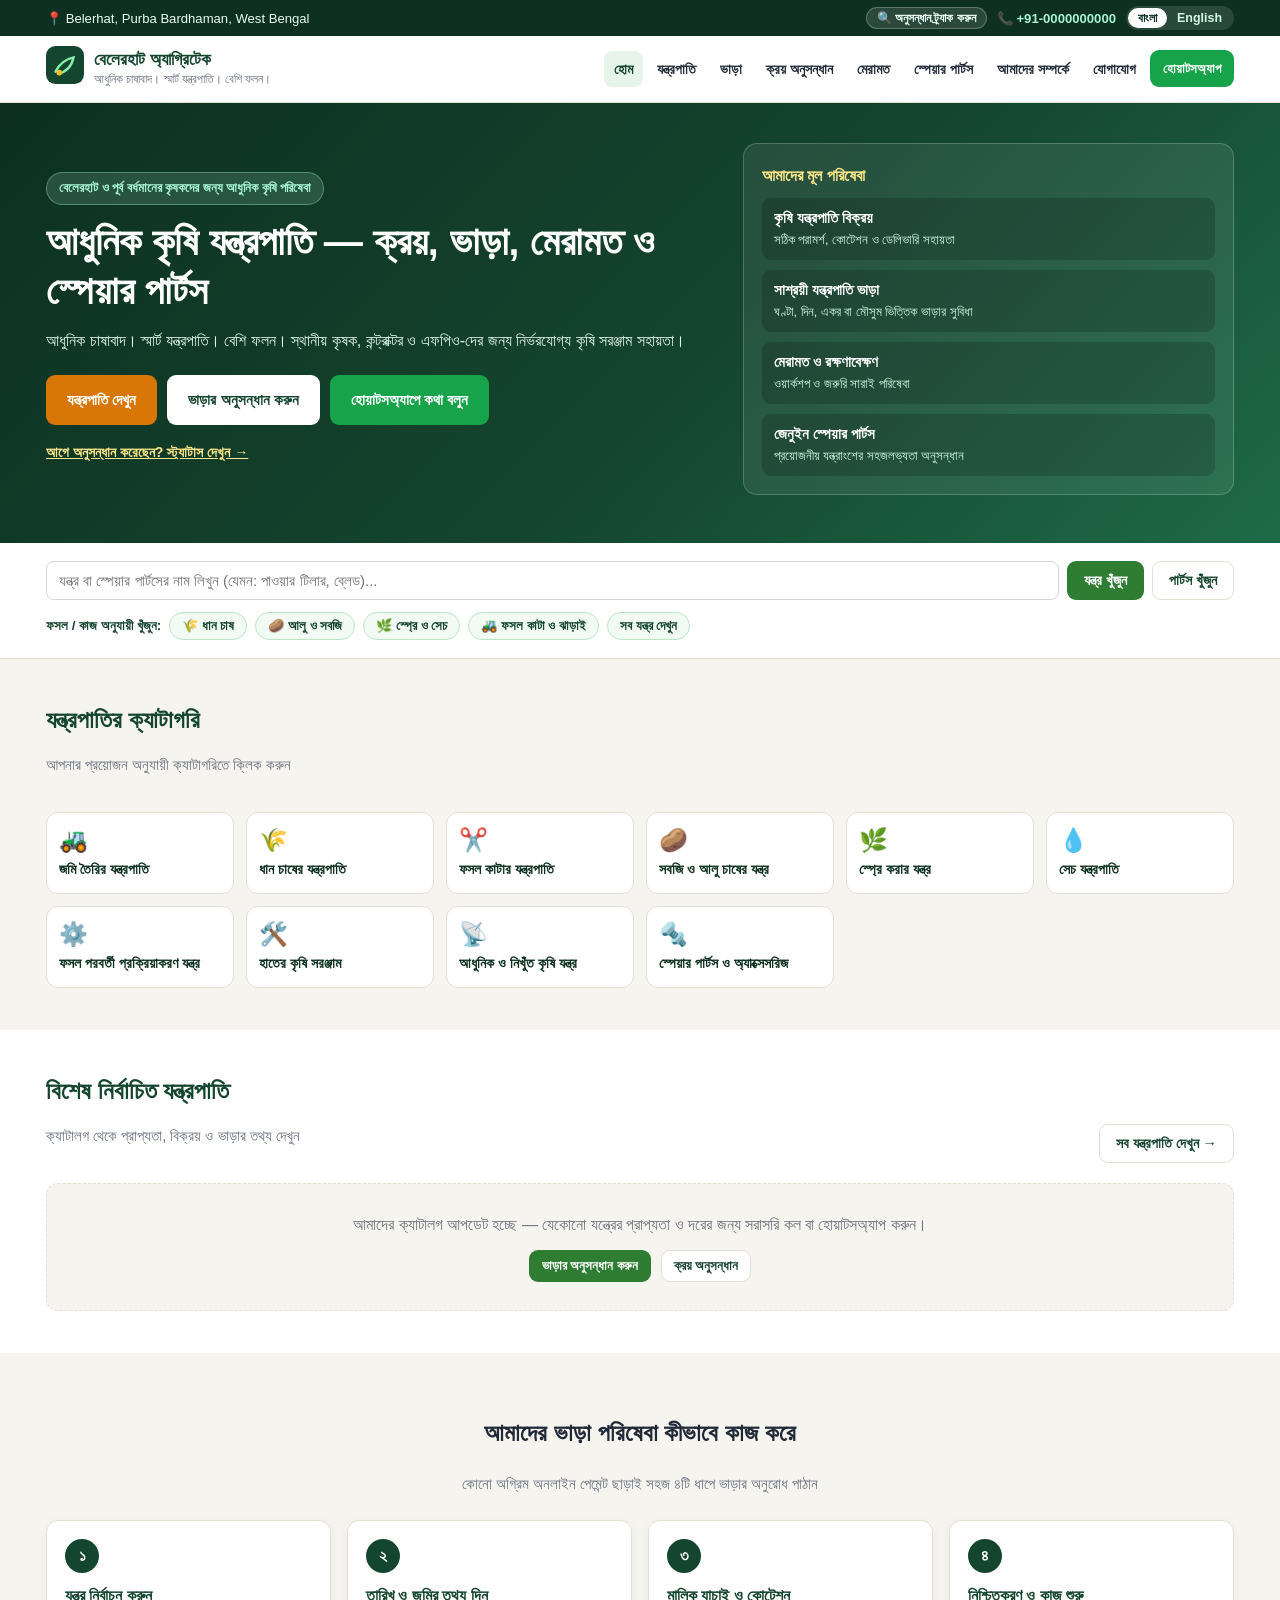
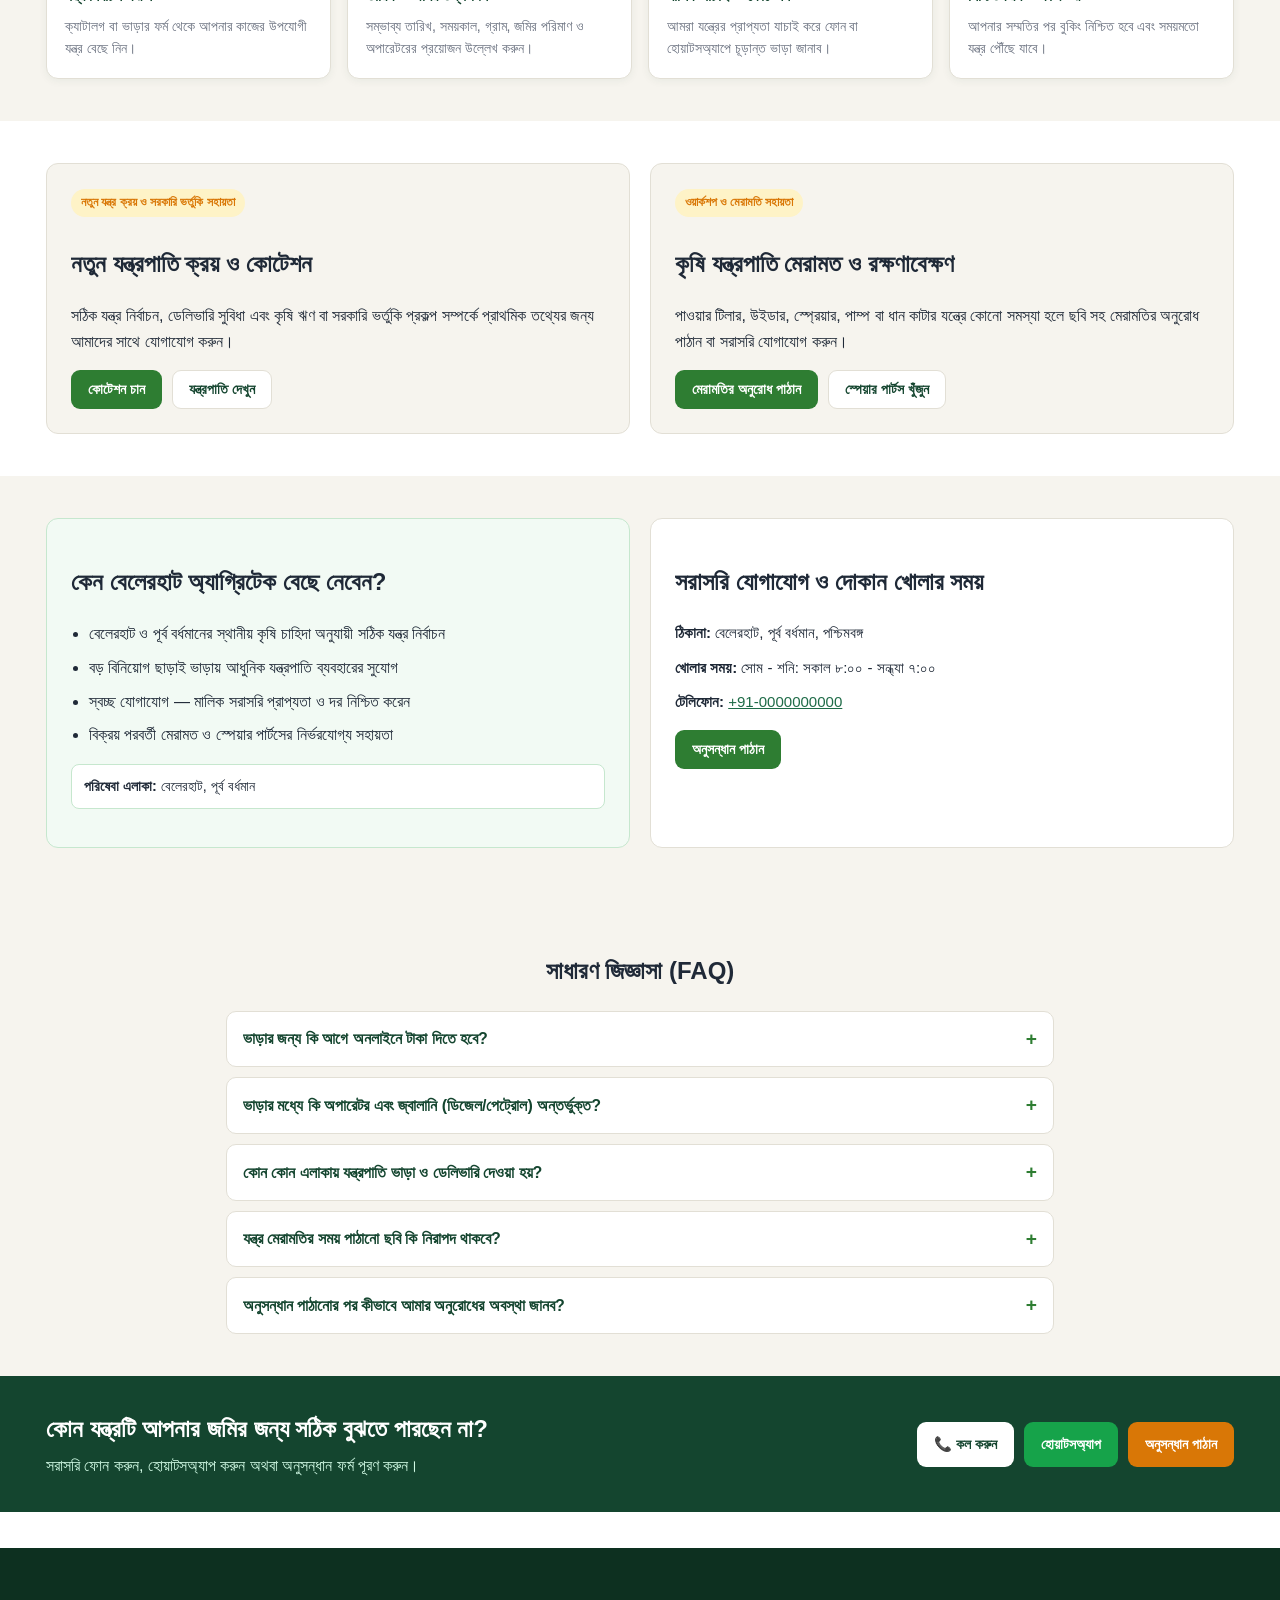
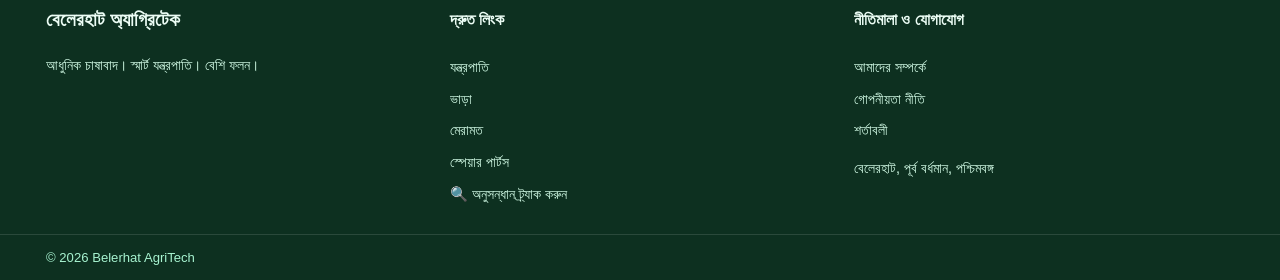
==== commit be9bfb5b: "Update index.html" ====
--- a/index.html
+++ b/index.html
@@ -1,1405 +1,3 @@
-### Update File 2 of 9: `AdminDashboard.html`
-**Deployment Project:** Google Apps Script Project #2 (Replace `AdminDashboard.html` inside the same project as `AdminApp.gs`)
-
-```html
-<!DOCTYPE html>
-<html lang="en">
-<head>
-  <meta charset="UTF-8" />
-  <title>Belerhat AgriTech — Admin Dashboard</title>
-  <style>
-    :root {
-      --green-900: #14452F;
-      --green-700: #1E6B47;
-      --green-600: #2E7D32;
-      --green-100: #E8F5E9;
-      --amber-600: #D97706;
-      --amber-100: #FEF3C7;
-      --red-600: #DC2626;
-      --red-100: #FEE2E2;
-      --blue-600: #2563EB;
-      --blue-100: #DBEAFE;
-      --bg: #F6F4EE;
-      --card: #FFFFFF;
-      --border: #E2E0D8;
-      --text: #1F2937;
-      --muted: #6B7280;
-      --radius: 10px;
-    }
-    * { box-sizing: border-box; }
-    body {
-      margin: 0;
-      font-family: -apple-system, BlinkMacSystemFont, "Segoe UI", Roboto, sans-serif;
-      background: var(--bg);
-      color: var(--text);
-      line-height: 1.45;
-    }
-    .topbar {
-      background: var(--green-900);
-      color: #fff;
-      padding: 12px 18px;
-      display: flex;
-      flex-wrap: wrap;
-      align-items: center;
-      justify-content: space-between;
-      gap: 10px;
-      position: sticky;
-      top: 0;
-      z-index: 50;
-      box-shadow: 0 2px 8px rgba(0,0,0,.15);
-    }
-    .topbar-brand h1 { margin: 0; font-size: 1.1rem; }
-    .topbar-brand small { color: #A7F3D0; font-size: 0.78rem; }
-    .topbar-actions { display: flex; flex-wrap: wrap; gap: 8px; align-items: center; }
-    .nav-tabs {
-      background: #fff;
-      border-bottom: 1px solid var(--border);
-      display: flex;
-      overflow-x: auto;
-      padding: 0 14px;
-      gap: 4px;
-    }
-    .nav-tab {
-      border: none;
-      background: transparent;
-      padding: 12px 14px;
-      font-weight: 600;
-      font-size: 0.9rem;
-      color: var(--muted);
-      cursor: pointer;
-      white-space: nowrap;
-      border-bottom: 3px solid transparent;
-    }
-    .nav-tab.active {
-      color: var(--green-900);
-      border-bottom-color: var(--green-600);
-    }
-    .container { max-width: 1280px; margin: 0 auto; padding: 16px; }
-    .section { display: none; }
-    .section.active { display: block; }
-    .alert-banner {
-      background: var(--red-100);
-      border: 1px solid #FCA5A5;
-      color: #991B1B;
-      padding: 10px 14px;
-      border-radius: 8px;
-      margin-bottom: 14px;
-      font-size: 0.88rem;
-      font-weight: 600;
-      display: none;
-    }
-    .alert-banner.warn {
-      background: var(--amber-100);
-      border-color: #FCD34D;
-      color: #92400E;
-    }
-    .alert-banner.show { display: block; }
-    .kpi-grid {
-      display: grid;
-      grid-template-columns: repeat(auto-fit, minmax(155px, 1fr));
-      gap: 12px;
-      margin-bottom: 18px;
-    }
-    .kpi-card {
-      background: var(--card);
-      border: 1px solid var(--border);
-      border-radius: var(--radius);
-      padding: 14px;
-    }
-    .kpi-label { font-size: 0.76rem; color: var(--muted); text-transform: uppercase; letter-spacing: .03em; }
-    .kpi-val { font-size: 1.55rem; font-weight: 700; color: var(--green-900); margin-top: 4px; }
-    .card {
-      background: var(--card);
-      border: 1px solid var(--border);
-      border-radius: var(--radius);
-      padding: 16px;
-      margin-bottom: 16px;
-    }
-    .card-header {
-      display: flex;
-      flex-wrap: wrap;
-      justify-content: space-between;
-      align-items: center;
-      gap: 10px;
-      margin-bottom: 12px;
-    }
-    .card-title { margin: 0; font-size: 1.05rem; color: var(--green-900); }
-    .btn {
-      border: 1px solid transparent;
-      border-radius: 7px;
-      padding: 8px 13px;
-      font-size: 0.85rem;
-      font-weight: 600;
-      cursor: pointer;
-      display: inline-flex;
-      align-items: center;
-      gap: 6px;
-      text-decoration: none;
-    }
-    .btn-primary { background: var(--green-600); color: #fff; }
-    .btn-primary:hover { background: var(--green-700); }
-    .btn-outline { background: #fff; border-color: var(--border); color: var(--text); }
-    .btn-outline:hover { background: #F9FAFB; }
-    .btn-amber { background: var(--amber-600); color: #fff; }
-    .btn-wa { background: #16A34A; color: #fff; }
-    .btn-sm { padding: 5px 9px; font-size: 0.78rem; }
-    .filters-bar {
-      display: grid;
-      grid-template-columns: repeat(auto-fit, minmax(150px, 1fr));
-      gap: 10px;
-      margin-bottom: 14px;
-    }
-    input, select, textarea {
-      width: 100%;
-      padding: 8px 10px;
-      border: 1px solid #D1D5DB;
-      border-radius: 7px;
-      font-size: 0.88rem;
-      font-family: inherit;
-      background: #fff;
-    }
-    label { display: block; font-size: 0.8rem; font-weight: 600; margin-bottom: 4px; color: #374151; }
-    .table-wrap { overflow-x: auto; }
-    table { width: 100%; border-collapse: collapse; font-size: 0.86rem; }
-    th, td { text-align: left; padding: 10px 8px; border-bottom: 1px solid var(--border); vertical-align: top; }
-    th { font-size: 0.76rem; text-transform: uppercase; color: var(--muted); background: #FAFAF7; }
-    .badge {
-      display: inline-block;
-      padding: 2px 8px;
-      border-radius: 999px;
-      font-size: 0.72rem;
-      font-weight: 700;
-      white-space: nowrap;
-    }
-    .st-NEW { background: var(--red-100); color: var(--red-600); }
-    .st-CONTACTED { background: var(--blue-100); color: var(--blue-600); }
-    .st-QUOTATION { background: var(--amber-100); color: var(--amber-600); }
-    .st-CONFIRMED, .st-COMPLETED, .st-ACTIVE, .st-AVAILABLE, .st-IN_STOCK { background: var(--green-100); color: var(--green-700); }
-    .st-CANCELLED, .st-NOT, .st-INACTIVE, .st-OUT_OF_STOCK { background: #F3F4F6; color: #4B5563; }
-    .inline-select { padding: 4px 6px; font-size: 0.78rem; width: auto; min-width: 120px; }
-    .modal-backdrop {
-      display: none;
-      position: fixed;
-      inset: 0;
-      background: rgba(0,0,0,.55);
-      z-index: 100;
-      padding: 16px;
-      overflow-y: auto;
-    }
-    .modal-backdrop.open { display: flex; justify-content: center; align-items: flex-start; }
-    .modal {
-      background: #fff;
-      width: 100%;
-      max-width: 760px;
-      border-radius: 12px;
-      padding: 18px;
-      margin: 20px auto;
-      box-shadow: 0 15px 40px rgba(0,0,0,.25);
-    }
-    .modal-head {
-      display: flex;
-      justify-content: space-between;
-      align-items: center;
-      border-bottom: 1px solid var(--border);
-      padding-bottom: 10px;
-      margin-bottom: 14px;
-    }
-    .grid-2 { display: grid; grid-template-columns: repeat(auto-fit, minmax(220px, 1fr)); gap: 12px; }
-    .check-row { display: flex; align-items: center; gap: 8px; margin-top: 6px; }
-    .check-row input { width: auto; }
-    .thumb-row { display: flex; flex-wrap: wrap; gap: 8px; margin-top: 8px; }
-    .thumb-box { position: relative; width: 84px; height: 84px; border: 1px solid var(--border); border-radius: 6px; overflow: hidden; }
-    .thumb-box img { width: 100%; height: 100%; object-fit: cover; }
-    .thumb-del {
-      position: absolute; top: 2px; right: 2px; background: rgba(0,0,0,.7); color: #fff;
-      border: none; border-radius: 50%; width: 20px; height: 20px; cursor: pointer; font-size: 12px;
-    }
-    .toast {
-      position: fixed; bottom: 18px; right: 18px; background: #111827; color: #fff;
-      padding: 10px 16px; border-radius: 8px; font-size: 0.88rem; z-index: 200; display: none;
-    }
-    .toast.show { display: block; }
-    .log-item { border-left: 3px solid var(--green-600); padding: 6px 10px; margin-bottom: 8px; background: #FAFAF7; font-size: 0.82rem; }
-    .muted { color: var(--muted); font-size: 0.82rem; }
-    .quote-sheet {
-      border: 1px solid #D1D5DB;
-      border-radius: 8px;
-      padding: 18px;
-      background: #fff;
-    }
-    @media print {
-      body * { visibility: hidden; }
-      #quotePrintModal, #quotePrintModal * { visibility: visible; }
-      #quotePrintModal { position: absolute; inset: 0; background: #fff; padding: 0; }
-      .no-print { display: none !important; }
-    }
-  </style>
-</head>
-<body>
-
-<header class="topbar">
-  <div class="topbar-brand">
-    <h1>Belerhat AgriTech — Owner Admin</h1>
-    <small id="adminIdentity">Authenticating Google Account...</small>
-  </div>
-  <div class="topbar-actions">
-    <button class="btn btn-outline btn-sm" onclick="loadDashboard(false)">↻ Refresh</button>
-    <a id="sheetLink" href="#" target="_blank" class="btn btn-outline btn-sm">Open Google Sheet</a>
-  </div>
-</header>
-
-<nav class="nav-tabs">
-  <button class="nav-tab active" onclick="switchTab('overview', this)">Overview</button>
-  <button class="nav-tab" onclick="switchTab('enquiries', this)">Enquiries <span id="newBadge"></span></button>
-  <button class="nav-tab" onclick="switchTab('schedule', this)">Rental Schedule</button>
-  <button class="nav-tab" onclick="switchTab('equipment', this)">Equipment &amp; Rates</button>
-  <button class="nav-tab" onclick="switchTab('parts', this)">Spare Parts</button>
-  <button class="nav-tab" onclick="switchTab('customers', this)">Customers</button>
-  <button class="nav-tab" onclick="switchTab('settings', this)">Settings &amp; Backup</button>
-</nav>
-
-<main class="container">
-  <div id="quotaAlertBanner" class="alert-banner"></div>
-
-  <!-- OVERVIEW -->
-  <section id="sec-overview" class="section active">
-    <div class="kpi-grid" id="kpiGrid"></div>
-    <div class="card">
-      <div class="card-header">
-        <h2 class="card-title">New Enquiries Requiring Action</h2>
-        <button class="btn btn-outline btn-sm" onclick="switchTab('enquiries', document.querySelectorAll('.nav-tab')[1])">View All Enquiries →</button>
-      </div>
-      <div class="table-wrap" id="overviewNewList">Loading...</div>
-    </div>
-  </section>
-
-  <!-- ENQUIRIES -->
-  <section id="sec-enquiries" class="section">
-    <div class="card">
-      <div class="card-header">
-        <h2 class="card-title">Enquiry Hub</h2>
-        <div style="display:flex;flex-wrap:wrap;gap:8px;align-items:center;">
-          <button id="btnLoadArchived" class="btn btn-outline btn-sm" onclick="loadDashboard(true)">Load Archived (&gt;90d)</button>
-          <button class="btn btn-primary btn-sm" onclick="exportFilteredCsv()">⬇ Export Filtered CSV</button>
-        </div>
-      </div>
-      <div class="filters-bar">
-        <div>
-          <label>Type</label>
-          <select id="fType" onchange="renderEnquiries()">
-            <option value="ALL">All Types</option>
-            <option value="RENTAL">Rental Enquiries</option>
-            <option value="SALES">Sales / Contact</option>
-            <option value="SERVICE">Repair &amp; Maintenance</option>
-            <option value="SPARE_PART">Spare Part Enquiries</option>
-          </select>
-        </div>
-        <div>
-          <label>Status</label>
-          <select id="fStatus" onchange="renderEnquiries()">
-            <option value="ALL">All Statuses</option>
-            <option value="NEW">NEW</option>
-            <option value="CONTACTED">CONTACTED</option>
-            <option value="QUOTATION SENT">QUOTATION SENT</option>
-            <option value="CONFIRMED">CONFIRMED</option>
-            <option value="COMPLETED">COMPLETED</option>
-            <option value="CANCELLED">CANCELLED</option>
-            <option value="NOT INTERESTED">NOT INTERESTED</option>
-          </select>
-        </div>
-        <div>
-          <label>From Date</label>
-          <input type="date" id="fFrom" onchange="renderEnquiries()" />
-        </div>
-        <div>
-          <label>To Date</label>
-          <input type="date" id="fTo" onchange="renderEnquiries()" />
-        </div>
-        <div>
-          <label>Location / Village</label>
-          <input type="text" id="fLocation" placeholder="Filter village..." oninput="renderEnquiries()" />
-        </div>
-        <div>
-          <label>Search</label>
-          <input type="text" id="fSearch" placeholder="ID, Name, Phone, Item..." oninput="renderEnquiries()" />
-        </div>
-      </div>
-      <div class="table-wrap" id="enquiriesTableWrap">Loading...</div>
-    </div>
-  </section>
-
-  <!-- RENTAL SCHEDULE -->
-  <section id="sec-schedule" class="section">
-    <div class="card">
-      <div class="card-header">
-        <h2 class="card-title">Confirmed &amp; Quoted Rental Schedule (Conflict Prevention)</h2>
-        <select id="schedEqFilter" style="max-width:260px;" onchange="renderSchedule()">
-          <option value="ALL">All Rental Equipment</option>
-        </select>
-      </div>
-      <p class="muted">Use this schedule to verify machine availability before confirming new rental dates.</p>
-      <div class="table-wrap" id="scheduleTableWrap">Loading...</div>
-    </div>
-  </section>
-
-  <!-- EQUIPMENT -->
-  <section id="sec-equipment" class="section">
-    <div class="card">
-      <div class="card-header">
-        <h2 class="card-title">Machinery &amp; Equipment Catalogue</h2>
-        <button class="btn btn-primary" onclick="openEquipmentModal(null)">+ Add Equipment</button>
-      </div>
-      <div class="table-wrap" id="equipmentTableWrap">Loading...</div>
-    </div>
-  </section>
-
-  <!-- SPARE PARTS -->
-  <section id="sec-parts" class="section">
-    <div class="card">
-      <div class="card-header">
-        <h2 class="card-title">Spare Parts &amp; Accessories</h2>
-        <button class="btn btn-primary" onclick="openPartModal(null)">+ Add Spare Part</button>
-      </div>
-      <div class="table-wrap" id="partsTableWrap">Loading...</div>
-    </div>
-  </section>
-
-  <!-- CUSTOMERS -->
-  <section id="sec-customers" class="section">
-    <div class="card">
-      <div class="card-header">
-        <h2 class="card-title">Customers Directory</h2>
-        <input type="text" id="custSearch" style="max-width:260px;" placeholder="Search name, phone, village..." oninput="renderCustomers()" />
-      </div>
-      <div class="table-wrap" id="customersTableWrap">Loading...</div>
-    </div>
-  </section>
-
-  <!-- SETTINGS & BACKUP -->
-  <section id="sec-settings" class="section">
-    <div class="card">
-      <div class="card-header">
-        <h2 class="card-title">Quick Photo Uploader for Homepage Hero &amp; Workshop</h2>
-      </div>
-      <div class="grid-2">
-        <div>
-          <label>Upload Homepage Hero Machinery Photo (auto-fills hero_image_url)</label>
-          <input type="file" accept="image/jpeg,image/png,image/webp" onchange="handleSettingPhotoUpload(this, 'hero_image_url')" />
-        </div>
-        <div>
-          <label>Upload Repair Workshop Photo (auto-fills workshop_image_url)</label>
-          <input type="file" accept="image/jpeg,image/png,image/webp" onchange="handleSettingPhotoUpload(this, 'workshop_image_url')" />
-        </div>
-      </div>
-    </div>
-
-    <div class="card">
-      <div class="card-header">
-        <h2 class="card-title">Verified Customer Testimonials (Real Feedback Only)</h2>
-        <button class="btn btn-outline btn-sm" onclick="addTestimonialRow()">+ Add Verified Testimonial</button>
-      </div>
-      <p class="muted">Add only real, verified customer quotes. Leave empty to hide testimonials until you collect real feedback.</p>
-      <div id="testimonialsEditorList"></div>
-    </div>
-
-    <div class="card">
-      <div class="card-header">
-        <h2 class="card-title">Business Configuration (No Code Edits Needed)</h2>
-        <button class="btn btn-primary" onclick="saveAllSettings()">Save All Settings</button>
-      </div>
-      <div id="settingsGrid" class="grid-2">Loading...</div>
-    </div>
-    <div class="card">
-      <h2 class="card-title">Database Maintenance &amp; Backups</h2>
-      <p class="muted">Verify 11-sheet schema columns or trigger an immediate private Google Drive backup.</p>
-      <div style="display:flex;flex-wrap:wrap;gap:10px;margin-top:10px;">
-        <button class="btn btn-outline" onclick="runInitCheck()">Verify / Upgrade 11-Sheet Schema</button>
-        <button class="btn btn-amber" onclick="runBackupNow()">Create Immediate Drive Backup</button>
-        <button class="btn btn-outline" onclick="enableWeeklyTrigger()">Enable Weekly Sunday Backup Trigger</button>
-      </div>
-    </div>
-  </section>
-</main>
-
-<!-- ENQUIRY MODAL -->
-<div id="enquiryModal" class="modal-backdrop">
-  <div class="modal">
-    <div class="modal-head">
-      <h3 style="margin:0;" id="enqModalTitle">Enquiry Details</h3>
-      <button class="btn btn-outline btn-sm" onclick="closeModal('enquiryModal')">✕</button>
-    </div>
-    <div id="rentalConflictBanner" class="alert-banner warn"></div>
-    <div id="enqDetailsBody"></div>
-    <div id="privatePhotoArea" style="margin:10px 0;"></div>
-    <hr style="border:none;border-top:1px solid var(--border);margin:14px 0;">
-    <div class="grid-2">
-      <div>
-        <label>Status</label>
-        <select id="editEnqStatus" onchange="refreshEnqWaAndConflict()">
-          <option value="NEW">NEW</option>
-          <option value="CONTACTED">CONTACTED</option>
-          <option value="QUOTATION SENT">QUOTATION SENT</option>
-          <option value="CONFIRMED">CONFIRMED</option>
-          <option value="COMPLETED">COMPLETED</option>
-          <option value="CANCELLED">CANCELLED</option>
-          <option value="NOT INTERESTED">NOT INTERESTED</option>
-        </select>
-      </div>
-      <div>
-        <label>Quoted / Final Amount (₹)</label>
-        <input type="number" id="editEnqQuote" placeholder="Optional ₹ amount" oninput="refreshEnqWaAndConflict()" />
-      </div>
-    </div>
-    <div style="margin-top:10px;">
-      <label>Internal Admin Notes</label>
-      <textarea id="editEnqNotes" rows="3"></textarea>
-    </div>
-    <div style="margin-top:10px;">
-      <label>Activity Log Note (Optional)</label>
-      <input type="text" id="editEnqLogNote" placeholder="e.g., Called farmer, confirmed morning delivery" />
-    </div>
-    <div style="display:flex;flex-wrap:wrap;gap:8px;justify-content:space-between;margin-top:14px;">
-      <div style="display:flex;flex-wrap:wrap;gap:8px;">
-        <a id="enqWaBtn" href="#" target="_blank" class="btn btn-wa">WhatsApp Quote</a>
-        <button type="button" class="btn btn-outline" onclick="openPrintableQuote()">🖨️ Quotation / Slip</button>
-      </div>
-      <button class="btn btn-primary" onclick="saveEnquiryChanges()">Save Enquiry Update</button>
-    </div>
-    <div style="margin-top:16px;">
-      <h4 style="margin:0 0 8px 0;">Activity History</h4>
-      <div id="enqActivityLog">Loading...</div>
-    </div>
-  </div>
-</div>
-
-<!-- PRINTABLE QUOTATION / RENTAL SLIP MODAL -->
-<div id="quotePrintModal" class="modal-backdrop">
-  <div class="modal">
-    <div class="modal-head no-print">
-      <h3 style="margin:0;">Quotation / Booking Summary</h3>
-      <button class="btn btn-outline btn-sm" onclick="closeModal('quotePrintModal')">✕</button>
-    </div>
-    <div id="quotePrintBody" class="quote-sheet"></div>
-    <div class="no-print" style="display:flex;justify-content:flex-end;gap:8px;margin-top:14px;">
-      <button class="btn btn-outline" onclick="closeModal('quotePrintModal')">Close</button>
-      <button class="btn btn-primary" onclick="window.print()">🖨️ Print / Save as PDF</button>
-    </div>
-  </div>
-</div>
-
-<!-- EQUIPMENT MODAL -->
-<div id="equipmentModal" class="modal-backdrop">
-  <div class="modal">
-    <div class="modal-head">
-      <h3 style="margin:0;" id="eqModalTitle">Add Equipment</h3>
-      <button class="btn btn-outline btn-sm" onclick="closeModal('equipmentModal')">✕</button>
-    </div>
-    <input type="hidden" id="eqId" />
-    <div class="grid-2">
-      <div><label>Equipment Name (English)*</label><input id="eqName" /></div>
-      <div><label>Equipment Name (Bengali - Optional)</label><input id="eqNameBn" placeholder="Leave blank to use English name" /></div>
-      <div><label>Category*</label><select id="eqCat"></select></div>
-      <div><label>Availability Status</label>
-        <select id="eqAvail">
-          <option value="AVAILABLE">AVAILABLE</option>
-          <option value="LIMITED">LIMITED</option>
-          <option value="ON_REQUEST">ON_REQUEST</option>
-          <option value="OUT_OF_STOCK">OUT_OF_STOCK</option>
-          <option value="MAINTENANCE">MAINTENANCE</option>
-        </select>
-      </div>
-      <div><label>Brand</label><input id="eqBrand" /></div>
-      <div><label>Model</label><input id="eqModel" /></div>
-      <div><label>Sale Price (₹ - Optional)</label><input type="number" id="eqSalePrice" /></div>
-      <div><label>Record Status</label>
-        <select id="eqRecordStatus"><option value="ACTIVE">ACTIVE</option><option value="INACTIVE">INACTIVE</option></select>
-      </div>
-    </div>
-    <div class="grid-2" style="margin-top:8px;">
-      <label class="check-row"><input type="checkbox" id="eqForSale" /> Available for Sale</label>
-      <label class="check-row"><input type="checkbox" id="eqForRent" /> Available for Rent</label>
-      <label class="check-row"><input type="checkbox" id="eqShowPrice" /> Show Sale Price Publicly</label>
-      <label class="check-row"><input type="checkbox" id="eqFeatured" /> Feature on Homepage</label>
-    </div>
-    <div class="grid-2" style="margin-top:10px;">
-      <div><label>Description (English)</label><textarea id="eqDesc" rows="2"></textarea></div>
-      <div><label>Description (Bengali - Optional)</label><textarea id="eqDescBn" rows="2"></textarea></div>
-      <div><label>Key Specifications (English, one per line)</label><textarea id="eqSpecs" rows="3" placeholder="Engine: 7 HP Diesel"></textarea></div>
-      <div><label>Specifications (Bengali - Optional)</label><textarea id="eqSpecsBn" rows="3" placeholder="ইঞ্জিন: ৭ এইচপি ডিজেল"></textarea></div>
-      <div><label>Suitable Applications (English)</label><input id="eqApps" placeholder="Paddy puddling, vegetable beds" /></div>
-      <div><label>Suitable Applications (Bengali - Optional)</label><input id="eqAppsBn" placeholder="ধান জমি চাষ, সবজি চাষ" /></div>
-    </div>
-    <div style="margin-top:10px;">
-      <label>Crop / Season Tags (Comma-separated: PADDY, POTATO, VEGETABLE, SPRAYING, HARVEST)</label>
-      <input id="eqCropTags" placeholder="PADDY, POTATO, VEGETABLE" />
-    </div>
-    <div style="margin-top:10px;">
-      <label>Product Photos (Auto-compressed in browser &amp; uploaded to Public Drive Folder)</label>
-      <input type="file" accept="image/jpeg,image/png,image/webp" onchange="handleCatalogUpload(this, 'eq')" />
-      <div id="eqThumbs" class="thumb-row"></div>
-      <input type="hidden" id="eqImageUrls" />
-    </div>
-    <div style="display:flex;justify-content:flex-end;gap:8px;margin-top:14px;">
-      <button class="btn btn-outline" onclick="closeModal('equipmentModal')">Cancel</button>
-      <button class="btn btn-primary" onclick="submitEquipment()">Save Equipment</button>
-    </div>
-  </div>
-</div>
-
-<!-- RENTAL RATES MODAL -->
-<div id="ratesModal" class="modal-backdrop">
-  <div class="modal">
-    <div class="modal-head">
-      <h3 style="margin:0;" id="ratesModalTitle">Manage Rental Rates</h3>
-      <button class="btn btn-outline btn-sm" onclick="closeModal('ratesModal')">✕</button>
-    </div>
-    <input type="hidden" id="ratesEqId" />
-    <div id="ratesRowsContainer"></div>
-    <button class="btn btn-outline btn-sm" style="margin-top:8px;" onclick="addRateRow()">+ Add Rate Tier</button>
-    <div style="display:flex;justify-content:flex-end;gap:8px;margin-top:14px;">
-      <button class="btn btn-outline" onclick="closeModal('ratesModal')">Cancel</button>
-      <button class="btn btn-primary" onclick="submitRentalRates()">Save Rental Rates</button>
-    </div>
-  </div>
-</div>
-
-<!-- SPARE PART MODAL -->
-<div id="partModal" class="modal-backdrop">
-  <div class="modal">
-    <div class="modal-head">
-      <h3 style="margin:0;" id="partModalTitle">Add Spare Part</h3>
-      <button class="btn btn-outline btn-sm" onclick="closeModal('partModal')">✕</button>
-    </div>
-    <input type="hidden" id="partId" />
-    <div class="grid-2">
-      <div><label>Part Name (English)*</label><input id="partName" /></div>
-      <div><label>Part Name (Bengali - Optional)</label><input id="partNameBn" /></div>
-      <div><label>Part Code / SKU</label><input id="partCode" /></div>
-      <div><label>Category</label><select id="partCat"></select></div>
-      <div><label>Compatible Machine</label><input id="partMachine" placeholder="e.g., Power Tiller" /></div>
-      <div><label>Brand / Model</label><input id="partBrandModel" /></div>
-      <div><label>Price (₹ - Optional)</label><input type="number" id="partPrice" /></div>
-      <div><label>Availability</label>
-        <select id="partAvail">
-          <option value="IN_STOCK">IN_STOCK</option>
-          <option value="ON_ORDER">ON_ORDER</option>
-          <option value="OUT_OF_STOCK">OUT_OF_STOCK</option>
-        </select>
-      </div>
-      <div><label>Record Status</label>
-        <select id="partRecordStatus"><option value="ACTIVE">ACTIVE</option><option value="INACTIVE">INACTIVE</option></select>
-      </div>
-      <div style="display:flex;align-items:end;"><label class="check-row"><input type="checkbox" id="partShowPrice" /> Show Price Publicly</label></div>
-    </div>
-    <div style="margin-top:10px;"><label>Description</label><textarea id="partDesc" rows="2"></textarea></div>
-    <div style="margin-top:10px;">
-      <label>Part Image (Auto-compressed before upload)</label>
-      <input type="file" accept="image/jpeg,image/png,image/webp" onchange="handleCatalogUpload(this, 'part')" />
-      <input id="partImageUrl" placeholder="Image URL (auto-filled on upload)" style="margin-top:6px;" />
-    </div>
-    <div style="display:flex;justify-content:flex-end;gap:8px;margin-top:14px;">
-      <button class="btn btn-outline" onclick="closeModal('partModal')">Cancel</button>
-      <button class="btn btn-primary" onclick="submitSparePart()">Save Spare Part</button>
-    </div>
-  </div>
-</div>
-
-<!-- CUSTOMER MODAL -->
-<div id="customerModal" class="modal-backdrop">
-  <div class="modal">
-    <div class="modal-head">
-      <h3 style="margin:0;" id="custModalTitle">Edit Customer</h3>
-      <button class="btn btn-outline btn-sm" onclick="closeModal('customerModal')">✕</button>
-    </div>
-    <input type="hidden" id="editCustId" />
-    <div class="grid-2">
-      <div><label>Full Name</label><input id="editCustName" /></div>
-      <div><label>Customer Type</label>
-        <select id="editCustType">
-          <option value="FARMER">FARMER</option>
-          <option value="CONTRACTOR">CONTRACTOR</option>
-          <option value="FPO">FPO</option>
-          <option value="BUSINESS">BUSINESS</option>
-          <option value="OTHER">OTHER</option>
-        </select>
-      </div>
-      <div style="grid-column:1/-1;"><label>Village / Location</label><input id="editCustVillage" /></div>
-    </div>
-    <div style="margin-top:10px;"><label>Notes</label><textarea id="editCustNotes" rows="3"></textarea></div>
-    <div style="display:flex;justify-content:flex-end;gap:8px;margin-top:14px;">
-      <button class="btn btn-outline" onclick="closeModal('customerModal')">Cancel</button>
-      <button class="btn btn-primary" onclick="submitCustomerUpdate()">Save Customer</button>
-    </div>
-  </div>
-</div>
-
-<div id="toast" class="toast"></div>
-
-<script>
-  let STATE = {
-    stats: {}, categories: [], equipment: [], rentalRates: [],
-    spareParts: [], enquiries: [], rentalSchedule: [], customers: [], settings: [],
-    remainingEmailQuota: -1, emailQuotaStatus: 'OK', archivedHiddenCount: 0,
-    currentEnquiry: null
-  };
-
-  window.addEventListener('DOMContentLoaded', function () { loadDashboard(false); });
-
-  function loadDashboard(includeArchived) {
-    toast('Loading dashboard data...');
-    google.script.run
-      .withSuccessHandler(function (res) {
-        if (!res || !res.ok) return toast('Failed to load dashboard.');
-        STATE = Object.assign(STATE, res);
-        document.getElementById('adminIdentity').textContent = 'Signed in: ' + (res.adminEmail || 'Owner');
-        document.getElementById('sheetLink').href = res.spreadsheetUrl || '#';
-        const archBtn = document.getElementById('btnLoadArchived');
-        if (archBtn) {
-          archBtn.textContent = includeArchived
-            ? 'Showing All History'
-            : ('Load Archived (' + (res.archivedHiddenCount || 0) + ' hidden >90d)');
-        }
-        renderQuotaBanner();
-        renderAll();
-        toast('Dashboard updated');
-      })
-      .withFailureHandler(function (err) {
-        toast('Auth/Load error: ' + err.message);
-      })
-      .getAdminBootstrap({ includeArchived: Boolean(includeArchived) });
-  }
-
-  function renderQuotaBanner() {
-    const banner = document.getElementById('quotaAlertBanner');
-    const qStatus = String(STATE.emailQuotaStatus || 'OK');
-    const rem = Number(STATE.remainingEmailQuota);
-    if (qStatus.indexOf('QUOTA') !== -1 || qStatus.indexOf('ERROR') !== -1 || (rem >= 0 && rem < 10)) {
-      banner.className = 'alert-banner show';
-      banner.textContent = '⚠️ Email Alert Notice: ' + qStatus + (rem >= 0 ? ' (Remaining daily Gmail quota: ' + rem + ')' : '') + '. Check Enquiries tab directly so no customer lead is missed.';
-    } else {
-      banner.className = 'alert-banner';
-      banner.textContent = '';
-    }
-  }
-
-  function renderAll() {
-    renderOverview();
-    renderEnquiries();
-    renderSchedule();
-    renderEquipment();
-    renderSpareParts();
-    renderCustomers();
-    renderSettings();
-  }
-
-  function switchTab(id, btn) {
-    document.querySelectorAll('.section').forEach(s => s.classList.remove('active'));
-    document.querySelectorAll('.nav-tab').forEach(b => b.classList.remove('active'));
-    document.getElementById('sec-' + id).classList.add('active');
-    if (btn) btn.classList.add('active');
-  }
-
-  function renderOverview() {
-    const s = STATE.stats || {};
-    document.getElementById('newBadge').textContent = s.newEnquiries ? ' (' + s.newEnquiries + ')' : '';
-    const remTxt = STATE.remainingEmailQuota >= 0 ? STATE.remainingEmailQuota : 'N/A';
-    const kpis = [
-      ['New Enquiries', s.newEnquiries || 0],
-      ['Today Enquiries', s.todayEnquiries || 0],
-      ['Confirmed Rentals/Jobs', s.confirmedEnquiries || 0],
-      ['Completed Jobs', s.completedEnquiries || 0],
-      ['Active Machines', s.activeEquipment || 0],
-      ['Active Spare Parts', s.activeSpareParts || 0],
-      ['Total Customers', s.totalCustomers || 0],
-      ['Email Alerts Left Today', remTxt]
-    ];
-    document.getElementById('kpiGrid').innerHTML = kpis.map(k =>
-      '<div class="kpi-card"><div class="kpi-label">' + esc(k[0]) + '</div><div class="kpi-val">' + esc(k[1]) + '</div></div>'
-    ).join('');
-
-    const newItems = (STATE.enquiries || []).filter(e => String(e.Status).toUpperCase() === 'NEW').slice(0, 15);
-    document.getElementById('overviewNewList').innerHTML = newItems.length ? buildEnquiriesTableHtml(newItems) : '<p class="muted">No NEW enquiries pending. Great job!</p>';
-  }
-
-  function getFilteredEnquiries() {
-    const t = document.getElementById('fType').value;
-    const st = document.getElementById('fStatus').value;
-    const from = document.getElementById('fFrom').value;
-    const to = document.getElementById('fTo').value;
-    const loc = document.getElementById('fLocation').value.toLowerCase().trim();
-    const q = document.getElementById('fSearch').value.toLowerCase().trim();
-
-    return (STATE.enquiries || []).filter(e => {
-      if (t !== 'ALL' && e._source !== t) return false;
-      if (st !== 'ALL' && String(e.Status).toUpperCase() !== st) return false;
-      const dateStr = String(e.Created_At || '').slice(0, 10);
-      if (from && dateStr < from) return false;
-      if (to && dateStr > to) return false;
-      if (loc && !String(e.Village_Location || '').toLowerCase().includes(loc)) return false;
-      if (q) {
-        const hay = [e.Enquiry_ID, e.Customer_Name, e.Phone, e._title, e.Village_Location].join(' ').toLowerCase();
-        if (!hay.includes(q)) return false;
-      }
-      return true;
-    });
-  }
-
-  function renderEnquiries() {
-    const list = getFilteredEnquiries();
-    document.getElementById('enquiriesTableWrap').innerHTML = list.length
-      ? buildEnquiriesTableHtml(list)
-      : '<p class="muted">No enquiries match these filters.</p>';
-  }
-
-  function buildEnquiriesTableHtml(list) {
-    return '<table><thead><tr><th>Ref ID</th><th>Type</th><th>Item / Request</th><th>Customer</th><th>Location</th><th>Status</th><th>Actions</th></tr></thead><tbody>' +
-      list.map(e => {
-        const phone = cleanPhone(e.Phone);
-        const stCls = 'st-' + String(e.Status || 'NEW').split(' ')[0];
-        return '<tr>' +
-          '<td><strong>' + esc(e.Enquiry_ID) + '</strong><br><span class="muted">' + esc(String(e.Created_At || '').slice(0, 10)) + '</span></td>' +
-          '<td>' + esc(e._subType) + (e.Preferred_Date ? '<br><span class="muted">Date: ' + esc(String(e.Preferred_Date).slice(0, 10)) + '</span>' : '') + '</td>' +
-          '<td>' + esc(e._title) + (e.Quoted_Amount ? '<br><span class="muted">Quote: ₹' + esc(e.Quoted_Amount) + '</span>' : '') + '</td>' +
-          '<td>' + esc(e.Customer_Name) + '<br><a href="tel:+91' + esc(phone) + '">+91 ' + esc(phone) + '</a></td>' +
-          '<td>' + esc(e.Village_Location || '-') + '</td>' +
-          '<td><span class="badge ' + stCls + '">' + esc(e.Status) + '</span></td>' +
-          '<td>' +
-            '<button class="btn btn-outline btn-sm" onclick="openEnquiryModal(\'' + escAttr(e.Enquiry_ID) + '\')">Manage</button> ' +
-            '<a class="btn btn-wa btn-sm" target="_blank" href="' + buildWaHref(phone, 'Hello ' + e.Customer_Name + ', regarding your Belerhat AgriTech enquiry ' + e.Enquiry_ID + ': ') + '">WA</a>' +
-          '</td>' +
-        '</tr>';
-      }).join('') +
-      '</tbody></table>';
-  }
-
-  function renderSchedule() {
-    const sel = document.getElementById('schedEqFilter');
-    const prev = sel.value;
-    sel.innerHTML = '<option value="ALL">All Rental Equipment</option>' +
-      (STATE.equipment || []).filter(e => String(e.For_Rent) === 'TRUE').map(e =>
-        '<option value="' + escAttr(e.Equipment_ID) + '">' + esc(e.Name) + '</option>'
-      ).join('');
-    if (prev) sel.value = prev;
-
-    const filterEq = sel.value;
-    const rows = (STATE.rentalSchedule || []).filter(r => filterEq === 'ALL' || r.equipmentId === filterEq);
-    if (!rows.length) {
-      document.getElementById('scheduleTableWrap').innerHTML = '<p class="muted">No upcoming CONFIRMED or QUOTATION SENT rentals scheduled.</p>';
-      return;
-    }
-    document.getElementById('scheduleTableWrap').innerHTML =
-      '<table><thead><tr><th>Dates</th><th>Equipment</th><th>Duration</th><th>Customer &amp; Village</th><th>Status</th><th>Action</th></tr></thead><tbody>' +
-      rows.map(r => {
-        const stCls = 'st-' + String(r.status).split(' ')[0];
-        return '<tr>' +
-          '<td><strong>' + esc(r.startDate) + (r.endDate !== r.startDate ? ' → ' + esc(r.endDate) : '') + '</strong></td>' +
-          '<td>' + esc(r.equipmentName) + '<br><span class="muted">' + esc(r.enquiryId) + '</span></td>' +
-          '<td>' + esc(r.durationLabel) + '</td>' +
-          '<td>' + esc(r.customerName) + ' (' + esc(r.village) + ')</td>' +
-          '<td><span class="badge ' + stCls + '">' + esc(r.status) + '</span></td>' +
-          '<td><button class="btn btn-outline btn-sm" onclick="openEnquiryModal(\'' + escAttr(r.enquiryId) + '\')">Open</button></td>' +
-        '</tr>';
-      }).join('') + '</tbody></table>';
-  }
-
-  function openEnquiryModal(enquiryId) {
-    const enq = (STATE.enquiries || []).find(e => e.Enquiry_ID === enquiryId);
-    if (!enq) return;
-    STATE.currentEnquiry = enq;
-    document.getElementById('enqModalTitle').textContent = enq.Enquiry_ID + ' (' + enq._source + ')';
-
-    const skip = { _source: 1, _title: 1, _subType: 1, Admin_Notes: 1, Quoted_Amount: 1, Status: 1 };
-    const detailsHtml = '<div class="grid-2">' + Object.keys(enq).filter(k => !skip[k] && enq[k] !== '').map(k =>
-      '<div><span class="muted">' + esc(k.replace(/_/g, ' ')) + ':</span><br><strong>' + esc(enq[k]) + '</strong></div>'
-    ).join('') + '</div>';
-    document.getElementById('enqDetailsBody').innerHTML = detailsHtml;
-
-    const photoArea = document.getElementById('privatePhotoArea');
-    if (enq._source === 'SERVICE' && enq.Private_Image_File_ID) {
-      photoArea.innerHTML = '<button class="btn btn-amber btn-sm" onclick="loadPrivatePhoto(\'' + escAttr(enq.Private_Image_File_ID) + '\')">🔒 Load Private Customer Photo</button>';
-    } else {
-      photoArea.innerHTML = '';
-    }
-
-    document.getElementById('editEnqStatus').value = enq.Status || 'NEW';
-    document.getElementById('editEnqQuote').value = enq.Quoted_Amount || '';
-    document.getElementById('editEnqNotes').value = enq.Admin_Notes || '';
-    document.getElementById('editEnqLogNote').value = '';
-
-    refreshEnqWaAndConflict();
-
-    document.getElementById('enqActivityLog').innerHTML = 'Loading history...';
-    google.script.run.withSuccessHandler(function (res) {
-      if (!res || !res.ok || !res.logs.length) {
-        document.getElementById('enqActivityLog').innerHTML = '<p class="muted">No logs yet.</p>';
-        return;
-      }
-      document.getElementById('enqActivityLog').innerHTML = res.logs.map(l =>
-        '<div class="log-item"><strong>' + esc(l.Action_Type) + '</strong> (' + esc(String(l.Timestamp).slice(0, 16).replace('T', ' ')) + ')<br>' +
-        esc(l.Details) + '<br><span class="muted">By: ' + esc(l.Actor) + '</span></div>'
-      ).join('');
-    }).getEnquiryActivityLog(enquiryId);
-
-    openModal('enquiryModal');
-  }
-
-  function refreshEnqWaAndConflict() {
-    const enq = STATE.currentEnquiry;
-    if (!enq) return;
-    const phone = cleanPhone(enq.Phone);
-    const st = document.getElementById('editEnqStatus').value;
-    const quote = document.getElementById('editEnqQuote').value;
-    const msgLines = [
-      'Namaskar ' + enq.Customer_Name + ',',
-      'Update from Belerhat AgriTech (Ref: ' + enq.Enquiry_ID + ')',
-      'Item: ' + enq._title,
-      enq.Preferred_Date ? ('Date: ' + String(enq.Preferred_Date).slice(0, 10)) : '',
-      'Status: ' + st,
-      quote ? ('Quoted Amount: Rs. ' + quote) : ''
-    ].filter(Boolean).join('\n');
-    document.getElementById('enqWaBtn').href = buildWaHref(phone, msgLines);
-
-    const conflictBanner = document.getElementById('rentalConflictBanner');
-    conflictBanner.className = 'alert-banner warn';
-    conflictBanner.textContent = '';
-
-    if (enq._source === 'RENTAL' && enq.Equipment_ID && enq.Equipment_ID !== 'GENERAL' && enq.Preferred_Date) {
-      google.script.run.withSuccessHandler(function (res) {
-        if (res && res.ok && res.conflicts && res.conflicts.length) {
-          conflictBanner.className = 'alert-banner warn show';
-          conflictBanner.textContent = '⚠️ Date Conflict Detected! This machine already has CONFIRMED rental(s): ' +
-            res.conflicts.map(c => c.enquiryId + ' (' + c.startDate + ' to ' + c.endDate + ' - ' + c.customerName + ')').join('; ');
-        }
-      }).checkRentalConflicts(enq.Equipment_ID, String(enq.Preferred_Date).slice(0, 10), enq.Duration_Value, enq.Duration_Unit, enq.Enquiry_ID);
-    }
-  }
-
-  function openPrintableQuote() {
-    const enq = STATE.currentEnquiry;
-    if (!enq) return;
-    const getS = k => {
-      const f = (STATE.settings || []).find(x => x.Setting_Key === k);
-      return f ? f.Setting_Value : '';
-    };
-    const st = document.getElementById('editEnqStatus').value;
-    const quote = document.getElementById('editEnqQuote').value;
-    const notes = document.getElementById('editEnqNotes').value;
-    const bName = getS('business_name') || 'Belerhat AgriTech';
-
-    document.getElementById('quotePrintBody').innerHTML =
-      '<div style="display:flex;justify-content:space-between;align-items:flex-start;border-bottom:2px solid #14452F;padding-bottom:10px;margin-bottom:14px;">' +
-        '<div><h2 style="margin:0;color:#14452F;">' + esc(bName) + '</h2>' +
-          '<div class="muted">' + esc(getS('address')) + '</div>' +
-          '<div class="muted">Tel: ' + esc(getS('phone_number')) + ' | Email: ' + esc(getS('email')) + '</div></div>' +
-        '<div style="text-align:right;"><strong>QUOTATION / SLIP</strong><br>Ref: ' + esc(enq.Enquiry_ID) + '<br>Date: ' + new Date().toISOString().slice(0, 10) + '</div>' +
-      '</div>' +
-      '<table style="margin-bottom:14px;">' +
-        '<tr><td><strong>Customer:</strong> ' + esc(enq.Customer_Name) + '</td><td><strong>Phone:</strong> +91 ' + esc(cleanPhone(enq.Phone)) + '</td></tr>' +
-        '<tr><td><strong>Location:</strong> ' + esc(enq.Village_Location) + '</td><td><strong>Status:</strong> ' + esc(st) + '</td></tr>' +
-      '</table>' +
-      '<div style="background:#F6F4EE;padding:12px;border-radius:8px;margin-bottom:12px;">' +
-        '<div><strong>Service / Equipment:</strong> ' + esc(enq._title) + '</div>' +
-        (enq.Preferred_Date ? '<div><strong>Preferred Date:</strong> ' + esc(String(enq.Preferred_Date).slice(0, 10)) + ' (' + esc(enq.Duration_Value || '') + ' ' + esc(enq.Duration_Unit || '') + ')</div>' : '') +
-        (enq.Operator_Required ? '<div><strong>Operator Required:</strong> ' + esc(enq.Operator_Required) + ' | <strong>Transport:</strong> ' + esc(enq.Transport_Required) + '</div>' : '') +
-        '<div style="font-size:1.2rem;margin-top:8px;color:#14452F;"><strong>Quoted Amount: ' + (quote ? '₹' + Number(quote).toLocaleString('en-IN') : 'To be finalized') + '</strong></div>' +
-      '</div>' +
-      (notes ? '<p><strong>Notes / Terms:</strong> ' + esc(notes) + '</p>' : '') +
-      '<p class="muted" style="font-size:0.78rem;border-top:1px solid #E5E7EB;padding-top:8px;">' + esc(enq._source === 'RENTAL' ? getS('rental_policy') : getS('delivery_policy')) + '</p>';
-    openModal('quotePrintModal');
-  }
-
-  function loadPrivatePhoto(fileId) {
-    const area = document.getElementById('privatePhotoArea');
-    area.innerHTML = '<span class="muted">Loading private photo...</span>';
-    google.script.run
-      .withSuccessHandler(function (res) {
-        if (!res || !res.ok) {
-          area.innerHTML = '<span style="color:red;">' + esc(res ? res.error : 'Failed') + '</span>';
-          return;
-        }
-        area.innerHTML = '<p class="muted">Private Customer Photo (' + esc(res.fileName) + '):</p>' +
-          '<img src="' + res.dataUrl + '" style="max-width:100%;max-height:320px;border-radius:8px;border:1px solid #ddd;" />';
-      })
-      .getPrivateCustomerImage(fileId);
-  }
-
-  function saveEnquiryChanges() {
-    if (!STATE.currentEnquiry) return;
-    toast('Saving enquiry...');
-    google.script.run
-      .withSuccessHandler(function (res) {
-        if (!res || !res.ok) return toast('Error: ' + (res ? res.error : 'Unknown'));
-        closeModal('enquiryModal');
-        loadDashboard(false);
-      })
-      .updateEnquiryRecord({
-        source: STATE.currentEnquiry._source,
-        enquiryId: STATE.currentEnquiry.Enquiry_ID,
-        status: document.getElementById('editEnqStatus').value,
-        quotedAmount: document.getElementById('editEnqQuote').value,
-        adminNotes: document.getElementById('editEnqNotes').value,
-        noteAddition: document.getElementById('editEnqLogNote').value
-      });
-  }
-
-  function renderEquipment() {
-    const catMap = {};
-    (STATE.categories || []).forEach(c => catMap[c.Category_ID] = c.Category_Name);
-    const avails = ['AVAILABLE', 'LIMITED', 'ON_REQUEST', 'OUT_OF_STOCK', 'MAINTENANCE'];
-    const html = '<table><thead><tr><th>ID</th><th>Equipment</th><th>Category</th><th>Sale / Rent</th><th>Quick Availability</th><th>Status</th><th>Actions</th></tr></thead><tbody>' +
-      (STATE.equipment || []).map(e =>
-        '<tr>' +
-          '<td>' + esc(e.Equipment_ID) + '</td>' +
-          '<td><strong>' + esc(e.Name) + '</strong><br><span class="muted">' + esc(e.Brand) + ' ' + esc(e.Model) + '</span></td>' +
-          '<td>' + esc(catMap[e.Category_ID] || e.Category_ID) + '</td>' +
-          '<td>' + (String(e.For_Sale) === 'TRUE' ? 'Sale ' + (e.Sale_Price ? '₹' + esc(e.Sale_Price) : '(Quote)') : '') +
-            (String(e.For_Rent) === 'TRUE' ? '<br>Rent Enabled' : '') + '</td>' +
-          '<td><select class="inline-select" onchange="quickAvailChange(\'' + escAttr(e.Equipment_ID) + '\', this.value)">' +
-            avails.map(a => '<option value="' + a + '"' + (e.Availability_Status === a ? ' selected' : '') + '>' + a + '</option>').join('') +
-          '</select></td>' +
-          '<td><span class="badge st-' + esc(e.Record_Status) + '">' + esc(e.Record_Status) + '</span></td>' +
-          '<td>' +
-            '<button class="btn btn-outline btn-sm" onclick="openEquipmentModal(\'' + escAttr(e.Equipment_ID) + '\')">Edit</button> ' +
-            '<button class="btn btn-amber btn-sm" onclick="openRatesModal(\'' + escAttr(e.Equipment_ID) + '\')">Rates</button>' +
-          '</td>' +
-        '</tr>'
-      ).join('') + '</tbody></table>';
-    document.getElementById('equipmentTableWrap').innerHTML = (STATE.equipment || []).length ? html : '<p class="muted">No equipment added yet.</p>';
-  }
-
-  function quickAvailChange(eqId, newAvail) {
-    toast('Updating availability...');
-    google.script.run.withSuccessHandler(res => {
-      if (res && res.ok) toast('Availability updated to ' + newAvail);
-      else toast('Failed to update availability');
-    }).quickUpdateEquipmentStatus(eqId, newAvail, null);
-  }
-
-  function openEquipmentModal(eqId) {
-    const eq = eqId ? (STATE.equipment || []).find(x => x.Equipment_ID === eqId) : null;
-    document.getElementById('eqModalTitle').textContent = eq ? 'Edit ' + eq.Equipment_ID : 'Add Equipment';
-    document.getElementById('eqCat').innerHTML = (STATE.categories || []).map(c =>
-      '<option value="' + escAttr(c.Category_ID) + '">' + esc(c.Category_Name) + '</option>'
-    ).join('');
-
-    document.getElementById('eqId').value = eq ? eq.Equipment_ID : '';
-    document.getElementById('eqName').value = eq ? eq.Name : '';
-    document.getElementById('eqNameBn').value = eq ? eq.Name_BN : '';
-    document.getElementById('eqCat').value = eq ? eq.Category_ID : 'CAT-01';
-    document.getElementById('eqAvail').value = eq ? eq.Availability_Status : 'AVAILABLE';
-    document.getElementById('eqBrand').value = eq ? eq.Brand : '';
-    document.getElementById('eqModel').value = eq ? eq.Model : '';
-    document.getElementById('eqSalePrice').value = eq ? eq.Sale_Price : '';
-    document.getElementById('eqRecordStatus').value = eq ? eq.Record_Status : 'ACTIVE';
-    document.getElementById('eqForSale').checked = eq ? String(eq.For_Sale) === 'TRUE' : true;
-    document.getElementById('eqForRent').checked = eq ? String(eq.For_Rent) === 'TRUE' : false;
-    document.getElementById('eqShowPrice').checked = eq ? String(eq.Show_Sale_Price) === 'TRUE' : false;
-    document.getElementById('eqFeatured').checked = eq ? String(eq.Is_Featured) === 'TRUE' : false;
-    document.getElementById('eqDesc').value = eq ? eq.Description : '';
-    document.getElementById('eqDescBn').value = eq ? eq.Description_BN : '';
-    document.getElementById('eqSpecs').value = eq ? eq.Specifications : '';
-    document.getElementById('eqSpecsBn').value = eq ? (eq.Specifications_BN || '') : '';
-    document.getElementById('eqApps').value = eq ? eq.Suitable_Applications : '';
-    document.getElementById('eqAppsBn').value = eq ? (eq.Suitable_Applications_BN || '') : '';
-    document.getElementById('eqCropTags').value = eq ? (eq.Crop_Tags || '') : '';
-    document.getElementById('eqImageUrls').value = eq ? eq.Image_URLs : '';
-    renderEqThumbs();
-    openModal('equipmentModal');
-  }
-
-  function renderEqThumbs() {
-    const urls = document.getElementById('eqImageUrls').value.split(',').map(s => s.trim()).filter(Boolean);
-    document.getElementById('eqThumbs').innerHTML = urls.map((u, idx) =>
-      '<div class="thumb-box"><img src="' + escAttr(u) + '" /><button class="thumb-del" onclick="removeEqImage(' + idx + ')">×</button></div>'
-    ).join('');
-  }
-
-  function removeEqImage(idx) {
-    const urls = document.getElementById('eqImageUrls').value.split(',').map(s => s.trim()).filter(Boolean);
-    urls.splice(idx, 1);
-    document.getElementById('eqImageUrls').value = urls.join(', ');
-    renderEqThumbs();
-  }
-
-  function compressImageToDataUrl(file, maxDim, quality, callback) {
-    const reader = new FileReader();
-    reader.onload = function (ev) {
-      const img = new Image();
-      img.onload = function () {
-        let w = img.width, h = img.height;
-        if (w > maxDim || h > maxDim) {
-          if (w > h) { h = Math.round(h * (maxDim / w)); w = maxDim; }
-          else { w = Math.round(w * (maxDim / h)); h = maxDim; }
-        }
-        const canvas = document.createElement('canvas');
-        canvas.width = w;
-        canvas.height = h;
-        const ctx = canvas.getContext('2d');
-        ctx.drawImage(img, 0, 0, w, h);
-        callback(canvas.toDataURL('image/jpeg', quality));
-      };
-      img.src = ev.target.result;
-    };
-    reader.readAsDataURL(file);
-  }
-
-  function handleCatalogUpload(input, target) {
-    const file = input.files[0];
-    if (!file) return;
-    toast('Compressing & uploading photo...');
-    compressImageToDataUrl(file, 1400, 0.82, function (compressedDataUrl) {
-      google.script.run
-        .withSuccessHandler(function (res) {
-          input.value = '';
-          if (!res || !res.ok) return toast('Upload failed: ' + (res ? res.error : ''));
-          if (target === 'eq') {
-            const existing = document.getElementById('eqImageUrls').value.split(',').map(s => s.trim()).filter(Boolean);
-            existing.push(res.url);
-            document.getElementById('eqImageUrls').value = existing.join(', ');
-            renderEqThumbs();
-          } else {
-            document.getElementById('partImageUrl').value = res.url;
-          }
-          toast('Image uploaded!');
-        })
-        .uploadCatalogImage(compressedDataUrl, file.name);
-    });
-  }
-
-  function handleSettingPhotoUpload(input, settingKey) {
-    const file = input.files[0];
-    if (!file) return;
-    toast('Compressing & uploading photo...');
-    compressImageToDataUrl(file, 1600, 0.84, function (compressedDataUrl) {
-      google.script.run
-        .withSuccessHandler(function (res) {
-          input.value = '';
-          if (!res || !res.ok) return toast('Upload failed');
-          const el = document.querySelector('.setting-input[data-key="' + settingKey + '"]');
-          if (el) el.value = res.url;
-          toast('Uploaded! Click "Save All Settings" to publish.');
-        })
-        .uploadCatalogImage(compressedDataUrl, settingKey + '.jpg');
-    });
-  }
-
-  function submitEquipment() {
-    toast('Saving equipment...');
-    google.script.run
-      .withSuccessHandler(function (res) {
-        if (!res || !res.ok) return toast('Error: ' + (res ? res.error : 'Failed'));
-        closeModal('equipmentModal');
-        loadDashboard(false);
-      })
-      .saveEquipment({
-        Equipment_ID: document.getElementById('eqId').value,
-        Name: document.getElementById('eqName').value,
-        Name_BN: document.getElementById('eqNameBn').value,
-        Category_ID: document.getElementById('eqCat').value,
-        Availability_Status: document.getElementById('eqAvail').value,
-        Brand: document.getElementById('eqBrand').value,
-        Model: document.getElementById('eqModel').value,
-        Sale_Price: document.getElementById('eqSalePrice').value,
-        Record_Status: document.getElementById('eqRecordStatus').value,
-        For_Sale: document.getElementById('eqForSale').checked,
-        For_Rent: document.getElementById('eqForRent').checked,
-        Show_Sale_Price: document.getElementById('eqShowPrice').checked,
-        Is_Featured: document.getElementById('eqFeatured').checked,
-        Description: document.getElementById('eqDesc').value,
-        Description_BN: document.getElementById('eqDescBn').value,
-        Specifications: document.getElementById('eqSpecs').value,
-        Specifications_BN: document.getElementById('eqSpecsBn').value,
-        Suitable_Applications: document.getElementById('eqApps').value,
-        Suitable_Applications_BN: document.getElementById('eqAppsBn').value,
-        Crop_Tags: document.getElementById('eqCropTags').value,
-        Image_URLs: document.getElementById('eqImageUrls').value
-      });
-  }
-
-  function openRatesModal(eqId) {
-    const eq = (STATE.equipment || []).find(x => x.Equipment_ID === eqId);
-    document.getElementById('ratesModalTitle').textContent = 'Rental Rates: ' + (eq ? eq.Name : eqId);
-    document.getElementById('ratesEqId').value = eqId;
-    const existing = (STATE.rentalRates || []).filter(r => r.Equipment_ID === eqId);
-    const cont = document.getElementById('ratesRowsContainer');
-    cont.innerHTML = '';
-    if (existing.length) existing.forEach(r => addRateRow(r));
-    else addRateRow({ Rate_Type: 'HOUR', Show_Public: 'FALSE', Is_Active: 'TRUE' });
-    openModal('ratesModal');
-  }
-
-  function addRateRow(r) {
-    r = r || {};
-    const div = document.createElement('div');
-    div.className = 'card rate-row-item';
-    div.style.padding = '10px';
-    div.innerHTML =
-      '<div class="grid-2">' +
-        '<div><label>Unit</label><select class="rr-type">' +
-          ['HOUR', 'DAY', 'ACRE', 'SEASONAL'].map(u => '<option value="' + u + '"' + (r.Rate_Type === u ? ' selected' : '') + '>' + u + '</option>').join('') +
-        '</select></div>' +
-        '<div><label>Rate (₹)</label><input type="number" class="rr-amt" value="' + escAttr(r.Rate_Amount || '') + '" placeholder="Leave blank if quote only" /></div>' +
-        '<div><label>Notes</label><input class="rr-notes" value="' + escAttr(r.Notes || '') + '" placeholder="e.g., Min 4 hrs" /></div>' +
-        '<div style="display:flex;flex-wrap:wrap;gap:10px;align-items:center;">' +
-          '<label class="check-row"><input type="checkbox" class="rr-pub"' + (String(r.Show_Public) === 'TRUE' ? ' checked' : '') + '> Show Public</label>' +
-          '<label class="check-row"><input type="checkbox" class="rr-op"' + (String(r.Operator_Included) === 'TRUE' ? ' checked' : '') + '> Operator Incl.</label>' +
-          '<label class="check-row"><input type="checkbox" class="rr-fuel"' + (String(r.Fuel_Included) === 'TRUE' ? ' checked' : '') + '> Fuel Incl.</label>' +
-          '<button type="button" class="btn btn-outline btn-sm" onclick="this.closest(\'.rate-row-item\').remove()">Remove</button>' +
-        '</div>' +
-      '</div>';
-    document.getElementById('ratesRowsContainer').appendChild(div);
-  }
-
-  function submitRentalRates() {
-    const eqId = document.getElementById('ratesEqId').value;
-    const rows = Array.from(document.querySelectorAll('.rate-row-item')).map(el => ({
-      Rate_Type: el.querySelector('.rr-type').value,
-      Rate_Amount: el.querySelector('.rr-amt').value,
-      Notes: el.querySelector('.rr-notes').value,
-      Show_Public: el.querySelector('.rr-pub').checked,
-      Operator_Included: el.querySelector('.rr-op').checked,
-      Fuel_Included: el.querySelector('.rr-fuel').checked,
-      Is_Active: true
-    }));
-    toast('Saving rental rates...');
-    google.script.run.withSuccessHandler(function (res) {
-      if (!res || !res.ok) return toast('Error saving rates');
-      closeModal('ratesModal');
-      loadDashboard(false);
-    }).saveRentalRates(eqId, rows);
-  }
-
-  function renderSpareParts() {
-    const html = '<table><thead><tr><th>ID / Code</th><th>Part Name</th><th>Compatible Machine</th><th>Price</th><th>Availability</th><th>Status</th><th>Action</th></tr></thead><tbody>' +
-      (STATE.spareParts || []).map(p =>
-        '<tr>' +
-          '<td>' + esc(p.Part_ID) + '<br><span class="muted">' + esc(p.Part_Code) + '</span></td>' +
-          '<td><strong>' + esc(p.Part_Name) + '</strong></td>' +
-          '<td>' + esc(p.Compatible_Machine) + '<br><span class="muted">' + esc(p.Brand_Model) + '</span></td>' +
-          '<td>' + (p.Price ? '₹' + esc(p.Price) : 'Quote') + '</td>' +
-          '<td><span class="badge st-' + esc(p.Availability_Status) + '">' + esc(p.Availability_Status) + '</span></td>' +
-          '<td><span class="badge st-' + esc(p.Record_Status) + '">' + esc(p.Record_Status) + '</span></td>' +
-          '<td><button class="btn btn-outline btn-sm" onclick="openPartModal(\'' + escAttr(p.Part_ID) + '\')">Edit</button></td>' +
-        '</tr>'
-      ).join('') + '</tbody></table>';
-    document.getElementById('partsTableWrap').innerHTML = (STATE.spareParts || []).length ? html : '<p class="muted">No spare parts added yet.</p>';
-  }
-
-  function openPartModal(partId) {
-    const p = partId ? (STATE.spareParts || []).find(x => x.Part_ID === partId) : null;
-    document.getElementById('partModalTitle').textContent = p ? 'Edit ' + p.Part_ID : 'Add Spare Part';
-    document.getElementById('partCat').innerHTML = (STATE.categories || []).map(c =>
-      '<option value="' + escAttr(c.Category_ID) + '">' + esc(c.Category_Name) + '</option>'
-    ).join('');
-    document.getElementById('partId').value = p ? p.Part_ID : '';
-    document.getElementById('partName').value = p ? p.Part_Name : '';
-    document.getElementById('partNameBn').value = p ? p.Part_Name_BN : '';
-    document.getElementById('partCode').value = p ? p.Part_Code : '';
-    document.getElementById('partCat').value = p ? p.Category_ID : 'CAT-10';
-    document.getElementById('partMachine').value = p ? p.Compatible_Machine : '';
-    document.getElementById('partBrandModel').value = p ? p.Brand_Model : '';
-    document.getElementById('partPrice').value = p ? p.Price : '';
-    document.getElementById('partAvail').value = p ? p.Availability_Status : 'IN_STOCK';
-    document.getElementById('partRecordStatus').value = p ? p.Record_Status : 'ACTIVE';
-    document.getElementById('partShowPrice').checked = p ? String(p.Show_Price) === 'TRUE' : false;
-    document.getElementById('partDesc').value = p ? p.Description : '';
-    document.getElementById('partImageUrl').value = p ? p.Image_URL : '';
-    openModal('partModal');
-  }
-
-  function submitSparePart() {
-    toast('Saving spare part...');
-    google.script.run.withSuccessHandler(function (res) {
-      if (!res || !res.ok) return toast('Error saving spare part');
-      closeModal('partModal');
-      loadDashboard(false);
-    }).saveSparePart({
-      Part_ID: document.getElementById('partId').value,
-      Part_Name: document.getElementById('partName').value,
-      Part_Name_BN: document.getElementById('partNameBn').value,
-      Part_Code: document.getElementById('partCode').value,
-      Category_ID: document.getElementById('partCat').value,
-      Compatible_Machine: document.getElementById('partMachine').value,
-      Brand_Model: document.getElementById('partBrandModel').value,
-      Price: document.getElementById('partPrice').value,
-      Availability_Status: document.getElementById('partAvail').value,
-      Record_Status: document.getElementById('partRecordStatus').value,
-      Show_Price: document.getElementById('partShowPrice').checked,
-      Description: document.getElementById('partDesc').value,
-      Image_URL: document.getElementById('partImageUrl').value
-    });
-  }
-
-  function renderCustomers() {
-    const q = (document.getElementById('custSearch').value || '').toLowerCase().trim();
-    const list = (STATE.customers || []).filter(c => {
-      if (!q) return true;
-      return [c.Customer_ID, c.Full_Name, c.Phone, c.Village_Location, c.Notes].join(' ').toLowerCase().includes(q);
-    });
-    const html = '<table><thead><tr><th>ID</th><th>Name</th><th>Phone</th><th>Location</th><th>Type</th><th>Notes</th><th>Actions</th></tr></thead><tbody>' +
-      list.map(c => {
-        const ph = cleanPhone(c.Phone);
-        return '<tr>' +
-          '<td>' + esc(c.Customer_ID) + '</td>' +
-          '<td><strong>' + esc(c.Full_Name) + '</strong></td>' +
-          '<td><a href="tel:+91' + esc(ph) + '">+91 ' + esc(ph) + '</a></td>' +
-          '<td>' + esc(c.Village_Location) + '</td>' +
-          '<td>' + esc(c.Customer_Type) + '</td>' +
-          '<td class="muted">' + esc(c.Notes || '-') + '</td>' +
-          '<td><button class="btn btn-outline btn-sm" onclick="openCustomerModal(\'' + escAttr(c.Customer_ID) + '\')">Edit</button> ' +
-            '<a class="btn btn-wa btn-sm" target="_blank" href="' + buildWaHref(ph, 'Namaskar ' + c.Full_Name + ' from Belerhat AgriTech') + '">WA</a></td>' +
-        '</tr>';
-      }).join('') + '</tbody></table>';
-    document.getElementById('customersTableWrap').innerHTML = list.length ? html : '<p class="muted">No customers recorded yet.</p>';
-  }
-
-  function openCustomerModal(custId) {
-    const c = (STATE.customers || []).find(x => x.Customer_ID === custId);
-    if (!c) return;
-    document.getElementById('custModalTitle').textContent = c.Full_Name + ' (' + c.Customer_ID + ')';
-    document.getElementById('editCustId').value = c.Customer_ID;
-    document.getElementById('editCustName').value = c.Full_Name || '';
-    document.getElementById('editCustType').value = c.Customer_Type || 'FARMER';
-    document.getElementById('editCustVillage').value = c.Village_Location || '';
-    document.getElementById('editCustNotes').value = c.Notes || '';
-    openModal('customerModal');
-  }
-
-  function submitCustomerUpdate() {
-    toast('Updating customer...');
-    google.script.run.withSuccessHandler(function (res) {
-      if (!res || !res.ok) return toast('Failed');
-      closeModal('customerModal');
-      loadDashboard(false);
-    }).updateCustomerRecord({
-      Customer_ID: document.getElementById('editCustId').value,
-      Full_Name: document.getElementById('editCustName').value,
-      Customer_Type: document.getElementById('editCustType').value,
-      Village_Location: document.getElementById('editCustVillage').value,
-      Notes: document.getElementById('editCustNotes').value
-    });
-  }
-
-  function renderTestimonialsEditor() {
-    const wrap = document.getElementById('testimonialsEditorList');
-    const setting = (STATE.settings || []).find(s => s.Setting_Key === 'verified_testimonials_json');
-    let list = [];
-    try { list = JSON.parse((setting && setting.Setting_Value) || '[]'); } catch (e) { list = []; }
-    if (!Array.isArray(list)) list = [];
-    wrap.innerHTML = '';
-    list.forEach(item => addTestimonialRow(item));
-  }
-
-  function addTestimonialRow(item) {
-    item = item || {};
-    const div = document.createElement('div');
-    div.className = 'card testimonial-edit-row';
-    div.style.padding = '10px';
-    div.innerHTML =
-      '<div class="grid-2">' +
-        '<div><label>Farmer / Customer Name</label><input class="tm-name" value="' + escAttr(item.name || '') + '" /></div>' +
-        '<div><label>Village / Block</label><input class="tm-village" value="' + escAttr(item.village || '') + '" /></div>' +
-        '<div><label>Verified Feedback (English)</label><textarea class="tm-quote" rows="2">' + esc(item.quote || '') + '</textarea></div>' +
-        '<div><label>Verified Feedback (Bengali - Optional)</label><textarea class="tm-quotebn" rows="2">' + esc(item.quoteBn || '') + '</textarea></div>' +
-      '</div>' +
-      '<div style="display:flex;justify-content:flex-end;margin-top:8px;">' +
-        '<button type="button" class="btn btn-outline btn-sm" onclick="this.closest(\'.testimonial-edit-row\').remove();syncTestimonialsToSetting();">Remove</button>' +
-      '</div>';
-    document.getElementById('testimonialsEditorList').appendChild(div);
-  }
-
-  function syncTestimonialsToSetting() {
-    const items = Array.from(document.querySelectorAll('.testimonial-edit-row')).map(el => ({
-      name: el.querySelector('.tm-name').value.trim(),
-      village: el.querySelector('.tm-village').value.trim(),
-      quote: el.querySelector('.tm-quote').value.trim(),
-      quoteBn: el.querySelector('.tm-quotebn').value.trim()
-    })).filter(x => x.name && (x.quote || x.quoteBn));
-
-    const inputEl = document.querySelector('.setting-input[data-key="verified_testimonials_json"]');
-    if (inputEl) inputEl.value = JSON.stringify(items);
-  }
-
-  function renderSettings() {
-    document.getElementById('settingsGrid').innerHTML = (STATE.settings || []).map(s =>
-      '<div>' +
-        '<label>' + esc(s.Description || s.Setting_Key) + ' <span class="muted">(' + esc(s.Setting_Key) + ')</span></label>' +
-        '<textarea class="setting-input" data-key="' + escAttr(s.Setting_Key) + '" rows="2">' + esc(s.Setting_Value) + '</textarea>' +
-      '</div>'
-    ).join('');
-    renderTestimonialsEditor();
-  }
-
-  function saveAllSettings() {
-    syncTestimonialsToSetting();
-    const updates = {};
-    document.querySelectorAll('.setting-input').forEach(el => {
-      updates[el.getAttribute('data-key')] = el.value;
-    });
-    toast('Saving business settings...');
-    google.script.run.withSuccessHandler(function (res) {
-      if (!res || !res.ok) return toast('Save failed');
-      loadDashboard(false);
-      toast('Settings saved! Public site updates within ~2 minutes.');
-    }).saveAdminSettings(updates);
-  }
-
-  function exportFilteredCsv() {
-    const list = getFilteredEnquiries();
-    if (!list.length) return toast('No rows to export.');
-    const cols = ['Enquiry_ID', '_source', '_subType', '_title', 'Customer_Name', 'Phone', 'Village_Location', 'Status', 'Quoted_Amount', 'Admin_Notes', 'Created_At'];
-    const csvSafe = function (val) {
-      let s = String(val === null || val === undefined ? '' : val).replace(/"/g, '""');
-      if (/^[=+\-@\t\r]/.test(s)) s = "'" + s;
-      return '"' + s + '"';
-    };
-    const lines = [cols.join(',')].concat(list.map(row => cols.map(c => csvSafe(row[c])).join(',')));
-    const blob = new Blob(['\uFEFF' + lines.join('\r\n')], { type: 'text/csv;charset=utf-8;' });
-    const url = URL.createObjectURL(blob);
-    const a = document.createElement('a');
-    a.href = url;
-    a.download = 'Belerhat_AgriTech_Enquiries_' + new Date().toISOString().slice(0, 10) + '.csv';
-    a.click();
-    URL.revokeObjectURL(url);
-  }
-
-  function runInitCheck() {
-    toast('Verifying & upgrading 11-sheet database...');
-    google.script.run.withSuccessHandler(res => { toast(res.message); loadDashboard(false); }).initializeDatabaseAndFolders();
-  }
-  function runBackupNow() {
-    toast('Creating Drive backup...');
-    google.script.run.withSuccessHandler(res => toast('Backup created: ' + res.backupFileName)).runDatabaseBackup();
-  }
-  function enableWeeklyTrigger() {
-    google.script.run.withSuccessHandler(res => toast(res.message)).setupWeeklyBackupTrigger();
-  }
-
-  function openModal(id) { document.getElementById(id).classList.add('open'); }
-  function closeModal(id) { document.getElementById(id).classList.remove('open'); }
-  function cleanPhone(p) { return String(p || '').replace(/\D/g, '').slice(-10); }
-  function buildWaHref(phone10, msg) { return 'https://wa.me/91' + phone10 + '?text=' + encodeURIComponent(msg); }
-  function esc(v) { return String(v === null || v === undefined ? '' : v).replace(/[&<>"']/g, m => ({'&':'&amp;','<':'&lt;','>':'&gt;','"':'&quot;',"'":'&#39;'}[m])); }
-  function escAttr(v) { return esc(v); }
-  function toast(msg) {
-    const t = document.getElementById('toast');
-    t.textContent = msg;
-    t.classList.add('show');
-    clearTimeout(window._tt);
-    window._tt = setTimeout(() => t.classList.remove('show'), 3200);
-  }
-</script>
-</body>
-</html>
-```
-
----
-
-Reply **"Next file"** to generate **Update File 3 of 9: `index.html`** (adds Verified Customer Testimonials section on Homepage + dedicated Privacy Policy & Terms and Conditions pages + Footer links).
-### Update File 3 of 9: `index.html`
-**Deployment Repository:** GitHub Pages Root (`index.html`)
-
-```html
 <!DOCTYPE html>
 <html lang="bn">
 <head>
--- a/styles.css
+++ b/styles.css
@@ -317,19 +317,9 @@
   padding: 18px 0;
   box-shadow: var(--shadow-sm);
 }
-.quick-search-row {
-  display: flex;
-  flex-wrap: wrap;
-  gap: 8px;
-}
+.quick-search-row { display: flex; flex-wrap: wrap; gap: 8px; }
 .quick-search-row input { flex: 1 1 240px; }
-.crop-chips-row {
-  display: flex;
-  flex-wrap: wrap;
-  align-items: center;
-  gap: 8px;
-  margin-top: 12px;
-}
+.crop-chips-row { display: flex; flex-wrap: wrap; align-items: center; gap: 8px; margin-top: 12px; }
 .crop-label { font-size: 0.84rem; font-weight: 700; color: var(--green-900); }
 .crop-chip {
   background: var(--green-50);
@@ -363,11 +353,7 @@
   flex-direction: column;
   gap: 6px;
 }
-.cat-tile:hover {
-  transform: translateY(-2px);
-  border-color: var(--green-600);
-  box-shadow: var(--shadow-sm);
-}
+.cat-tile:hover { transform: translateY(-2px); border-color: var(--green-600); box-shadow: var(--shadow-sm); }
 .cat-tile-icon { font-size: 1.45rem; }
 .cat-tile-name { font-weight: 700; font-size: 0.9rem; color: var(--green-950); line-height: 1.3; }
 
@@ -441,6 +427,29 @@
   color: var(--muted);
 }
 
+/* ================= TESTIMONIALS & PROSE ================= */
+.testimonials-grid {
+  display: grid;
+  grid-template-columns: repeat(auto-fit, minmax(260px, 1fr));
+  gap: 16px;
+  margin-top: 20px;
+}
+.testimonial-card {
+  background: var(--green-50);
+  border: 1px solid #C6E7CE;
+  border-radius: var(--radius);
+  padding: 18px;
+  display: flex;
+  flex-direction: column;
+  gap: 10px;
+}
+.testimonial-quote { margin: 0; font-size: 0.94rem; color: var(--text); font-style: italic; }
+.testimonial-author { font-weight: 800; font-size: 0.88rem; color: var(--green-900); }
+.testimonial-village { font-size: 0.8rem; color: var(--muted); }
+.prose-card h3 { color: var(--green-900); margin: 18px 0 6px; }
+.prose-card h3:first-child { margin-top: 0; }
+.prose-card p { margin: 0 0 10px; }
+
 /* ================= STEPS, PANELS, WORKSHOP & FAQ ================= */
 .steps-grid {
   display: grid;
@@ -490,12 +499,7 @@
   border-radius: 999px;
   margin-bottom: 8px;
 }
-.workshop-photo-wrap {
-  margin: 10px 0;
-  border-radius: 10px;
-  overflow: hidden;
-  max-height: 180px;
-}
+.workshop-photo-wrap { margin: 10px 0; border-radius: 10px; overflow: hidden; max-height: 180px; }
 .workshop-photo-wrap img { width: 100%; height: 180px; object-fit: cover; }
 
 .check-list { padding-left: 18px; display: grid; gap: 8px; }
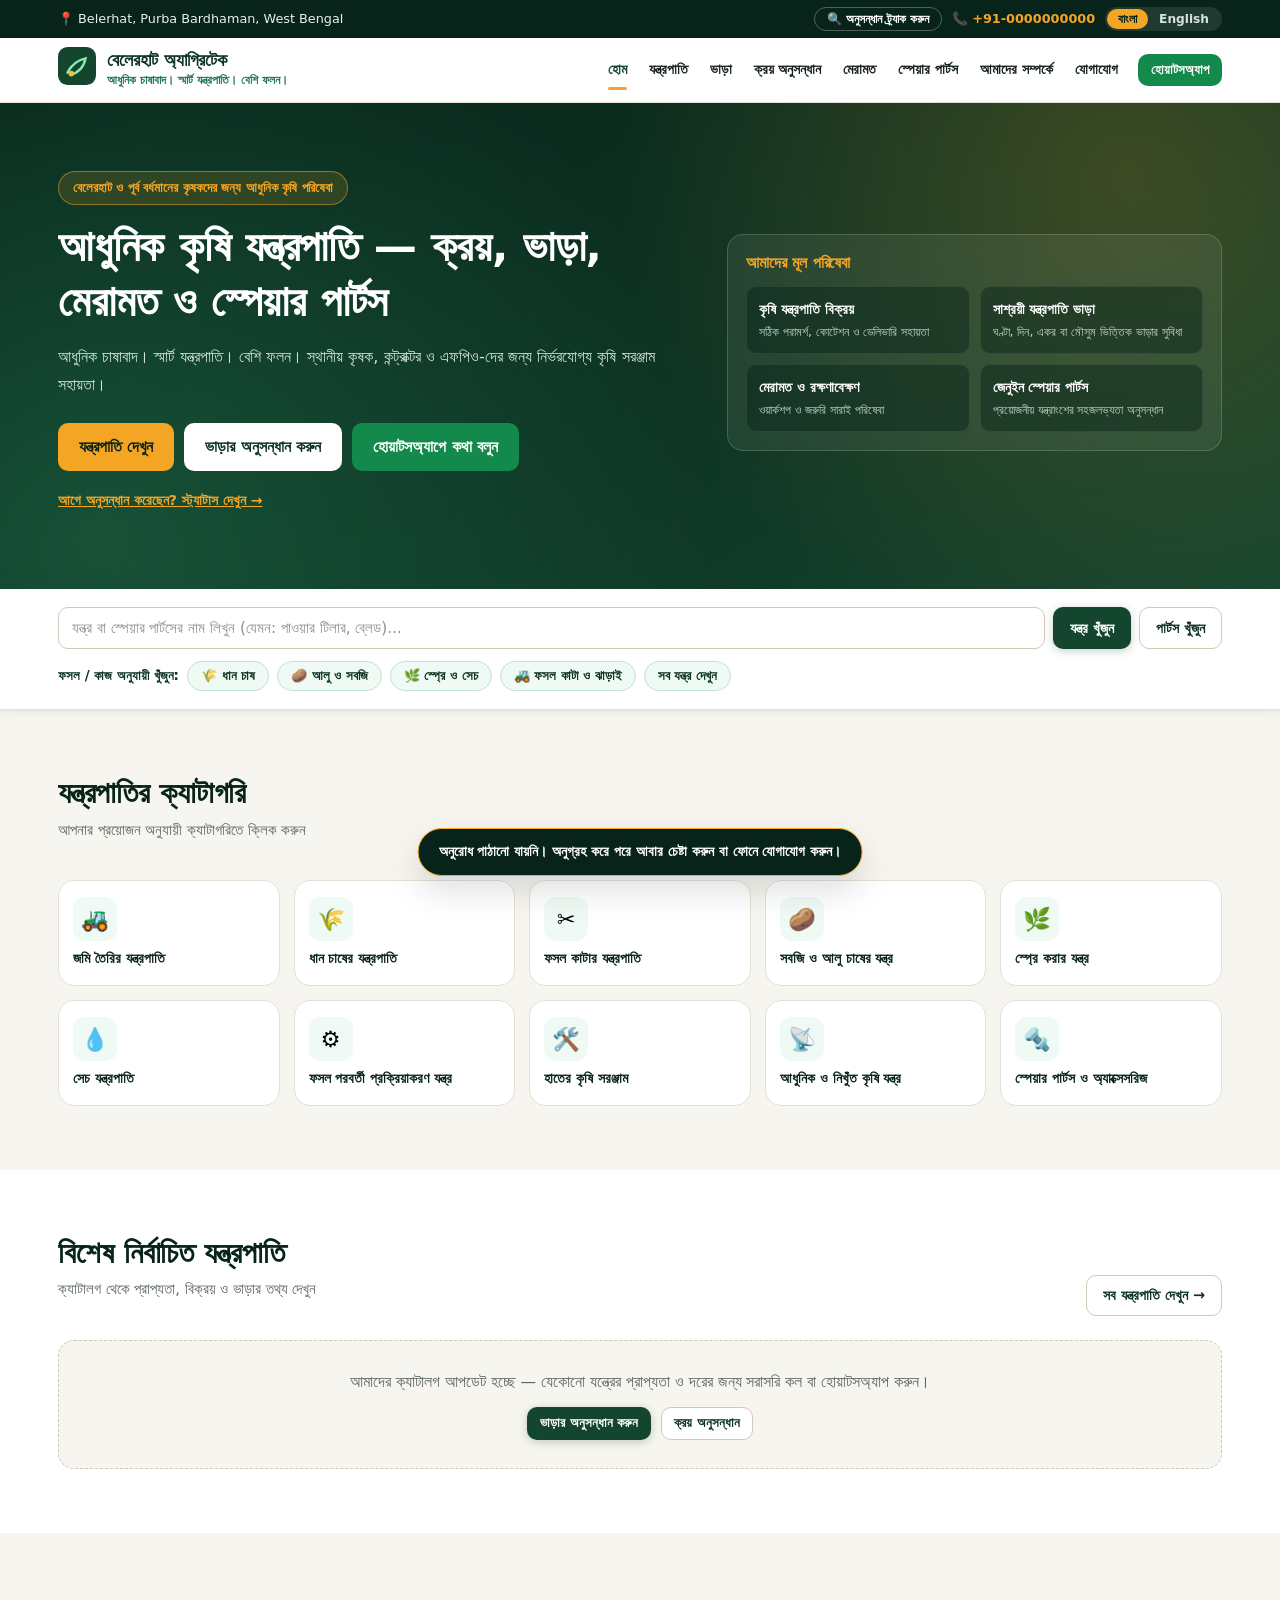
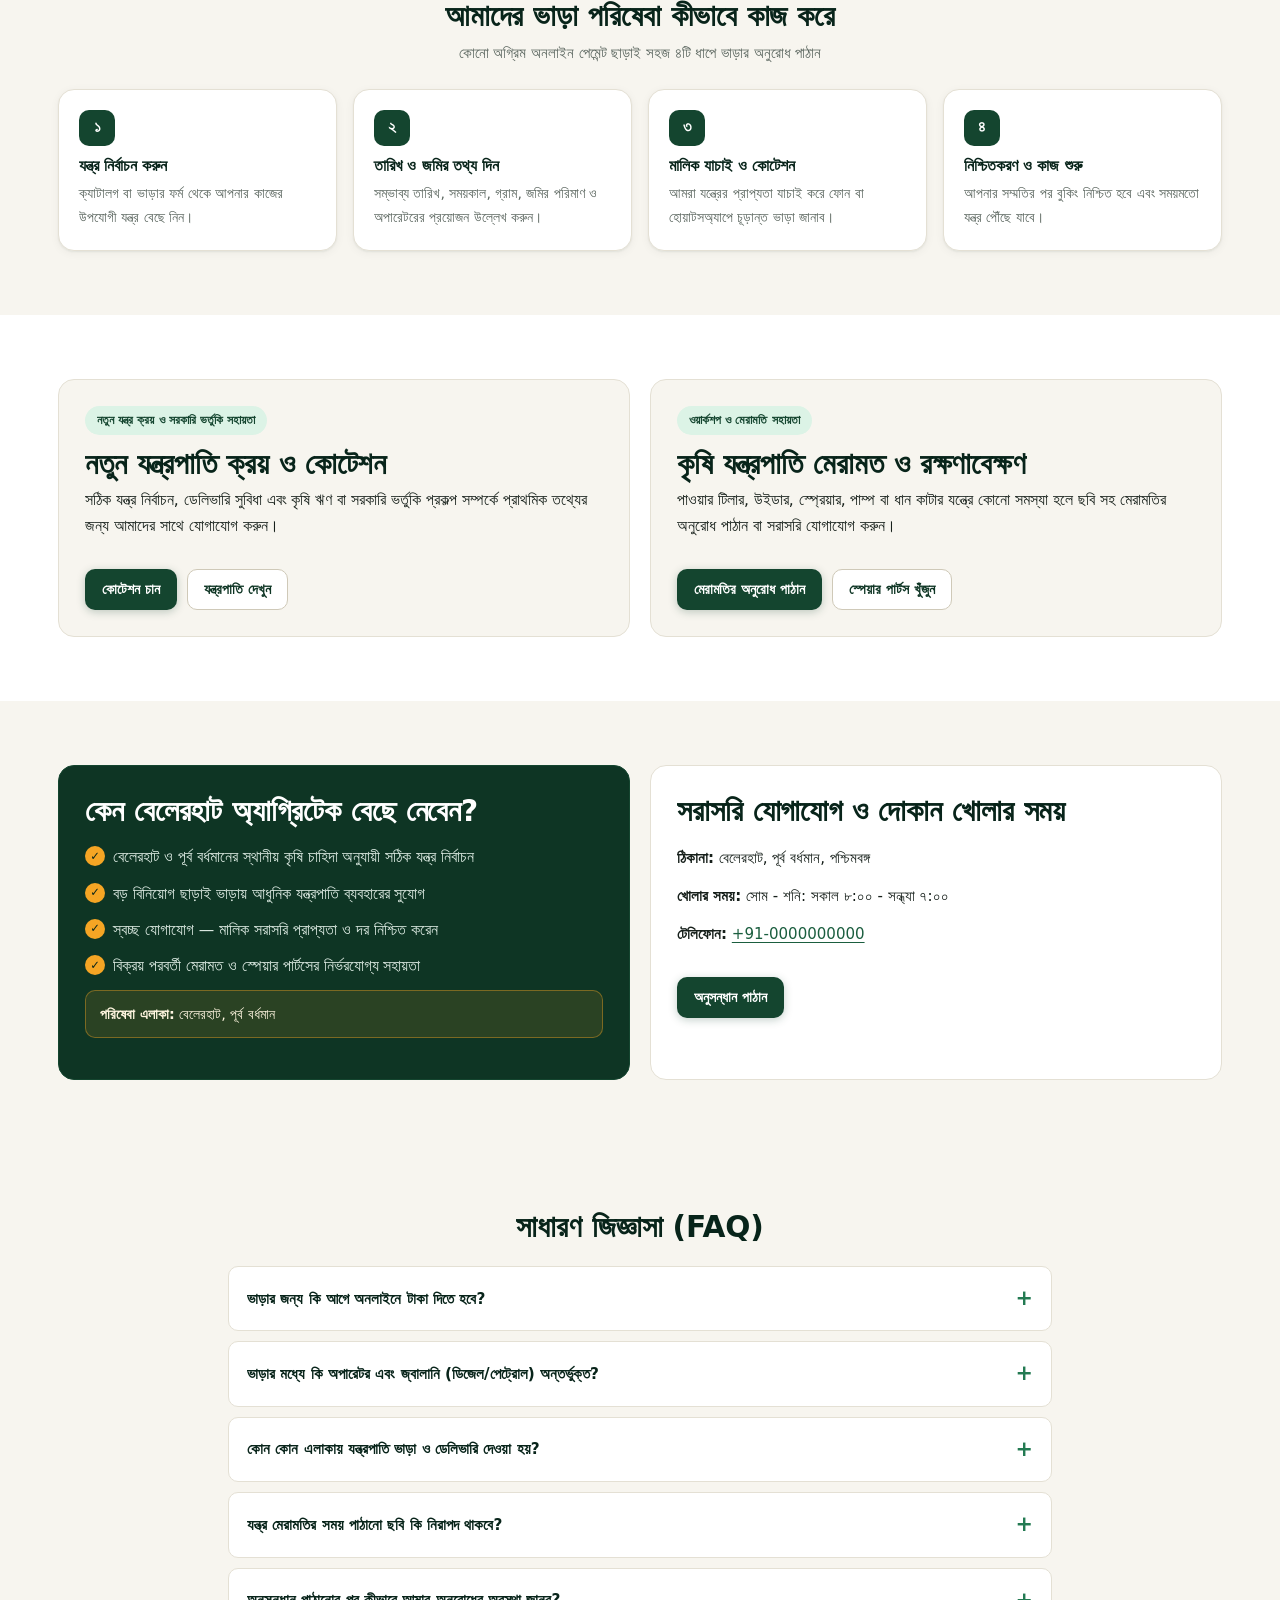
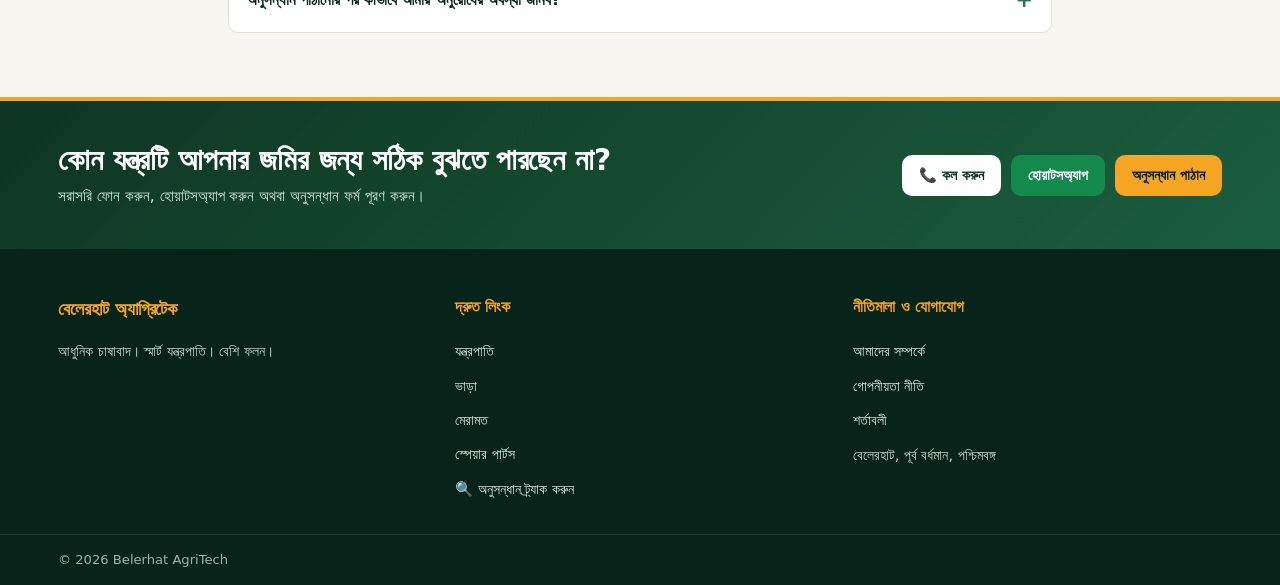
==== commit 3f76ee4e: "Update index.html" ====
--- a/index.html
+++ b/index.html
@@ -86,7 +86,7 @@
       <div class="hero">
         <div class="container hero-grid">
           <div class="hero-copy">
-            <span class="hero-pill" data-i18n="hero_pill">বেলেরহাট ও পূর্ব বর্ধমানের কৃষকদের জন্য আধুনিক কৃষি পরিষেবা</span>
+            <span class="hero-pill" data-i18n="hero_pill">পূর্ব বর্ধমানের কৃষকদের জন্য আধুনিক কৃষি পরিষেবা</span>
             <h1 id="heroTitle" data-i18n="hero_title">আধুনিক কৃষি যন্ত্রপাতি — ক্রয়, ভাড়া, মেরামত ও স্পেয়ার পার্টস</h1>
             <p id="heroSubtitle" class="hero-sub" data-i18n="hero_subtitle">আধুনিক চাষাবাদ। স্মার্ট যন্ত্রপাতি। বেশি ফলন। স্থানীয় কৃষক, কন্ট্রাক্টর ও এফপিও-দের জন্য নির্ভরযোগ্য কৃষি সরঞ্জাম সহায়তা।</p>
             <div class="hero-actions">
--- a/styles.css
+++ b/styles.css
@@ -1,717 +1,542 @@
+/* =====================================================================
+   Belerhat AgriTech — Refined UI (drop-in replacement for styles.css)
+   Palette: Forest green (brand/logo) + Harvest amber (accent) + Warm cream
+   All existing class names and IDs are preserved, so app.js / i18n.js work unchanged.
+   ===================================================================== */
 :root {
-  --green-950: #0D3020;
-  --green-900: #14452F;
-  --green-700: #1E6B47;
-  --green-600: #2E7D32;
-  --green-100: #E6F4EA;
-  --green-50: #F2FAF4;
-  --amber-600: #D97706;
-  --amber-500: #F59E0B;
-  --amber-100: #FEF3C7;
-  --wa-green: #16A34A;
-  --wa-green-dark: #15803D;
-  --sand-bg: #F6F4EE;
+  --g-950: #08241A;
+  --g-900: #0E3524;
+  --g-800: #14452F;
+  --g-700: #1B5E3F;
+  --g-600: #237A52;
+  --g-100: #DCF3E6;
+  --g-50:  #F0FAF4;
+
+  --amber-500: #F5A524;
+  --amber-600: #D98A0B;
+  --amber-100: #FDEBC8;
+  --amber-50:  #FFF8EA;
+
+  --red-700: #B42318;
+  --red-100: #FEE4E2;
+  --red-50:  #FEF3F2;
+
+  --wa: #138A4B;
+  --wa-dark: #0F6F3C;
+
+  --cream: #F7F5EF;
   --surface: #FFFFFF;
-  --border: #E2DFD5;
-  --text: #1F2937;
-  --muted: #6B7280;
-  --danger: #DC2626;
-  --danger-bg: #FEE2E2;
-  --radius: 12px;
-  --shadow-sm: 0 2px 8px rgba(20, 69, 47, 0.06);
-  --shadow-md: 0 10px 28px rgba(20, 69, 47, 0.12);
+  --border: #E4E0D4;
+  --border-strong: #CFC9B8;
+  --text: #17201B;
+  --muted: #5B665F;
+
+  --radius: 10px;
+  --radius-lg: 16px;
+  --shadow-sm: 0 1px 2px rgba(8,36,26,.06), 0 2px 10px rgba(8,36,26,.05);
+  --shadow-md: 0 14px 34px rgba(8,36,26,.14);
+  --ring: 0 0 0 3px rgba(245,165,36,.45);
+  --header-h: 64px;
 }
 
 *, *::before, *::after { box-sizing: border-box; }
-html { scroll-behavior: smooth; }
-
+html { scroll-behavior: smooth; -webkit-text-size-adjust: 100%; }
 body {
   margin: 0;
-  font-family: 'Noto Sans Bengali', 'Plus Jakarta Sans', -apple-system, BlinkMacSystemFont, sans-serif;
+  font-family: 'Noto Sans Bengali', 'Plus Jakarta Sans', system-ui, -apple-system, 'Segoe UI', sans-serif;
   background: var(--surface);
   color: var(--text);
-  line-height: 1.6;
-  padding-bottom: 62px;
+  font-size: 15.5px;
+  line-height: 1.7;
+  padding-bottom: calc(58px + env(safe-area-inset-bottom, 0px));
+  -webkit-font-smoothing: antialiased;
+  text-rendering: optimizeLegibility;
 }
 @media (min-width: 768px) { body { padding-bottom: 0; } }
 
 img { max-width: 100%; display: block; }
-a { color: var(--green-700); }
-
-.container {
-  width: 100%;
-  max-width: 1220px;
-  margin: 0 auto;
-  padding: 0 16px;
-}
+a { color: var(--g-700); text-underline-offset: 3px; }
+a:hover { color: var(--g-900); }
+h1, h2, h3, h4 { line-height: 1.3; letter-spacing: -.005em; }
+p { margin-top: 0; }
+
+:focus-visible { outline: 3px solid var(--amber-500); outline-offset: 2px; border-radius: 6px; }
+
+.container { width: 100%; max-width: 1200px; margin: 0 auto; padding: 0 18px; }
 .narrow { max-width: 860px; }
 .hidden { display: none !important; }
-.muted { color: var(--muted); font-size: 0.92rem; }
-.muted-light { color: #D1FAE5; font-size: 0.9rem; }
+.muted { color: var(--muted); font-size: .92rem; }
+.muted-light { color: #C9D6CE; font-size: .9rem; }
 .text-center { text-align: center; }
 
-.hp-field {
-  position: absolute;
-  left: -9999px;
-  width: 1px;
-  height: 1px;
-  opacity: 0;
-  pointer-events: none;
-}
+.hp-field { position: absolute; left: -9999px; width: 1px; height: 1px; opacity: 0; pointer-events: none; }
 
 /* ================= UTILITY BAR ================= */
 .utility-bar {
-  background: var(--green-950);
-  color: #ECFDF5;
-  font-size: 0.82rem;
-  padding: 6px 0;
-}
-.utility-inner {
-  display: flex;
-  flex-wrap: wrap;
-  justify-content: space-between;
-  align-items: center;
-  gap: 8px;
-}
-.utility-right {
-  display: flex;
-  align-items: center;
-  gap: 10px;
-  flex-wrap: wrap;
-}
-.util-link { color: #A7F3D0; text-decoration: none; font-weight: 600; }
+  background: var(--g-950);
+  color: #E8F1EC;
+  font-size: .8rem;
+  padding: 7px 0;
+}
+.utility-inner { display: flex; flex-wrap: wrap; justify-content: space-between; align-items: center; gap: 8px; }
+.utility-right { display: flex; align-items: center; gap: 10px; flex-wrap: wrap; }
+.util-link { color: var(--amber-500); text-decoration: none; font-weight: 700; }
+.util-link:hover { color: #fff; }
 .util-btn {
-  background: rgba(255, 255, 255, 0.12);
-  border: 1px solid rgba(255, 255, 255, 0.25);
-  color: #ECFDF5;
-  padding: 3px 10px;
+  background: transparent;
+  border: 1px solid rgba(255,255,255,.28);
+  color: #fff;
+  padding: 4px 12px;
   border-radius: 999px;
-  font-size: 0.76rem;
+  font-size: .76rem;
   font-weight: 600;
   cursor: pointer;
   font-family: inherit;
-}
-.util-btn:hover { background: rgba(255, 255, 255, 0.22); }
-.lang-switch {
-  display: inline-flex;
-  background: rgba(255, 255, 255, 0.12);
-  border-radius: 999px;
-  padding: 2px;
-}
+  transition: background .15s, border-color .15s;
+}
+.util-btn:hover { background: rgba(255,255,255,.12); border-color: var(--amber-500); }
+.lang-switch { display: inline-flex; background: rgba(255,255,255,.1); border-radius: 999px; padding: 2px; }
 .lang-btn {
-  border: none;
-  background: transparent;
-  color: #D1FAE5;
-  padding: 3px 10px;
-  font-size: 0.78rem;
-  font-weight: 700;
-  border-radius: 999px;
-  cursor: pointer;
-  font-family: inherit;
-}
-.lang-btn.active { background: #FFFFFF; color: var(--green-950); }
+  border: 0; background: transparent; color: #D5E3DB;
+  padding: 3px 11px; font-size: .76rem; font-weight: 700;
+  border-radius: 999px; cursor: pointer; font-family: inherit;
+}
+.lang-btn.active { background: var(--amber-500); color: var(--g-950); }
 
 /* ================= HEADER & NAV ================= */
 .site-header {
-  background: rgba(255, 255, 255, 0.96);
-  backdrop-filter: blur(8px);
+  background: rgba(255,255,255,.96);
+  backdrop-filter: saturate(1.4) blur(12px);
+  -webkit-backdrop-filter: saturate(1.4) blur(12px);
   border-bottom: 1px solid var(--border);
-  position: sticky;
-  top: 0;
-  z-index: 60;
-}
-.header-inner {
-  display: flex;
-  align-items: center;
-  justify-content: space-between;
-  gap: 14px;
-  padding-top: 10px;
-  padding-bottom: 10px;
-}
-.brand {
-  display: flex;
-  align-items: center;
-  gap: 10px;
-  text-decoration: none;
-  color: inherit;
-  min-width: 0;
-}
-.brand-logo img { width: 40px; height: 40px; object-fit: contain; border-radius: 8px; }
-.brand-name { font-size: 1.08rem; font-weight: 800; color: var(--green-900); line-height: 1.2; }
+  position: sticky; top: 0; z-index: 60;
+}
+.header-inner { display: flex; align-items: center; justify-content: space-between; gap: 12px; min-height: var(--header-h); }
+.brand { display: flex; align-items: center; gap: 11px; text-decoration: none; color: inherit; min-width: 0; }
+.brand-logo img { width: 40px; height: 40px; object-fit: contain; border-radius: 9px; }
+.brand-name { font-size: 1.1rem; font-weight: 800; color: var(--g-900); line-height: 1.2; }
 .brand-tagline {
-  font-size: 0.74rem;
-  color: var(--muted);
-  white-space: nowrap;
-  overflow: hidden;
-  text-overflow: ellipsis;
-  max-width: 230px;
+  font-size: .72rem; color: var(--g-600); font-weight: 600;
+  white-space: nowrap; overflow: hidden; text-overflow: ellipsis; max-width: 210px;
 }
 .nav-toggle {
-  display: inline-flex;
-  align-items: center;
-  justify-content: center;
-  border: 1px solid var(--border);
-  background: #fff;
-  color: var(--green-900);
-  width: 40px;
-  height: 40px;
-  border-radius: 8px;
-  font-size: 1.25rem;
-  cursor: pointer;
+  display: inline-flex; align-items: center; justify-content: center;
+  border: 1px solid var(--border-strong); background: #fff; color: var(--g-900);
+  width: 42px; height: 42px; border-radius: 10px; font-size: 1.2rem; cursor: pointer;
 }
 .main-nav {
-  display: none;
-  flex-direction: column;
-  position: absolute;
-  top: 100%;
-  left: 0;
-  right: 0;
-  background: #fff;
-  border-bottom: 1px solid var(--border);
-  padding: 12px 16px;
-  gap: 6px;
-  box-shadow: var(--shadow-md);
+  display: none; flex-direction: column;
+  position: absolute; top: 100%; left: 0; right: 0;
+  background: #fff; border-bottom: 3px solid var(--amber-500);
+  padding: 12px 18px 16px; gap: 2px; box-shadow: var(--shadow-md);
 }
 .main-nav.open { display: flex; }
 .nav-link {
-  text-decoration: none;
-  color: var(--text);
-  font-weight: 600;
-  font-size: 0.92rem;
-  padding: 8px 10px;
-  border-radius: 8px;
-}
-.nav-link:hover, .nav-link.active { background: var(--green-100); color: var(--green-900); }
+  text-decoration: none; color: var(--text); font-weight: 600; font-size: .94rem;
+  padding: 10px 12px; border-radius: 8px; transition: background .15s, color .15s;
+}
+.nav-link:hover { background: var(--g-50); color: var(--g-700); }
+.nav-link.active { background: var(--g-100); color: var(--g-900); font-weight: 800; }
+.main-nav .btn-wa { margin-top: 8px; }
 
 @media (min-width: 1024px) {
   .nav-toggle { display: none; }
   .main-nav {
-    display: flex;
-    position: static;
-    flex-direction: row;
-    align-items: center;
-    background: transparent;
-    border: none;
-    padding: 0;
-    box-shadow: none;
-    gap: 4px;
+    display: flex; position: static; flex-direction: row; align-items: center;
+    background: transparent; border: 0; padding: 0; box-shadow: none; gap: 2px;
   }
-  .nav-link { padding: 7px 10px; font-size: 0.88rem; }
-  .brand-tagline { max-width: 340px; }
+  .nav-link { padding: 8px 10px; font-size: .86rem; position: relative; }
+  .nav-link.active { background: transparent; color: var(--g-800); }
+  .nav-link.active::after {
+    content: ''; position: absolute; left: 10px; right: 10px; bottom: 0;
+    height: 3px; border-radius: 3px; background: var(--amber-500);
+  }
+  .main-nav .btn-wa { margin: 0 0 0 8px; }
+  .brand-tagline { max-width: 320px; }
 }
 
 /* ================= BUTTONS ================= */
 .btn {
-  display: inline-flex;
-  align-items: center;
-  justify-content: center;
-  gap: 7px;
-  font-family: inherit;
-  font-weight: 700;
-  font-size: 0.9rem;
-  padding: 10px 16px;
-  border-radius: 9px;
-  border: 1px solid transparent;
-  cursor: pointer;
-  text-decoration: none;
-  transition: transform 0.12s ease, background 0.15s ease;
-}
-.btn:active { transform: scale(0.98); }
-.btn:disabled { opacity: 0.65; cursor: not-allowed; }
-.btn-lg { padding: 12px 20px; font-size: 0.96rem; }
-.btn-sm { padding: 7px 12px; font-size: 0.82rem; }
+  display: inline-flex; align-items: center; justify-content: center; gap: 6px;
+  font-family: inherit; font-weight: 700; font-size: .9rem; line-height: 1.3;
+  padding: 10px 16px; border-radius: 10px; border: 1.5px solid transparent;
+  cursor: pointer; text-decoration: none;
+  transition: transform .12s, background .15s, box-shadow .15s, border-color .15s;
+}
+.btn:hover { transform: translateY(-1px); }
+.btn:active { transform: scale(.98); }
+.btn:disabled { opacity: .6; cursor: not-allowed; transform: none; }
+.btn-lg { padding: 13px 20px; font-size: .97rem; }
+.btn-sm { padding: 7px 12px; font-size: .8rem; }
 .btn-block { width: 100%; }
 .btn-row { display: flex; flex-wrap: wrap; gap: 10px; }
 
-.btn-primary { background: var(--green-600); color: #fff; }
-.btn-primary:hover { background: var(--green-700); }
-.btn-amber { background: var(--amber-600); color: #fff; }
-.btn-amber:hover { background: #B45309; }
-.btn-white { background: #fff; color: var(--green-900); }
-.btn-white:hover { background: #F3F4F6; }
-.btn-outline { background: #fff; color: var(--green-900); border-color: var(--border); }
-.btn-outline:hover { background: var(--sand-bg); }
-.btn-wa { background: var(--wa-green); color: #fff; }
-.btn-wa:hover { background: var(--wa-green-dark); }
-
-/* ================= SECTIONS & HERO ================= */
+.btn-primary { background: var(--g-800); color: #fff; box-shadow: 0 2px 8px rgba(20,69,47,.25); }
+.btn-primary:hover { background: var(--g-700); color: #fff; box-shadow: 0 6px 16px rgba(20,69,47,.3); }
+.btn-amber { background: var(--amber-500); color: var(--g-950); }
+.btn-amber:hover { background: var(--amber-600); color: #fff; }
+.btn-white { background: #fff; color: var(--g-900); border-color: rgba(255,255,255,.6); }
+.btn-white:hover { background: var(--amber-50); color: var(--g-900); }
+.btn-outline { background: #fff; color: var(--g-900); border-color: var(--border-strong); }
+.btn-outline:hover { background: var(--g-50); border-color: var(--g-600); color: var(--g-900); }
+.btn-wa { background: var(--wa); color: #fff; }
+.btn-wa:hover { background: var(--wa-dark); color: #fff; }
+
+/* ================= PAGES, SECTIONS & HERO ================= */
 .page-section { display: none; }
-.page-section.active { display: block; animation: fadeIn 0.2s ease; }
-@keyframes fadeIn { from { opacity: 0; } to { opacity: 1; } }
-
-.section-pad { padding: 42px 0; }
-.bg-sand { background: var(--sand-bg); }
+.page-section.active { display: block; animation: fadeIn .22s ease; }
+@keyframes fadeIn { from { opacity: 0; transform: translateY(4px); } to { opacity: 1; transform: none; } }
+
+.section-pad { padding: 40px 0; }
+@media (min-width: 768px) { .section-pad { padding: 64px 0; } }
+.bg-sand { background: var(--cream); }
 
 .hero {
-  background: linear-gradient(135deg, var(--green-950) 0%, var(--green-900) 55%, var(--green-700) 100%);
+  background:
+    radial-gradient(circle at 88% 15%, rgba(245,165,36,.20), transparent 42%),
+    radial-gradient(circle at 8% 90%, rgba(35,122,82,.45), transparent 48%),
+    linear-gradient(150deg, var(--g-950) 0%, var(--g-900) 60%, var(--g-800) 100%);
   color: #fff;
   padding: 40px 0 48px;
 }
-.hero-grid {
-  display: grid;
-  grid-template-columns: 1fr;
-  gap: 24px;
-  align-items: center;
-}
-@media (min-width: 900px) {
-  .hero-grid { grid-template-columns: 1.3fr 0.95fr; }
-}
+@media (min-width: 768px) { .hero { padding: 68px 0 76px; } }
+.hero-grid { display: grid; grid-template-columns: 1fr; gap: 28px; align-items: center; }
+@media (min-width: 900px) { .hero-grid { grid-template-columns: 1.2fr .95fr; gap: 44px; } }
+
 .hero-pill {
-  display: inline-block;
-  background: rgba(167, 243, 208, 0.16);
-  border: 1px solid rgba(167, 243, 208, 0.35);
-  color: #A7F3D0;
-  padding: 5px 12px;
-  border-radius: 999px;
-  font-size: 0.8rem;
-  font-weight: 700;
-  margin-bottom: 12px;
-}
-.hero h1 { margin: 0 0 12px; font-size: clamp(1.6rem, 3.1vw, 2.45rem); line-height: 1.25; }
-.hero-sub { color: #E2F5EA; font-size: 1.02rem; margin: 0 0 22px; }
+  display: inline-block; background: rgba(245,165,36,.14);
+  border: 1px solid rgba(245,165,36,.5); color: var(--amber-500);
+  padding: 5px 14px; border-radius: 999px; font-size: .8rem; font-weight: 700; margin-bottom: 14px;
+}
+.hero h1 {
+  margin: 0 0 14px; color: #fff;
+  font-size: clamp(1.7rem, 3.6vw, 2.7rem); font-weight: 800; line-height: 1.28;
+}
+.hero-sub { color: #D3E2D9; font-size: 1.02rem; margin: 0 0 24px; max-width: 58ch; }
 .hero-actions { display: flex; flex-wrap: wrap; gap: 10px; }
-.hero-track-link { margin-top: 14px; }
+.hero-track-link { margin-top: 16px; }
 .link-light {
-  background: none;
-  border: none;
-  color: #FDE68A;
-  font-weight: 700;
-  font-size: 0.88rem;
-  cursor: pointer;
-  padding: 0;
-  text-decoration: underline;
-  font-family: inherit;
-}
+  background: none; border: 0; color: var(--amber-500); font-weight: 700;
+  font-size: .88rem; cursor: pointer; padding: 0; text-decoration: underline; font-family: inherit;
+}
+.link-light:hover { color: #fff; }
 
 .hero-right { display: grid; gap: 14px; }
 .hero-photo-box {
-  border-radius: 14px;
-  overflow: hidden;
-  border: 2px solid rgba(255, 255, 255, 0.2);
-  max-height: 220px;
+  border-radius: var(--radius-lg); overflow: hidden;
+  border: 1px solid rgba(255,255,255,.2); box-shadow: var(--shadow-md);
 }
 .hero-photo-box img { width: 100%; height: 220px; object-fit: cover; }
 
 .hero-card {
-  background: rgba(255, 255, 255, 0.08);
-  border: 1px solid rgba(255, 255, 255, 0.2);
-  border-radius: 14px;
-  padding: 18px;
-}
-.hero-card h3 { margin: 0 0 10px; color: #FDE68A; font-size: 1.02rem; }
-.highlight-list { list-style: none; margin: 0; padding: 0; display: grid; gap: 10px; }
+  background: rgba(255,255,255,.07);
+  backdrop-filter: blur(6px); -webkit-backdrop-filter: blur(6px);
+  border: 1px solid rgba(255,255,255,.16);
+  border-radius: var(--radius-lg); padding: 18px;
+}
+.hero-card h3 { margin: 0 0 12px; color: var(--amber-500); font-size: 1rem; }
+.highlight-list { list-style: none; margin: 0; padding: 0; display: grid; grid-template-columns: 1fr; gap: 10px; }
+@media (min-width: 560px) { .highlight-list { grid-template-columns: 1fr 1fr; } }
 .highlight-list li {
-  background: rgba(0, 0, 0, 0.18);
-  padding: 9px 12px;
-  border-radius: 9px;
-  display: flex;
-  flex-direction: column;
-}
-.highlight-list strong { color: #fff; font-size: 0.92rem; }
-.highlight-list span { color: #D1FAE5; font-size: 0.8rem; }
+  background: rgba(8,36,26,.45); border: 1px solid rgba(255,255,255,.08);
+  padding: 11px 12px; border-radius: 10px; display: flex; flex-direction: column; gap: 2px;
+}
+.highlight-list strong { color: #fff; font-size: .88rem; }
+.highlight-list span { color: #C3D6CB; font-size: .78rem; line-height: 1.45; }
 
 /* ================= QUICK SEARCH & CROP FINDER ================= */
 .quick-finder-bar {
-  background: #fff;
+  background: #fff; border-bottom: 1px solid var(--border);
+  padding: 18px 0; box-shadow: var(--shadow-sm); position: relative; z-index: 2;
+}
+.quick-search-row { display: flex; flex-wrap: wrap; gap: 8px; }
+.quick-search-row input { flex: 1 1 260px; }
+.crop-chips-row { display: flex; flex-wrap: wrap; align-items: center; gap: 8px; margin-top: 12px; }
+.crop-label { font-size: .84rem; font-weight: 800; color: var(--g-900); }
+.crop-chip {
+  background: var(--g-50); border: 1px solid #BFE3CF; color: var(--g-900);
+  padding: 6px 13px; border-radius: 999px; font-size: .82rem; font-weight: 600;
+  cursor: pointer; font-family: inherit; transition: background .15s, border-color .15s, transform .12s;
+}
+.crop-chip:hover { background: var(--g-100); border-color: var(--g-600); transform: translateY(-1px); }
+
+/* ================= CATEGORY TILES ================= */
+.cat-tiles-grid { display: grid; grid-template-columns: repeat(2, 1fr); gap: 12px; }
+@media (min-width: 640px) { .cat-tiles-grid { grid-template-columns: repeat(3, 1fr); gap: 14px; } }
+@media (min-width: 1024px) { .cat-tiles-grid { grid-template-columns: repeat(5, 1fr); } }
+.cat-tile {
+  background: #fff; border: 1px solid var(--border); border-radius: var(--radius-lg);
+  padding: 16px 14px; text-align: left; cursor: pointer; font-family: inherit;
+  display: flex; flex-direction: column; gap: 8px;
+  transition: transform .15s, border-color .15s, box-shadow .15s;
+}
+.cat-tile:hover { transform: translateY(-3px); border-color: var(--g-600); box-shadow: var(--shadow-md); }
+.cat-tile-icon {
+  width: 44px; height: 44px; border-radius: 12px; background: var(--g-50);
+  display: inline-flex; align-items: center; justify-content: center; font-size: 1.4rem;
+}
+.cat-tile-name { font-weight: 700; font-size: .88rem; color: var(--g-950); line-height: 1.4; }
+
+.section-head { display: flex; flex-wrap: wrap; justify-content: space-between; align-items: flex-end; gap: 12px; margin-bottom: 24px; }
+.section-head h2, .page-head h1, main h2 {
+  margin: 0 0 4px; color: var(--g-950);
+  font-size: clamp(1.35rem, 2.4vw, 1.85rem); font-weight: 800;
+}
+.page-head { margin-bottom: 24px; }
+.page-head h1 { font-size: clamp(1.5rem, 3vw, 2.1rem); }
+
+/* ================= PRODUCT CARDS ================= */
+.cards-grid { display: grid; grid-template-columns: repeat(auto-fill, minmax(270px, 1fr)); gap: 20px; }
+.product-card {
+  background: var(--surface); border: 1px solid var(--border); border-radius: var(--radius-lg);
+  overflow: hidden; display: flex; flex-direction: column; box-shadow: var(--shadow-sm);
+  transition: transform .15s, box-shadow .15s, border-color .15s;
+}
+.product-card:hover { transform: translateY(-3px); box-shadow: var(--shadow-md); border-color: var(--g-600); }
+.product-img-wrap {
+  height: 190px; background: linear-gradient(135deg, var(--g-50), var(--cream));
+  position: relative; overflow: hidden; display: flex; align-items: center; justify-content: center;
   border-bottom: 1px solid var(--border);
-  padding: 18px 0;
-  box-shadow: var(--shadow-sm);
-}
-.quick-search-row { display: flex; flex-wrap: wrap; gap: 8px; }
-.quick-search-row input { flex: 1 1 240px; }
-.crop-chips-row { display: flex; flex-wrap: wrap; align-items: center; gap: 8px; margin-top: 12px; }
-.crop-label { font-size: 0.84rem; font-weight: 700; color: var(--green-900); }
-.crop-chip {
-  background: var(--green-50);
-  border: 1px solid #BBE5C8;
-  color: var(--green-900);
-  padding: 5px 12px;
-  border-radius: 999px;
-  font-size: 0.82rem;
-  font-weight: 700;
-  cursor: pointer;
-  font-family: inherit;
-}
-.crop-chip:hover { background: var(--green-100); }
-
-/* ================= 10 CATEGORY TILES ================= */
-.cat-tiles-grid {
-  display: grid;
-  grid-template-columns: repeat(auto-fill, minmax(170px, 1fr));
-  gap: 12px;
-}
-.cat-tile {
-  background: #fff;
-  border: 1px solid var(--border);
-  border-radius: 12px;
-  padding: 14px 12px;
-  text-align: left;
-  cursor: pointer;
-  font-family: inherit;
-  transition: transform 0.12s ease, border-color 0.15s ease, box-shadow 0.15s ease;
-  display: flex;
-  flex-direction: column;
-  gap: 6px;
-}
-.cat-tile:hover { transform: translateY(-2px); border-color: var(--green-600); box-shadow: var(--shadow-sm); }
-.cat-tile-icon { font-size: 1.45rem; }
-.cat-tile-name { font-weight: 700; font-size: 0.9rem; color: var(--green-950); line-height: 1.3; }
-
-.section-head {
-  display: flex;
-  flex-wrap: wrap;
-  justify-content: space-between;
-  align-items: flex-end;
-  gap: 12px;
-  margin-bottom: 20px;
-}
-.section-head h2, .page-head h1 { margin: 0 0 4px; color: var(--green-900); }
-.page-head { margin-bottom: 22px; }
-
-/* ================= CARDS & CATALOGUE ================= */
-.cards-grid {
-  display: grid;
-  grid-template-columns: repeat(auto-fill, minmax(265px, 1fr));
-  gap: 18px;
-}
-.product-card {
-  background: var(--surface);
-  border: 1px solid var(--border);
-  border-radius: var(--radius);
-  overflow: hidden;
-  display: flex;
-  flex-direction: column;
-  box-shadow: var(--shadow-sm);
-  transition: transform 0.15s ease, box-shadow 0.15s ease;
-}
-.product-card:hover { transform: translateY(-2px); box-shadow: var(--shadow-md); }
-.product-img-wrap {
-  height: 190px;
-  background: var(--sand-bg);
-  position: relative;
-  overflow: hidden;
-  display: flex;
-  align-items: center;
-  justify-content: center;
-}
-.product-img-wrap img { width: 100%; height: 100%; object-fit: cover; }
-.product-img-placeholder { color: var(--muted); font-size: 0.85rem; text-align: center; padding: 16px; }
-.product-body { padding: 14px; display: flex; flex-direction: column; flex: 1; gap: 8px; }
-.product-cat { font-size: 0.76rem; font-weight: 700; color: var(--green-700); text-transform: uppercase; }
-.product-title { margin: 0; font-size: 1.04rem; color: var(--green-950); line-height: 1.35; }
-.product-meta { font-size: 0.82rem; color: var(--muted); }
+}
+.product-img-wrap img { width: 100%; height: 100%; object-fit: cover; transition: transform .3s; }
+.product-card:hover .product-img-wrap img { transform: scale(1.04); }
+.product-img-placeholder { color: var(--muted); font-size: .85rem; text-align: center; padding: 16px; }
+.product-body { padding: 16px; display: flex; flex-direction: column; flex: 1; gap: 8px; }
+.product-cat { font-size: .72rem; font-weight: 800; color: var(--g-600); text-transform: uppercase; letter-spacing: .04em; }
+.product-title { margin: 0; font-size: 1.04rem; font-weight: 800; color: var(--g-950); line-height: 1.4; }
+.product-meta { font-size: .83rem; color: var(--muted); }
 .product-badges { display: flex; flex-wrap: wrap; gap: 6px; margin-top: auto; }
-.avail-pill { font-size: 0.72rem; font-weight: 700; padding: 3px 9px; border-radius: 999px; }
-.avail-AVAILABLE, .avail-IN_STOCK { background: var(--green-100); color: var(--green-700); }
-.avail-LIMITED, .avail-ON_REQUEST, .avail-ON_ORDER { background: var(--amber-100); color: var(--amber-600); }
-.avail-OUT_OF_STOCK, .avail-MAINTENANCE { background: #F3F4F6; color: #4B5563; }
-
+.avail-pill { font-size: .72rem; font-weight: 700; padding: 3px 10px; border-radius: 999px; }
+.avail-AVAILABLE, .avail-IN_STOCK { background: var(--g-100); color: var(--g-800); }
+.avail-LIMITED, .avail-ON_REQUEST, .avail-ON_ORDER { background: var(--amber-100); color: #7A4A00; }
+.avail-OUT_OF_STOCK, .avail-MAINTENANCE { background: #E8E8E4; color: #44504A; }
 .product-price-row {
-  font-size: 0.9rem;
-  font-weight: 700;
-  color: var(--green-900);
-  background: var(--green-50);
-  padding: 7px 10px;
-  border-radius: 7px;
-}
-.product-actions { display: grid; grid-template-columns: 1fr 1fr; gap: 7px; margin-top: 6px; }
+  font-size: .88rem; font-weight: 800; color: var(--g-950);
+  background: var(--amber-50); border-left: 3px solid var(--amber-500);
+  padding: 7px 11px; border-radius: 6px;
+}
+.product-actions { display: grid; grid-template-columns: 1fr 1fr; gap: 8px; margin-top: 6px; }
 .product-actions .full-btn { grid-column: 1 / -1; }
 
 .skeleton-box, .empty-state {
-  grid-column: 1 / -1;
-  background: var(--sand-bg);
-  border: 1px dashed var(--border);
-  border-radius: var(--radius);
-  padding: 28px;
-  text-align: center;
-  color: var(--muted);
-}
+  grid-column: 1 / -1; background: var(--cream); border: 1.5px dashed var(--border-strong);
+  border-radius: var(--radius-lg); padding: 28px 18px; text-align: center; color: var(--muted);
+}
+.skeleton-box { animation: pulse 1.4s ease-in-out infinite; }
+@keyframes pulse { 50% { opacity: .6; } }
 
 /* ================= TESTIMONIALS & PROSE ================= */
-.testimonials-grid {
-  display: grid;
-  grid-template-columns: repeat(auto-fit, minmax(260px, 1fr));
-  gap: 16px;
-  margin-top: 20px;
-}
+.testimonials-grid { display: grid; grid-template-columns: repeat(auto-fit, minmax(270px, 1fr)); gap: 16px; margin-top: 20px; }
 .testimonial-card {
-  background: var(--green-50);
-  border: 1px solid #C6E7CE;
-  border-radius: var(--radius);
-  padding: 18px;
-  display: flex;
-  flex-direction: column;
-  gap: 10px;
-}
-.testimonial-quote { margin: 0; font-size: 0.94rem; color: var(--text); font-style: italic; }
-.testimonial-author { font-weight: 800; font-size: 0.88rem; color: var(--green-900); }
-.testimonial-village { font-size: 0.8rem; color: var(--muted); }
-.prose-card h3 { color: var(--green-900); margin: 18px 0 6px; }
+  background: #fff; border: 1px solid var(--border); border-radius: var(--radius-lg);
+  padding: 20px; display: flex; flex-direction: column; justify-content: space-between; gap: 12px; box-shadow: var(--shadow-sm);
+}
+.testimonial-quote { margin: 0; font-size: .96rem; color: var(--text); font-style: italic; }
+.testimonial-author { font-weight: 800; font-size: .9rem; color: var(--g-800); }
+.testimonial-village { font-size: .8rem; color: var(--muted); }
+.prose-card h3 { color: var(--g-950); margin: 24px 0 8px; border-left: 4px solid var(--amber-500); padding-left: 12px; }
 .prose-card h3:first-child { margin-top: 0; }
-.prose-card p { margin: 0 0 10px; }
-
-/* ================= STEPS, PANELS, WORKSHOP & FAQ ================= */
-.steps-grid {
-  display: grid;
-  grid-template-columns: repeat(auto-fit, minmax(210px, 1fr));
-  gap: 16px;
-  margin-top: 24px;
-}
+.prose-card p { margin: 0 0 12px; }
+
+/* ================= STEPS, PANELS, FAQ ================= */
+.steps-grid { display: grid; grid-template-columns: repeat(auto-fit, minmax(220px, 1fr)); gap: 16px; margin-top: 24px; }
 .step-card {
-  background: #fff;
-  border: 1px solid var(--border);
-  border-radius: var(--radius);
-  padding: 18px;
-  box-shadow: var(--shadow-sm);
+  background: #fff; border: 1px solid var(--border); border-radius: var(--radius-lg);
+  padding: 20px; box-shadow: var(--shadow-sm);
 }
 .step-num {
-  width: 34px;
-  height: 34px;
-  border-radius: 50%;
-  background: var(--green-900);
-  color: #fff;
-  display: inline-flex;
-  align-items: center;
-  justify-content: center;
-  font-weight: 800;
-  margin-bottom: 10px;
-}
-.step-card h4 { margin: 0 0 6px; color: var(--green-900); }
-.step-card p { margin: 0; font-size: 0.88rem; color: var(--muted); }
-
-.split-2 { display: grid; grid-template-columns: 1fr; gap: 20px; }
+  width: 36px; height: 36px; border-radius: 10px; background: var(--g-800); color: #fff;
+  display: inline-flex; align-items: center; justify-content: center; font-weight: 800; margin-bottom: 10px;
+}
+.step-card h4 { margin: 0 0 6px; color: var(--g-950); font-size: 1rem; }
+.step-card p { margin: 0; font-size: .88rem; color: var(--muted); }
+
+.split-2 { display: grid; grid-template-columns: 1fr; gap: 20px; align-items: stretch; }
 @media (min-width: 820px) { .split-2 { grid-template-columns: 1fr 1fr; } }
 
 .info-panel {
-  border: 1px solid var(--border);
-  border-radius: var(--radius);
-  padding: 24px;
-  background: var(--sand-bg);
-}
-.panel-green { background: var(--green-50); border-color: #C6E7CE; }
+  border: 1px solid var(--border); border-radius: var(--radius-lg);
+  padding: 26px; background: var(--cream); display: flex; flex-direction: column;
+}
+.info-panel .btn-row { margin-top: auto; padding-top: 14px; }
+.panel-green { background: var(--g-900); color: #EAF3EE; border-color: var(--g-800); }
+.panel-green h2 { color: #fff; }
+.panel-green .check-list li { color: #DCEAE2; }
+
 .badge-soft {
-  display: inline-block;
-  background: var(--amber-100);
-  color: var(--amber-600);
-  font-weight: 700;
-  font-size: 0.78rem;
-  padding: 4px 10px;
-  border-radius: 999px;
-  margin-bottom: 8px;
-}
-.workshop-photo-wrap { margin: 10px 0; border-radius: 10px; overflow: hidden; max-height: 180px; }
+  display: inline-block; align-self: flex-start; background: var(--g-100); color: var(--g-800);
+  font-weight: 800; font-size: .75rem; padding: 4px 12px; border-radius: 999px; margin-bottom: 10px;
+}
+.workshop-photo-wrap { margin: 8px 0 12px; border-radius: 12px; overflow: hidden; border: 1px solid var(--border); }
 .workshop-photo-wrap img { width: 100%; height: 180px; object-fit: cover; }
 
-.check-list { padding-left: 18px; display: grid; gap: 8px; }
+.check-list { list-style: none; padding: 0; display: grid; gap: 10px; margin: 10px 0; }
+.check-list li { position: relative; padding-left: 28px; }
+.check-list li::before {
+  content: '✓'; position: absolute; left: 0; top: 2px; width: 20px; height: 20px;
+  border-radius: 50%; background: var(--amber-500); color: var(--g-950);
+  font-size: .72rem; font-weight: 800; display: flex; align-items: center; justify-content: center;
+}
 .service-area-box {
-  margin-top: 14px;
-  background: #fff;
-  padding: 10px 12px;
-  border-radius: 8px;
-  border: 1px solid #C6E7CE;
-  font-size: 0.9rem;
+  margin-top: auto; background: rgba(245,165,36,.12); color: #FFF6E0;
+  padding: 11px 14px; border-radius: 10px; border: 1px solid rgba(245,165,36,.4); font-size: .9rem;
 }
 
 .faq-list { display: grid; gap: 10px; margin-top: 20px; }
-.faq-item {
-  border: 1px solid var(--border);
-  border-radius: 10px;
-  padding: 12px 16px;
-  background: #fff;
-}
+.faq-item { border: 1px solid var(--border); border-radius: var(--radius); padding: 14px 18px; background: #fff; transition: box-shadow .15s; }
+.faq-item[open] { box-shadow: var(--shadow-sm); border-color: var(--g-600); }
 .faq-item summary {
-  font-weight: 700;
-  color: var(--green-900);
-  cursor: pointer;
-  list-style: none;
-  display: flex;
-  justify-content: space-between;
-  align-items: center;
-}
-.faq-item summary::after { content: '+'; font-size: 1.2rem; color: var(--green-600); }
+  font-weight: 700; font-size: .96rem; color: var(--g-950); cursor: pointer; list-style: none;
+  display: flex; justify-content: space-between; align-items: center; gap: 12px;
+}
+.faq-item summary::-webkit-details-marker { display: none; }
+.faq-item summary::after { content: '+'; font-size: 1.3rem; font-weight: 700; color: var(--g-600); }
 .faq-item[open] summary::after { content: '−'; }
-.faq-item p { margin: 10px 0 0; font-size: 0.9rem; color: var(--muted); }
-
-.cta-banner { background: var(--green-900); color: #fff; padding: 34px 0; }
+.faq-item p { margin: 10px 0 0; font-size: .9rem; color: var(--muted); }
+
+.cta-banner {
+  background: linear-gradient(135deg, var(--g-900) 0%, var(--g-700) 100%);
+  color: #fff; padding: 40px 0; border-top: 4px solid var(--amber-500);
+}
 .cta-inner { display: flex; flex-wrap: wrap; justify-content: space-between; align-items: center; gap: 18px; }
-.cta-inner h2 { margin: 0 0 4px; }
-.cta-inner p { margin: 0; color: #D1FAE5; }
+.cta-inner h2 { margin: 0 0 4px; color: #fff; }
+.cta-inner p { margin: 0; color: #D3E8DC; font-size: .96rem; }
+.cta-banner .btn-white { background: #fff; color: var(--g-900); }
 
 /* ================= FILTERS & FORMS ================= */
 .filter-bar {
-  display: grid;
-  grid-template-columns: repeat(auto-fit, minmax(170px, 1fr));
-  gap: 10px;
-  margin-bottom: 20px;
+  display: grid; grid-template-columns: repeat(auto-fit, minmax(170px, 1fr)); gap: 10px;
+  margin-bottom: 24px; background: var(--cream); border: 1px solid var(--border);
+  border-radius: var(--radius-lg); padding: 14px;
 }
 .form-card {
-  background: #fff;
-  border: 1px solid var(--border);
-  border-radius: var(--radius);
-  padding: 20px;
-  box-shadow: var(--shadow-sm);
-}
-.form-grid { display: grid; grid-template-columns: 1fr; gap: 14px; }
+  background: #fff; border: 1px solid var(--border); border-radius: var(--radius-lg);
+  padding: 22px; box-shadow: var(--shadow-sm);
+}
+@media (min-width: 768px) { .form-card { padding: 30px; } }
+.form-grid { display: grid; grid-template-columns: 1fr; gap: 16px; }
 @media (min-width: 640px) {
   .form-grid { grid-template-columns: 1fr 1fr; }
   .full-span { grid-column: 1 / -1; }
 }
-label { display: block; font-weight: 700; font-size: 0.86rem; margin-bottom: 5px; color: var(--green-950); }
+label { display: block; font-weight: 700; font-size: .85rem; margin-bottom: 6px; color: var(--g-950); }
 input, select, textarea {
-  width: 100%;
-  padding: 10px 12px;
-  border: 1px solid #D1D5DB;
-  border-radius: 8px;
-  font-family: inherit;
-  font-size: 0.94rem;
-  background: #fff;
-}
-input:focus, select:focus, textarea:focus { outline: 2px solid var(--green-600); border-color: var(--green-600); }
+  width: 100%; padding: 11px 13px; border: 1px solid var(--border-strong); border-radius: 10px;
+  font-family: inherit; font-size: .95rem; background: #fff; color: var(--text);
+  transition: border-color .15s, box-shadow .15s;
+}
+input::placeholder, textarea::placeholder { color: #8A948E; }
+input:hover, select:hover, textarea:hover { border-color: var(--g-600); }
+input:focus, select:focus, textarea:focus { outline: none; border-color: var(--g-700); box-shadow: var(--ring); }
+input:user-invalid, textarea:user-invalid, select:user-invalid { border-color: var(--red-700); background: var(--red-50); }
+textarea { resize: vertical; min-height: 84px; }
+input[type="file"] { padding: 9px; background: var(--cream); border-style: dashed; cursor: pointer; }
 
 .notice-banner {
-  background: var(--amber-100);
-  border: 1px solid #FCD34D;
-  color: #92400E;
-  padding: 12px 14px;
-  border-radius: 9px;
-  font-size: 0.9rem;
-  font-weight: 600;
-  margin-bottom: 14px;
+  background: var(--amber-50); border: 1px solid #F3CF8A; color: #5A3A00;
+  padding: 12px 16px; border-radius: 10px; font-size: .9rem; font-weight: 600; margin-bottom: 14px;
 }
 .policy-box {
-  background: var(--sand-bg);
-  border-left: 4px solid var(--green-700);
-  padding: 10px 14px;
-  border-radius: 6px;
-  font-size: 0.88rem;
-  margin-bottom: 16px;
+  background: var(--g-50); border-left: 4px solid var(--g-600);
+  padding: 11px 15px; border-radius: 8px; font-size: .88rem; margin-bottom: 16px;
 }
 .policy-box:empty { display: none; }
-.rate-hint { margin-top: 6px; font-size: 0.82rem; color: var(--green-700); font-weight: 600; }
-.photo-preview img { margin-top: 10px; max-height: 160px; border-radius: 8px; border: 1px solid var(--border); }
-
-.privacy-box {
-  margin: 18px 0;
-  background: var(--sand-bg);
-  border: 1px solid var(--border);
-  border-radius: 9px;
-  padding: 12px 14px;
-}
-.privacy-text { margin: 0 0 10px; font-size: 0.82rem; color: var(--muted); }
-.consent-label {
-  display: flex;
-  align-items: flex-start;
-  gap: 9px;
-  margin: 0;
-  font-size: 0.86rem;
-  font-weight: 600;
-  cursor: pointer;
-}
-.consent-label input[type="checkbox"] { width: 18px; height: 18px; margin-top: 2px; flex-shrink: 0; }
-.contact-list { display: grid; gap: 10px; font-size: 0.94rem; }
+.rate-hint { margin-top: 6px; font-size: .83rem; color: var(--g-700); font-weight: 700; }
+.photo-preview img { margin-top: 10px; max-height: 160px; border-radius: 10px; border: 1px solid var(--border); }
+
+.privacy-box { margin: 20px 0; background: var(--cream); border: 1px solid var(--border); border-radius: 12px; padding: 14px 16px; }
+.privacy-text { margin: 0 0 10px; font-size: .82rem; color: var(--muted); }
+.consent-label { display: flex; align-items: flex-start; gap: 10px; margin: 0; font-size: .86rem; font-weight: 600; cursor: pointer; }
+.consent-label input[type="checkbox"] { width: 20px; height: 20px; margin-top: 3px; flex-shrink: 0; accent-color: var(--g-700); box-shadow: none; }
+.contact-list { display: grid; gap: 12px; font-size: .94rem; }
 
 /* ================= FOOTER & STICKY BAR ================= */
-.site-footer { background: var(--green-950); color: #ECFDF5; padding-top: 38px; margin-top: 36px; }
-.footer-grid { display: grid; grid-template-columns: repeat(auto-fit, minmax(220px, 1fr)); gap: 24px; padding-bottom: 28px; }
-.footer-links { list-style: none; padding: 0; margin: 0; display: grid; gap: 6px; }
-.footer-links a { color: #D1FAE5; text-decoration: none; font-size: 0.9rem; }
-.social-row { display: flex; flex-wrap: wrap; gap: 8px; margin-top: 10px; }
+.site-footer { background: var(--g-950); color: #EAF3EE; padding-top: 48px; }
+.site-footer h3, .site-footer h4 { color: var(--amber-500); margin-top: 0; }
+.footer-grid { display: grid; grid-template-columns: repeat(auto-fit, minmax(220px, 1fr)); gap: 28px; padding-bottom: 32px; }
+.footer-links { list-style: none; padding: 0; margin: 0; display: grid; gap: 8px; }
+.footer-links a { color: #DCEAE2; text-decoration: none; font-size: .9rem; }
+.footer-links a:hover { color: var(--amber-500); text-decoration: underline; }
+.social-row { display: flex; flex-wrap: wrap; gap: 8px; margin-top: 12px; }
 .social-row a {
-  color: #fff;
-  background: rgba(255,255,255,0.12);
-  padding: 4px 10px;
-  border-radius: 6px;
-  font-size: 0.8rem;
-  text-decoration: none;
-}
-.footer-bottom { border-top: 1px solid rgba(255,255,255,0.12); padding: 12px 0; font-size: 0.82rem; color: #A7F3D0; }
+  color: var(--g-950); background: var(--amber-500); padding: 5px 12px;
+  border-radius: 8px; font-size: .8rem; font-weight: 700; text-decoration: none;
+}
+.social-row a:hover { background: #fff; }
+.footer-bottom { border-top: 1px solid rgba(255,255,255,.1); padding: 14px 0; font-size: .82rem; color: #9DB2A7; }
 
 .mobile-sticky-bar {
-  position: fixed;
-  bottom: 0;
-  left: 0;
-  right: 0;
-  display: grid;
-  grid-template-columns: 1fr 1fr;
-  z-index: 70;
-  box-shadow: 0 -3px 12px rgba(0,0,0,0.15);
-}
-.sticky-btn { text-align: center; padding: 13px 10px; font-weight: 800; text-decoration: none; color: #fff; font-size: 0.95rem; }
-.sticky-call { background: var(--green-900); }
-.sticky-wa { background: var(--wa-green); }
+  position: fixed; bottom: 0; left: 0; right: 0; display: grid; grid-template-columns: 1fr 1fr;
+  z-index: 70; box-shadow: 0 -4px 16px rgba(0,0,0,.2); padding-bottom: env(safe-area-inset-bottom, 0px); background: var(--g-950);
+}
+.sticky-btn { text-align: center; padding: 14px 10px; font-weight: 800; text-decoration: none; font-size: .94rem; }
+.sticky-call { background: var(--g-950); color: var(--amber-500); }
+.sticky-wa { background: var(--wa); color: #fff; }
 @media (min-width: 768px) { .mobile-sticky-bar { display: none; } }
 
 /* ================= MODALS & TOAST ================= */
 .modal-backdrop {
-  display: none;
-  position: fixed;
-  inset: 0;
-  background: rgba(0, 0, 0, 0.58);
-  z-index: 100;
-  padding: 14px;
-  overflow-y: auto;
+  display: none; position: fixed; inset: 0; background: rgba(8,36,26,.6);
+  backdrop-filter: blur(3px); z-index: 100; padding: 14px; overflow-y: auto;
 }
 .modal-backdrop.open { display: flex; align-items: flex-start; justify-content: center; }
 .modal {
-  background: #fff;
-  width: 100%;
-  max-width: 700px;
-  border-radius: 14px;
-  padding: 20px;
-  margin: 24px auto;
-  box-shadow: 0 20px 50px rgba(0,0,0,0.28);
-}
+  background: #fff; width: 100%; max-width: 700px; border-radius: 18px;
+  border-top: 5px solid var(--amber-500); padding: 22px; margin: 24px auto;
+  box-shadow: 0 24px 60px rgba(0,0,0,.35); animation: pop .2s ease;
+}
+@keyframes pop { from { opacity: 0; transform: translateY(10px) scale(.98); } to { opacity: 1; transform: none; } }
 .modal-sm { max-width: 460px; }
-.modal-head {
-  display: flex;
-  justify-content: space-between;
-  align-items: center;
-  border-bottom: 1px solid var(--border);
-  padding-bottom: 10px;
-  margin-bottom: 14px;
-}
-.modal-head h3 { margin: 0; color: var(--green-900); }
-.modal-close { border: none; background: var(--sand-bg); width: 32px; height: 32px; border-radius: 50%; cursor: pointer; font-size: 1rem; }
-.gallery-thumbs { display: flex; gap: 8px; margin-top: 8px; flex-wrap: wrap; }
-.gallery-thumb { width: 68px; height: 68px; object-fit: cover; border-radius: 6px; border: 2px solid transparent; cursor: pointer; }
-.gallery-thumb.active { border-color: var(--green-600); }
-.spec-table { width: 100%; border-collapse: collapse; margin: 12px 0; font-size: 0.88rem; }
-.spec-table td { padding: 7px 8px; border-bottom: 1px solid var(--border); }
-.spec-table td:first-child { font-weight: 700; color: var(--green-950); width: 42%; }
-.share-row { display: flex; flex-wrap: wrap; gap: 8px; margin-top: 12px; }
+.modal-head { display: flex; justify-content: space-between; align-items: center; gap: 12px; border-bottom: 1px solid var(--border); padding-bottom: 12px; margin-bottom: 16px; }
+.modal-head h3 { margin: 0; color: var(--g-950); }
+.modal-close {
+  border: 0; background: var(--cream); width: 36px; height: 36px; border-radius: 50%;
+  cursor: pointer; font-size: 1rem; font-weight: 700; flex-shrink: 0; color: var(--g-900);
+}
+.modal-close:hover { background: var(--g-100); }
+.gallery-thumbs { display: flex; gap: 8px; margin-top: 10px; flex-wrap: wrap; }
+.gallery-thumb { width: 68px; height: 68px; object-fit: cover; border-radius: 8px; border: 2px solid transparent; cursor: pointer; }
+.gallery-thumb.active { border-color: var(--g-700); }
+.spec-table { width: 100%; border-collapse: collapse; margin: 14px 0; font-size: .9rem; }
+.spec-table td { padding: 9px 10px; border-bottom: 1px solid var(--border); }
+.spec-table tr:nth-child(odd) td { background: var(--cream); }
+.spec-table td:first-child { font-weight: 700; color: var(--g-950); width: 42%; }
+.share-row { display: flex; flex-wrap: wrap; gap: 8px; margin-top: 14px; }
 .ref-box {
-  background: var(--green-50);
-  border: 1px solid #A7F3D0;
-  padding: 12px;
-  border-radius: 8px;
-  display: flex;
-  justify-content: space-between;
-  align-items: center;
-  font-size: 0.96rem;
-}
+  background: var(--g-50); border: 1px dashed var(--g-600); padding: 12px 14px; border-radius: 10px;
+  display: flex; justify-content: space-between; align-items: center; gap: 10px; font-size: .95rem;
+}
+.ref-box strong { color: var(--g-800); letter-spacing: .02em; }
 .track-result-box {
-  margin-top: 14px;
-  background: var(--sand-bg);
-  border: 1px solid var(--border);
-  border-radius: 9px;
-  padding: 12px;
-  font-size: 0.9rem;
+  margin-top: 16px; background: var(--cream); border: 1px solid var(--border);
+  border-left: 4px solid var(--g-600); border-radius: 10px; padding: 14px; font-size: .9rem;
 }
 
 .toast {
-  position: fixed;
-  bottom: 72px;
-  left: 50%;
-  transform: translateX(-50%);
-  background: #111827;
-  color: #fff;
-  padding: 10px 18px;
-  border-radius: 999px;
-  font-size: 0.88rem;
-  z-index: 150;
-  display: none;
-  max-width: 92vw;
-  text-align: center;
+  position: fixed; bottom: calc(76px + env(safe-area-inset-bottom, 0px)); left: 50%; transform: translateX(-50%);
+  background: var(--g-950); color: #fff; border: 1px solid var(--amber-500);
+  padding: 11px 20px; border-radius: 999px; font-size: .88rem; font-weight: 600;
+  z-index: 150; display: none; max-width: 92vw; text-align: center; box-shadow: var(--shadow-md);
 }
 .toast.show { display: block; }
-@media (min-width: 768px) { .toast { bottom: 22px; } }
+@media (min-width: 768px) { .toast { bottom: 24px; } }
+
+/* ================= PRINT & MOTION ================= */
+@media (prefers-reduced-motion: reduce) {
+  *, *::before, *::after { animation: none !important; transition: none !important; scroll-behavior: auto !important; }
+}
+@media print {
+  .utility-bar, .site-header, .mobile-sticky-bar, .cta-banner, .toast { display: none !important; }
+}
+
+/* ================= COMPAT ALIASES + ADDITIONS (v3) ================= */
+:root { --sand-bg: var(--cream); --danger: var(--red-700); --green-900: var(--g-800); }
+.pill-sale { background: #E8EEFF; color: #2F3E9E; }
+.pill-rent { background: var(--g-100); color: var(--g-800); }
+.skip-link {
+  position: absolute; left: 12px; top: -60px; z-index: 200; background: var(--amber-500); color: var(--g-950);
+  padding: 10px 16px; border-radius: 0 0 10px 10px; font-weight: 800; text-decoration: none; transition: top .15s;
+}
+.skip-link:focus { top: 0; }
+main:focus { outline: none; }
+.product-img-placeholder { font-size: 2.4rem; }
